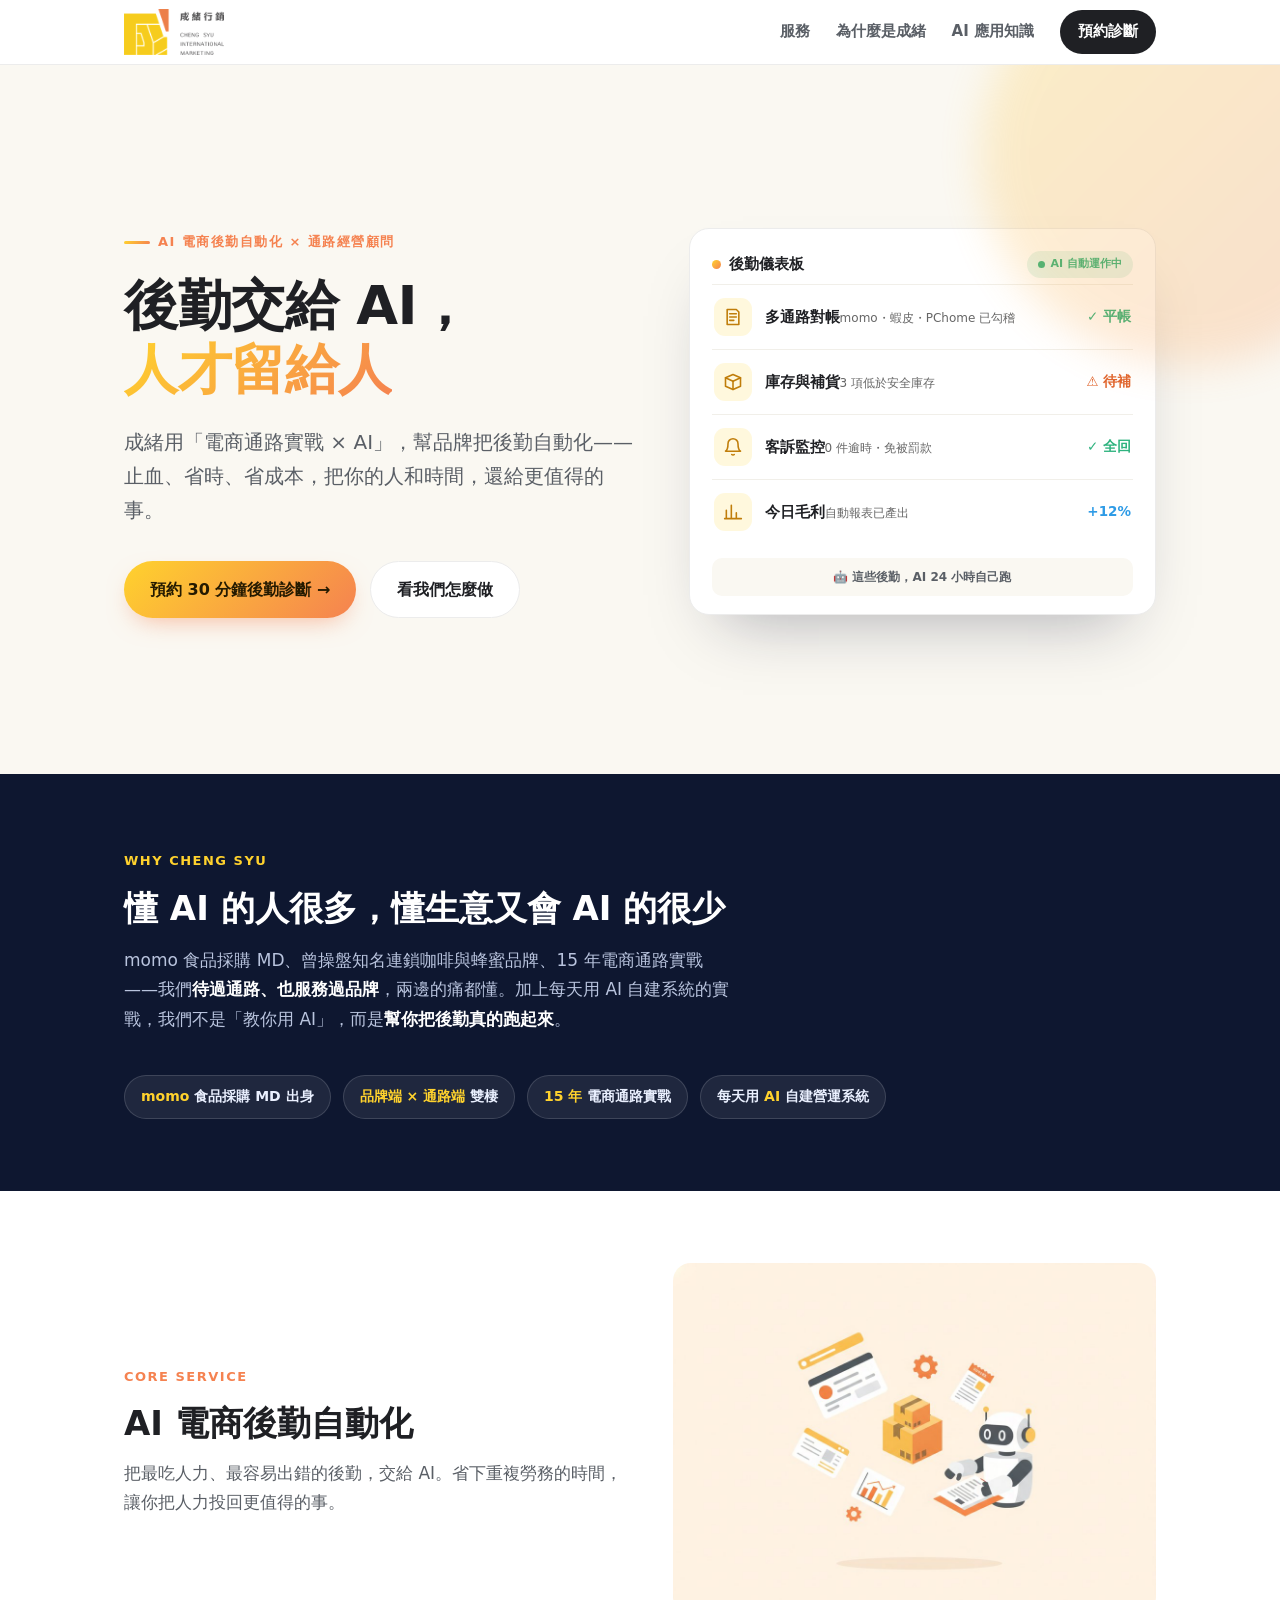
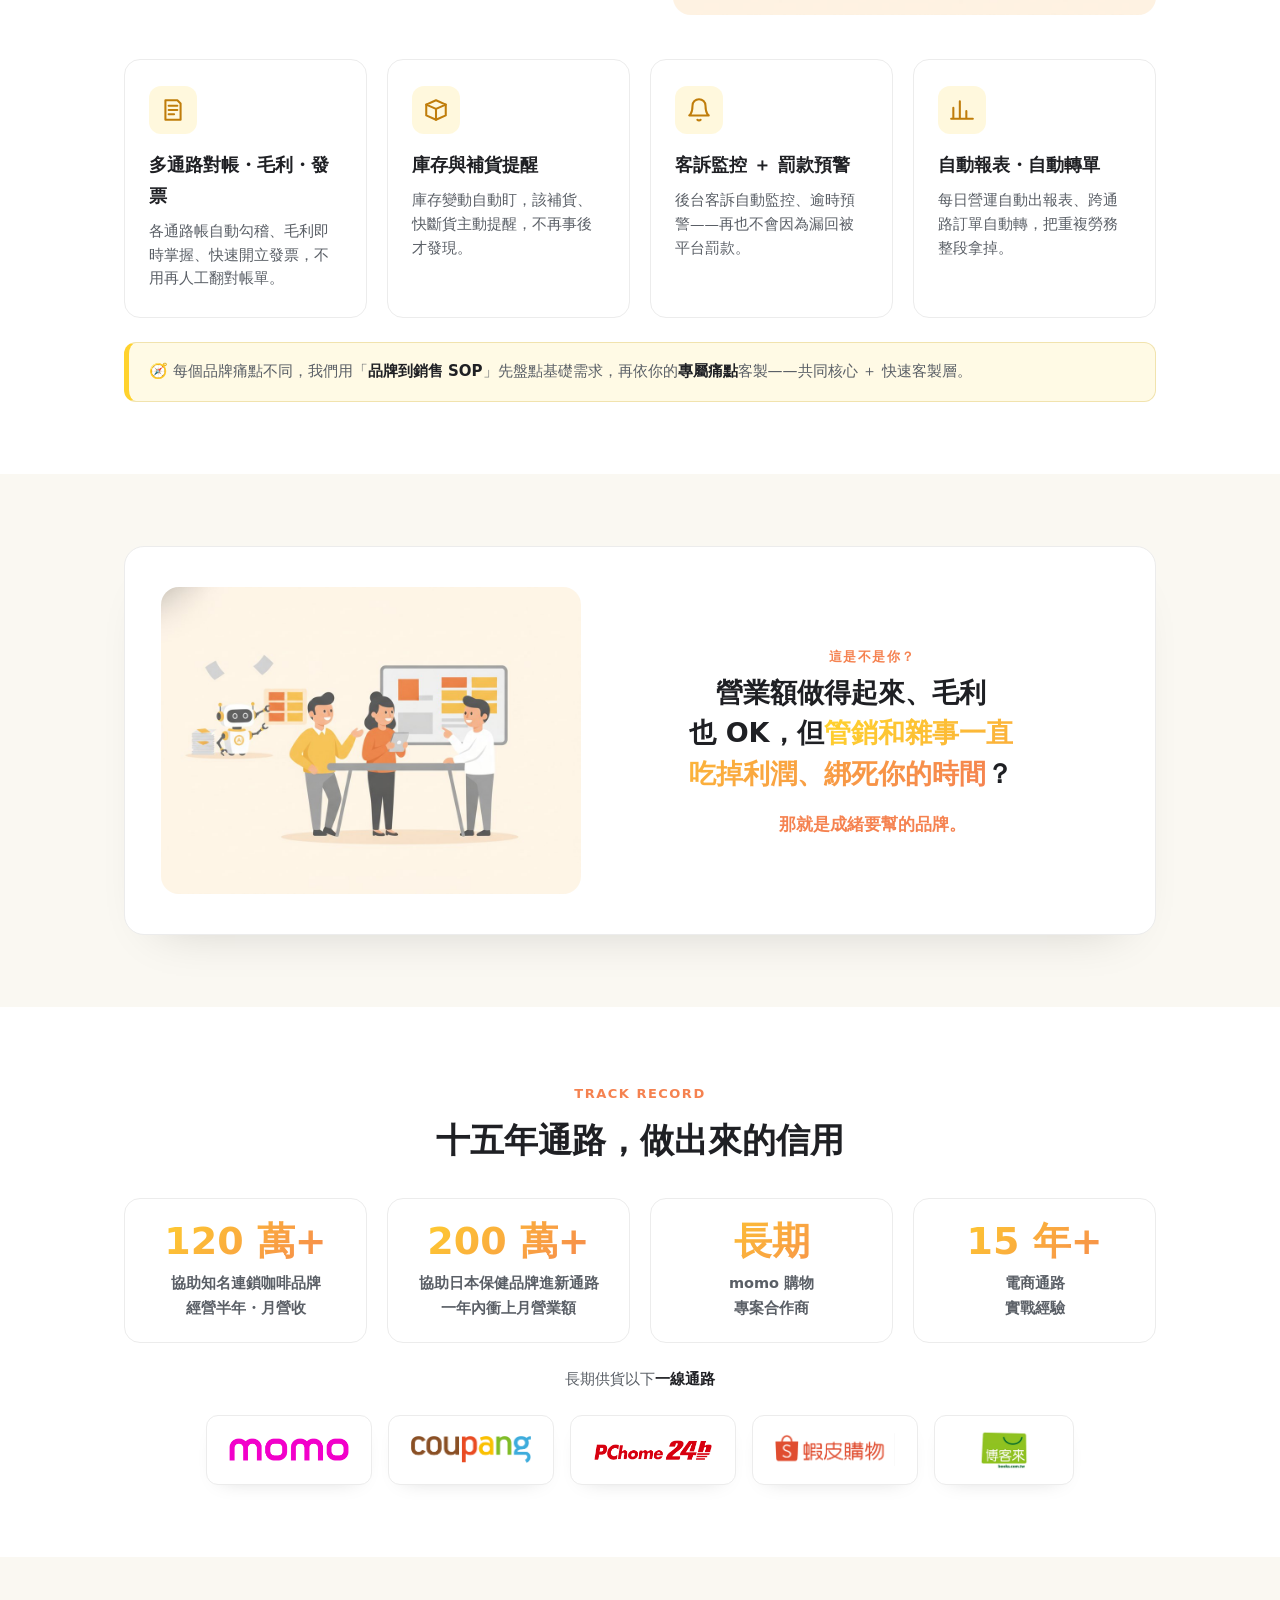
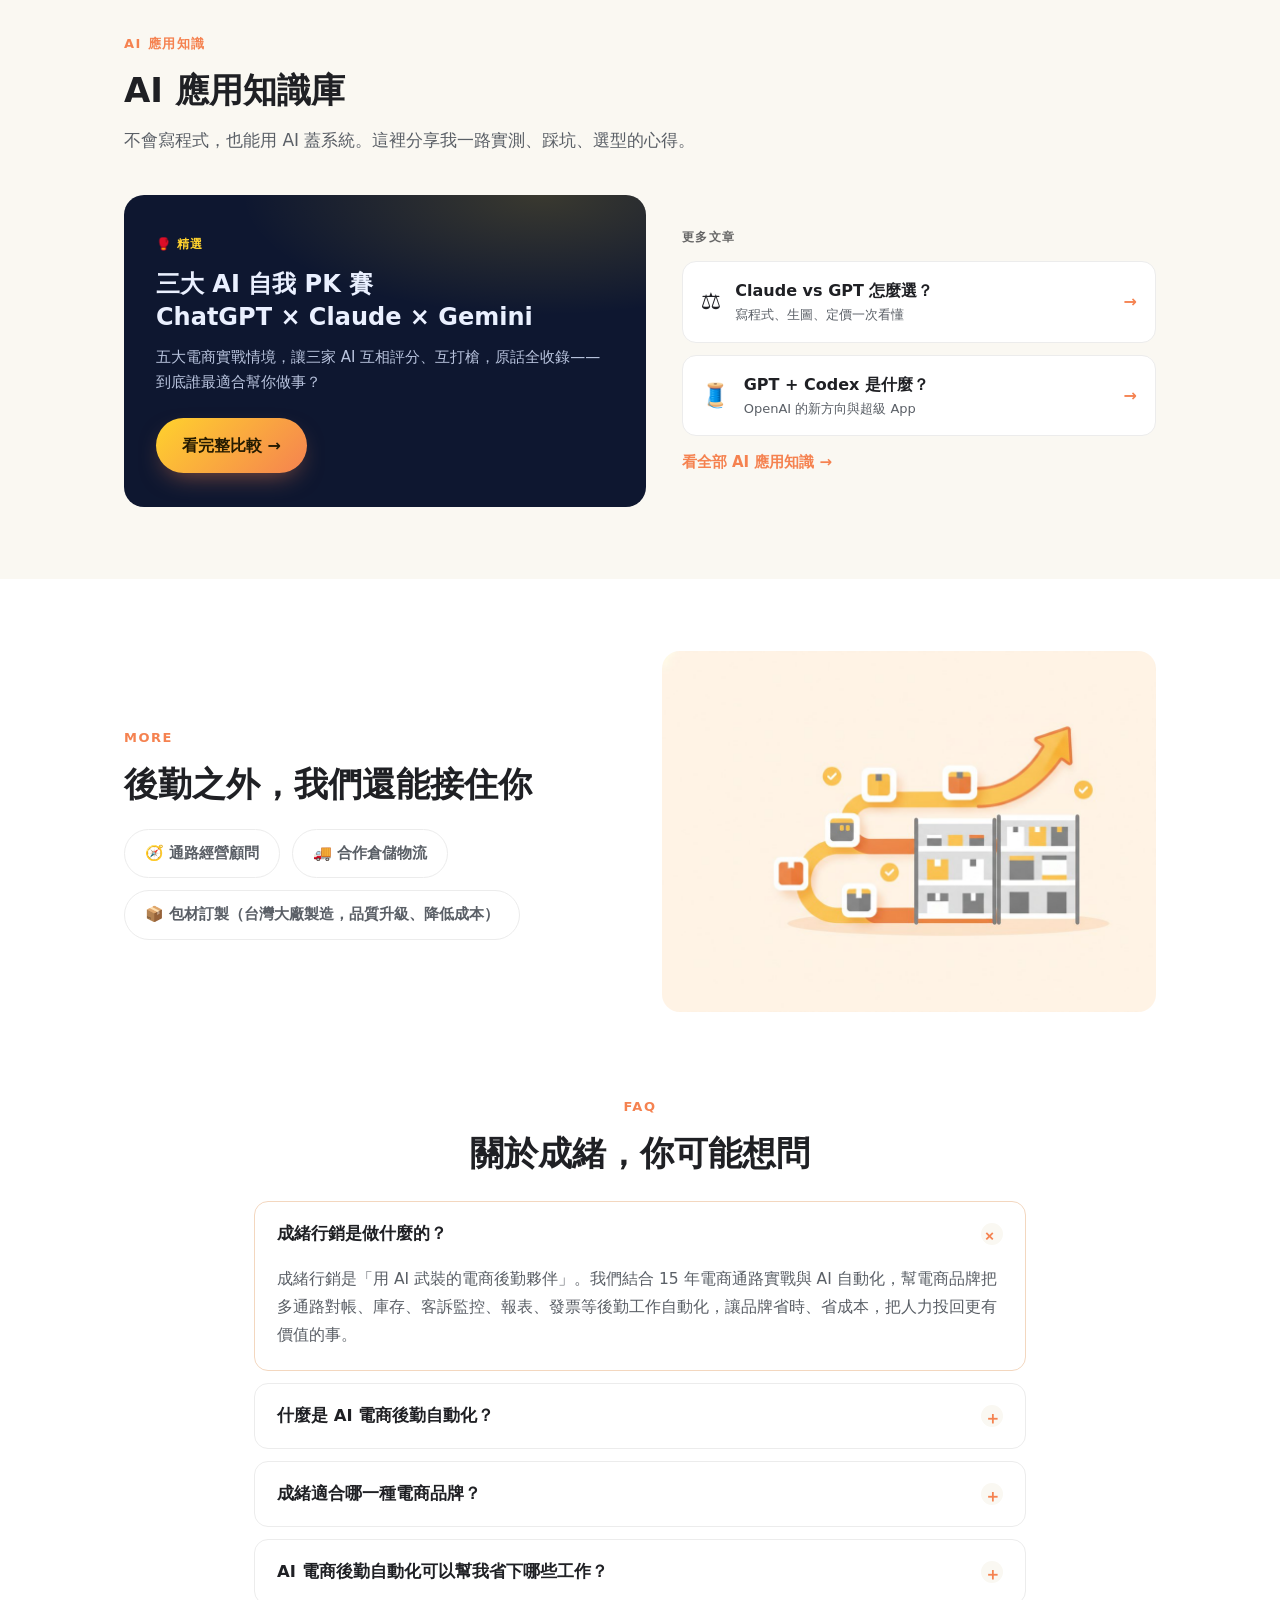
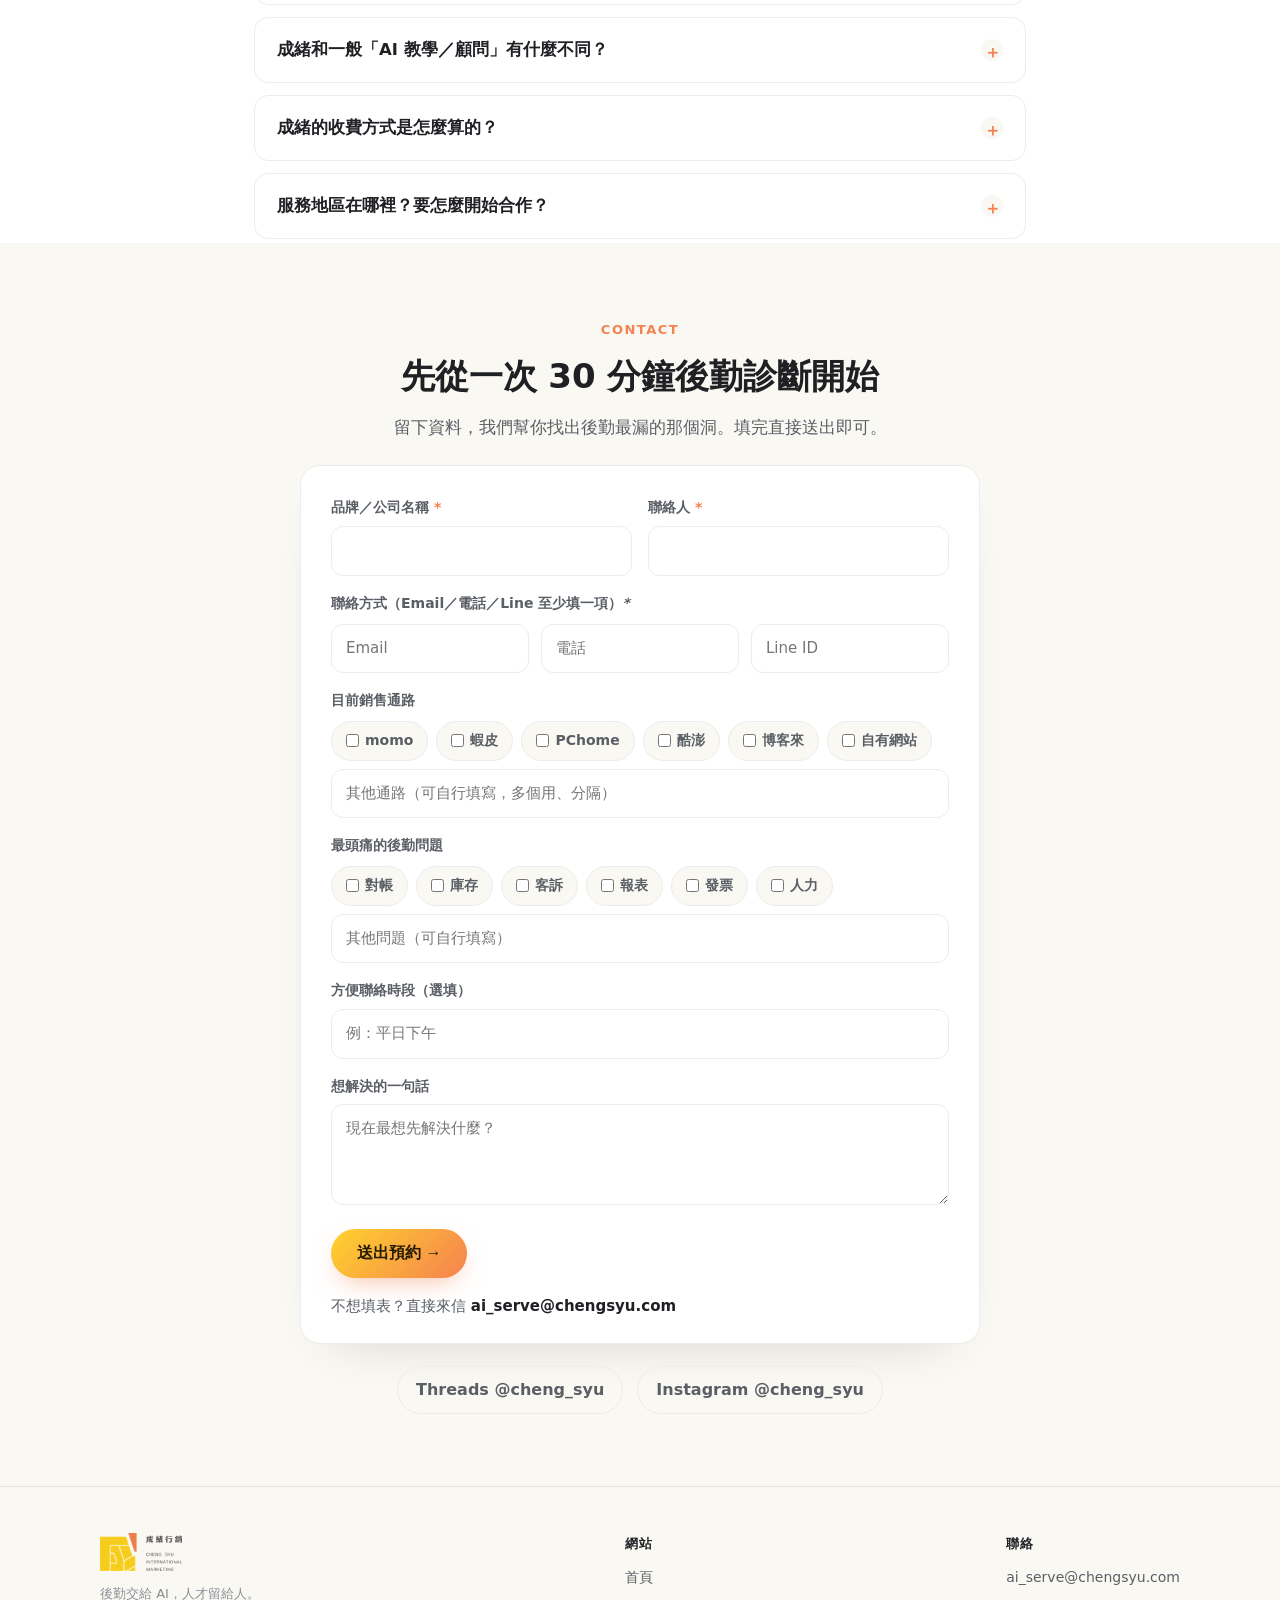
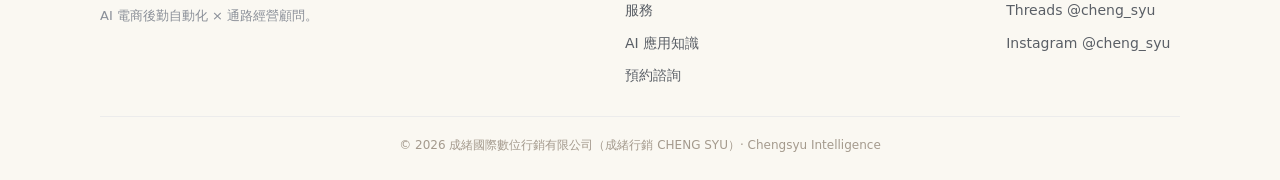
==== index.html @ d4edd00a "全站統一頁尾(logo+標語+導覽+聯絡+版權)、5頁一致；SEO 加「成緒國際」：頁尾全站可見成緒國際數位行銷有限公司+Organization legalName/alternateName+ke" ====
<!DOCTYPE html>
<html lang="zh-Hant">
<head>
  <meta charset="utf-8">
  <meta name="viewport" content="width=device-width, initial-scale=1">
  <title>成緒行銷｜AI 電商後勤自動化 × 通路經營顧問 — 後勤交給 AI，人才留給人</title>
  <meta name="description" content="成緒用「電商通路實戰 × AI」，幫電商品牌把多通路對帳、庫存、客訴監控、報表等後勤自動化——止血、省時、省成本。momo 食品採購 MD 出身、品牌端×通路端雙棲，15 年通路實戰。">
  <meta name="keywords" content="AI 電商後勤,電商自動化,多通路對帳,庫存管理,客訴監控,電商顧問,通路經營,通路代營運,ChatGPT,Claude,Gemini,成緒行銷,成緒國際">
  <meta name="author" content="成緒行銷 CHENG SYU">
  <meta name="robots" content="index,follow">
  <link rel="canonical" href="https://chengsyu.com/">
  <meta name="theme-color" content="#FFD22D">

  <!-- Open Graph / 分享卡 -->
  <meta property="og:type" content="website">
  <meta property="og:site_name" content="成緒行銷 CHENG SYU">
  <meta property="og:title" content="成緒行銷｜AI 電商後勤自動化 × 通路經營顧問">
  <meta property="og:description" content="後勤交給 AI，人才留給人。用電商通路實戰 × AI，幫品牌把後勤自動化——止血、省時、省成本。">
  <meta property="og:url" content="https://chengsyu.com/">
  <meta property="og:locale" content="zh_TW">
  <meta property="og:image" content="https://chengsyu.com/assets/img/auto.jpg">
  <meta property="og:image:alt" content="成緒行銷 — AI 電商後勤自動化">
  <meta name="twitter:card" content="summary_large_image">
  <meta name="twitter:title" content="成緒行銷｜AI 電商後勤自動化">
  <meta name="twitter:description" content="後勤交給 AI，人才留給人。用電商通路實戰 × AI，幫品牌把後勤自動化。">
  <meta name="twitter:image" content="https://chengsyu.com/assets/img/auto.jpg">

  <link rel="icon" type="image/png" href="/assets/favicon.png">

  <!-- JSON-LD 結構化資料（利於 Google 收錄與品牌卡） -->
  <script type="application/ld+json">
  {
    "@context": "https://schema.org",
    "@graph": [
      {
        "@type": "Organization",
        "@id": "https://chengsyu.com/#org",
        "name": "成緒行銷",
        "legalName": "成緒國際數位行銷有限公司",
        "alternateName": ["CHENG SYU", "成緒國際", "成緒國際數位行銷有限公司", "成緒國際智能系統"],
        "url": "https://chengsyu.com/",
        "logo": "https://chengsyu.com/assets/cs-logo.png",
        "image": "https://chengsyu.com/assets/img/auto.jpg",
        "email": "ai_serve@chengsyu.com",
        "slogan": "後勤交給 AI，人才留給人",
        "description": "以電商通路實戰結合 AI，幫電商品牌把對帳、庫存、客訴監控、報表等後勤自動化，並提供通路經營顧問服務。",
        "founder": { "@type": "Person", "name": "Hank", "jobTitle": "電商顧問" },
        "areaServed": { "@type": "Country", "name": "台灣" },
        "knowsAbout": [
          "AI 電商後勤自動化", "多通路對帳", "電商庫存管理", "電商客訴監控",
          "電商報表自動化", "跨通路自動轉單", "通路經營顧問", "電商發票開立",
          "ChatGPT", "Claude", "Gemini"
        ],
        "contactPoint": {
          "@type": "ContactPoint",
          "email": "ai_serve@chengsyu.com",
          "contactType": "customer service",
          "areaServed": "TW",
          "availableLanguage": ["zh-Hant"]
        },
        "sameAs": [
          "https://www.threads.com/@cheng_syu",
          "https://www.instagram.com/cheng_syu"
        ]
      },
      {
        "@type": "WebSite",
        "@id": "https://chengsyu.com/#site",
        "url": "https://chengsyu.com/",
        "name": "成緒行銷 CHENG SYU",
        "inLanguage": "zh-Hant",
        "publisher": { "@id": "https://chengsyu.com/#org" }
      },
      {
        "@type": "WebPage",
        "@id": "https://chengsyu.com/#webpage",
        "url": "https://chengsyu.com/",
        "name": "成緒行銷｜AI 電商後勤自動化 × 通路經營顧問",
        "isPartOf": { "@id": "https://chengsyu.com/#site" },
        "about": { "@id": "https://chengsyu.com/#org" },
        "inLanguage": "zh-Hant",
        "speakable": {
          "@type": "SpeakableSpecification",
          "cssSelector": ["h1", ".lead", "#faq"]
        }
      },
      {
        "@type": "Service",
        "@id": "https://chengsyu.com/#service",
        "serviceType": "AI 電商後勤自動化",
        "name": "AI 電商後勤自動化",
        "provider": { "@id": "https://chengsyu.com/#org" },
        "areaServed": { "@type": "Country", "name": "台灣" },
        "description": "多通路對帳、庫存與補貨提醒、客訴監控與罰款預警、自動報表與自動轉單。",
        "hasOfferCatalog": {
          "@type": "OfferCatalog",
          "name": "電商後勤自動化項目",
          "itemListElement": [
            { "@type": "Offer", "itemOffered": { "@type": "Service", "name": "多通路對帳・毛利・發票" } },
            { "@type": "Offer", "itemOffered": { "@type": "Service", "name": "庫存與補貨提醒" } },
            { "@type": "Offer", "itemOffered": { "@type": "Service", "name": "客訴監控與罰款預警" } },
            { "@type": "Offer", "itemOffered": { "@type": "Service", "name": "自動報表與自動轉單" } }
          ]
        }
      }
    ]
  }
  </script>

  <!-- FAQ 結構化資料（AEO：利於 Google AI 概覽／ChatGPT／Perplexity 直接引用問答） -->
  <script type="application/ld+json">
  {
    "@context": "https://schema.org",
    "@type": "FAQPage",
    "mainEntity": [
      {
        "@type": "Question",
        "name": "成緒行銷是做什麼的？",
        "acceptedAnswer": { "@type": "Answer", "text": "成緒行銷是用 AI 武裝的電商後勤夥伴。我們結合 15 年電商通路實戰與 AI 自動化，幫電商品牌把多通路對帳、庫存、客訴監控、報表、發票等後勤工作自動化，讓品牌省時、省成本，把人力投回更有價值的事。" }
      },
      {
        "@type": "Question",
        "name": "什麼是 AI 電商後勤自動化？",
        "acceptedAnswer": { "@type": "Answer", "text": "AI 電商後勤自動化，是把電商營運中最重複、最耗人力的後勤流程——例如各通路對帳、庫存補貨提醒、客訴逾時預警、每日報表、跨通路轉單——交給 AI 24 小時自動處理，讓品牌不必再手動翻對帳單或盯後台，也能降低人為疏漏。" }
      },
      {
        "@type": "Question",
        "name": "成緒適合哪一種電商品牌？",
        "acceptedAnswer": { "@type": "Answer", "text": "最適合營業額做得起來、毛利也 OK，但管銷和雜事一直吃掉利潤、綁死時間的品牌。如果你有穩定的多通路銷售，卻卡在後勤人力與重複作業，成緒就是為你設計的。" }
      },
      {
        "@type": "Question",
        "name": "AI 電商後勤自動化可以幫我省下哪些工作？",
        "acceptedAnswer": { "@type": "Answer", "text": "常見可自動化的後勤包括：多通路對帳與毛利計算、發票開立、庫存與補貨提醒、平台客訴監控與罰款預警、每日營運報表、跨通路訂單自動轉單。我們會先用「品牌到銷售 SOP」盤點你的基礎需求，再依你的專屬痛點客製。" }
      },
      {
        "@type": "Question",
        "name": "成緒和一般「AI 教學／顧問」有什麼不同？",
        "acceptedAnswer": { "@type": "Answer", "text": "我們不是教你怎麼用 AI，而是幫你把後勤真的跑起來。成緒待過通路、也服務過品牌，兩端的痛都懂，並且每天用 AI 自建營運系統——是實戰派，不是講師派。" }
      },
      {
        "@type": "Question",
        "name": "成緒的收費方式是怎麼算的？",
        "acceptedAnswer": { "@type": "Answer", "text": "成緒以幫你省下的價值來定價、收固定服務費，而非傳統的高額營業額抽成。實際方案會依你的通路數量、後勤複雜度與客製範圍，在一次 30 分鐘後勤診斷後提供。" }
      },
      {
        "@type": "Question",
        "name": "服務地區在哪裡？要怎麼開始合作？",
        "acceptedAnswer": { "@type": "Answer", "text": "成緒服務台灣的電商品牌。最簡單的開始方式，是預約一次 30 分鐘後勤診斷——我們幫你找出後勤最漏的那個洞，你再決定要不要合作。" }
      }
    ]
  }
  </script>

  <style>
    :root{
      --y:#FFD22D; --o:#F58250; --gray:#666666; --ink:#1f2024; --ink2:#5a5f66;
      --bg:#ffffff; --soft:#faf8f2; --line:#ececec; --line2:#f1efe9;
      --grad:linear-gradient(135deg,#FFD22D 0%,#F58250 100%);
      --r:16px; --maxw:1080px;
    }
    *{box-sizing:border-box;margin:0;padding:0}
    html{scroll-behavior:smooth;-webkit-text-size-adjust:100%}
    body{
      font-family:"Noto Sans TC","PingFang TC","Microsoft JhengHei",-apple-system,"Segoe UI",system-ui,sans-serif;
      color:var(--ink);background:var(--bg);line-height:1.7;font-size:16px;
      -webkit-font-smoothing:antialiased;
    }
    a{color:inherit;text-decoration:none}
    .wrap{max-width:var(--maxw);margin:0 auto;padding:0 24px}
    img{max-width:100%;height:auto;display:block}

    /* 頂欄 */
    header.top{position:sticky;top:0;z-index:30;background:rgba(255,255,255,.9);
      backdrop-filter:blur(10px);border-bottom:1px solid var(--line)}
    .nav{display:flex;align-items:center;justify-content:space-between;height:64px}
    .brand{display:flex;align-items:center}
    .brand .brandlogo{height:46px;width:auto;display:block}
    .menu{display:flex;gap:26px;align-items:center;font-size:15px;font-weight:600}
    .menu a{color:var(--ink2);transition:color .15s}
    .menu a:hover{color:var(--ink)}
    .menu .cta{background:var(--ink);color:#fff;padding:9px 18px;border-radius:999px;font-weight:700}
    .menu .cta:hover{color:#fff;opacity:.88}

    /* Hero */
    .hero{position:relative;overflow:hidden;background:var(--soft)}
    .hero::after{content:"";position:absolute;top:-120px;right:-120px;width:420px;height:420px;
      border-radius:50%;background:var(--grad);filter:blur(20px);opacity:.22;pointer-events:none}
    .hero .wrap{position:relative;padding:88px 24px 84px}
    .eyebrow{display:inline-flex;align-items:center;gap:8px;font-size:13px;font-weight:800;
      letter-spacing:1.5px;color:var(--o);text-transform:uppercase;margin-bottom:20px}
    .eyebrow::before{content:"";width:26px;height:3px;border-radius:3px;background:var(--grad)}
    h1{font-size:clamp(32px,5vw,54px);font-weight:900;line-height:1.2;letter-spacing:-.5px;
      text-wrap:balance;max-width:15ch}
    h1 .hl{background:var(--grad);-webkit-background-clip:text;background-clip:text;color:transparent}
    .lead{margin-top:22px;font-size:clamp(16px,2.2vw,20px);color:var(--ink2);max-width:54ch;line-height:1.7}
    .cta-row{display:flex;flex-wrap:wrap;gap:14px;margin-top:34px}
    .btn{display:inline-flex;align-items:center;gap:8px;font-weight:800;font-size:16px;
      padding:14px 26px;border-radius:999px;transition:transform .15s,box-shadow .15s}
    .btn-p{background:var(--grad);color:#241a00;box-shadow:0 10px 26px -10px rgba(245,130,80,.6)}
    .btn-p:hover{transform:translateY(-2px)}
    .btn-s{background:#fff;color:var(--ink);border:1.5px solid var(--line)}
    .btn-s:hover{border-color:var(--o);color:var(--o)}

    /* Hero 版面：文字 + 儀表板示意 */
    .hero-grid{display:grid;grid-template-columns:1.05fr .95fr;gap:48px;align-items:center}
    .hero-copy{min-width:0}
    .dash{background:#fff;border:1px solid var(--line);border-radius:20px;padding:22px 22px 18px;
      box-shadow:0 34px 64px -32px rgba(20,24,52,.34);position:relative}
    .dash .dh{display:flex;align-items:center;justify-content:space-between;margin-bottom:6px}
    .dash .dh .t{font-weight:900;font-size:15px;display:flex;align-items:center;gap:8px}
    .dash .dh .dot{width:9px;height:9px;border-radius:50%;background:var(--grad)}
    .dash .live{font-size:11px;font-weight:800;color:#2fb37f;background:rgba(47,179,127,.12);
      padding:4px 11px;border-radius:999px;display:inline-flex;align-items:center;gap:6px}
    .dash .live::before{content:"";width:7px;height:7px;border-radius:50%;background:#2fb37f}
    .drow{display:flex;align-items:center;gap:13px;padding:13px 2px;border-top:1px solid var(--line2)}
    .drow .rico{width:38px;height:38px;border-radius:11px;display:grid;place-items:center;flex:none;
      background:rgba(255,210,45,.16);color:#c07d0a}
    .drow .rico svg{width:20px;height:20px;fill:none;stroke:currentColor;stroke-width:1.9;
      stroke-linecap:round;stroke-linejoin:round}
    .drow .txt .lbl{font-size:14.5px;font-weight:800;line-height:1.25}
    .drow .txt .sub{font-size:12px;color:var(--gray);margin-top:1px}
    .drow .val{margin-left:auto;font-weight:900;font-size:13.5px;white-space:nowrap}
    .drow .val.ok{color:#2fb37f}.drow .val.warn{color:#e0662f}.drow .val.up{color:#2e9be6}
    .dash .foot-ai{margin-top:14px;font-size:12px;font-weight:700;color:var(--ink2);text-align:center;
      background:var(--soft);border-radius:10px;padding:9px}

    /* 通路 logo 牆 */
    .logos{display:flex;flex-wrap:wrap;gap:16px;justify-content:center;align-items:center;margin-top:8px}
    .logos .lg{background:#fff;border:1px solid var(--line);border-radius:12px;height:70px;min-width:140px;
      padding:0 22px;display:flex;align-items:center;justify-content:center;box-shadow:0 8px 22px -16px rgba(0,0,0,.25)}
    .logos .lg img{max-height:38px;max-width:120px;width:auto;object-fit:contain;display:block}
    .logos .lg.text{font-weight:900;font-size:19px;letter-spacing:.3px;line-height:1}
    .logos .lg.text small{font-size:11px;font-weight:700;color:var(--gray);margin-left:2px;letter-spacing:0}
    .lg-momo{color:#e4007f}

    /* SVG 線條圖示（服務卡） */
    .card .ic svg{width:26px;height:26px;stroke:#c07d0a;fill:none;stroke-width:1.9;
      stroke-linecap:round;stroke-linejoin:round}

    /* 區段 */
    section{padding:72px 0}
    .sec-head{max-width:60ch;margin-bottom:40px}
    .sec-head .kick{font-size:13px;font-weight:800;letter-spacing:1.5px;color:var(--o);text-transform:uppercase}
    h2{font-size:clamp(26px,3.5vw,34px);font-weight:900;line-height:1.3;margin-top:12px;text-wrap:balance}
    .sec-head p{margin-top:14px;color:var(--ink2);font-size:17px}

    /* 差異化 */
    .why{background:#0e1730;color:#eaf0ff}
    .why .kick{color:var(--y)}
    .why h2{color:#fff}
    .why .lead2{margin-top:16px;color:#b9c4de;font-size:17px;max-width:60ch;line-height:1.75}
    .why .lead2 b{color:#fff}
    .creds{display:flex;flex-wrap:wrap;gap:12px;margin-top:26px}
    .creds span{font-size:14px;font-weight:700;color:#eaf0ff;background:rgba(255,255,255,.07);
      border:1px solid rgba(255,255,255,.14);border-radius:999px;padding:9px 16px}
    .creds span b{color:var(--y)}

    /* 服務卡 */
    .grid{display:grid;grid-template-columns:repeat(auto-fit,minmax(240px,1fr));gap:20px}
    .card{background:#fff;border:1px solid var(--line);border-radius:var(--r);padding:26px 24px;
      transition:transform .15s,box-shadow .15s,border-color .15s}
    .card:hover{transform:translateY(-4px);box-shadow:0 22px 44px -26px rgba(0,0,0,.22);border-color:var(--line2)}
    .card .ic{width:48px;height:48px;border-radius:12px;background:rgba(255,210,45,.16);
      display:grid;place-items:center;font-size:24px;margin-bottom:16px}
    .card h3{font-size:18px;font-weight:800;margin-bottom:8px}
    .card p{color:var(--ink2);font-size:14.5px;line-height:1.65}
    .sop{margin-top:24px;font-size:15px;color:var(--ink2);background:rgba(255,210,45,.12);
      border:1px solid #f1e3ae;border-left:5px solid var(--y);border-radius:12px;padding:16px 20px}
    .sop b{color:var(--ink)}

    /* 交錯底色 */
    .soft{background:var(--soft)}

    /* 目標客戶 callout */
    .target .box{background:#fff;border:1px solid var(--line);border-radius:20px;
      padding:40px 36px;text-align:center;box-shadow:0 24px 50px -34px rgba(0,0,0,.2)}
    .target .q{font-size:clamp(20px,3vw,27px);font-weight:900;line-height:1.5;text-wrap:balance;max-width:26ch;margin:0 auto}
    .target .q .hl{background:var(--grad);-webkit-background-clip:text;background-clip:text;color:transparent}
    .target .a{margin-top:18px;font-size:17px;font-weight:700;color:var(--o)}

    /* 實績 stats */
    .stats{display:grid;grid-template-columns:repeat(auto-fit,minmax(180px,1fr));gap:20px}
    .stat{text-align:center;padding:22px 16px;border:1px solid var(--line);border-radius:var(--r);background:#fff}
    .stat .n{font-size:clamp(26px,4vw,38px);font-weight:900;
      background:var(--grad);-webkit-background-clip:text;background-clip:text;color:transparent;line-height:1.1}
    .stat .t{margin-top:8px;font-size:14.5px;font-weight:700;color:var(--ink2)}
    .channels{margin-top:24px;text-align:center;font-size:15px;color:var(--ink2)}
    .channels b{color:var(--ink)}

    /* AI 應用知識精選 */
    .feat{display:grid;grid-template-columns:1.1fr 1fr;gap:36px;align-items:center}
    .feat-card{background:#0e1730;color:#eaf0ff;border-radius:20px;padding:34px 32px;position:relative;overflow:hidden}
    .feat-card::before{content:"";position:absolute;inset:0;background:
      radial-gradient(500px 200px at 80% 0,rgba(255,210,45,.18),transparent 60%)}
    .feat-card .tag{position:relative;font-size:12px;font-weight:800;letter-spacing:1px;color:var(--y)}
    .feat-card h3{position:relative;font-size:24px;font-weight:900;margin:12px 0 12px;line-height:1.35}
    .feat-card p{position:relative;color:#b9c4de;font-size:15px;margin-bottom:22px}
    .feat-card .btn-p{position:relative}
    .feat ul{list-style:none;display:flex;flex-direction:column;gap:14px}
    .feat ul li{display:flex;gap:12px;font-size:16px;color:var(--ink2)}
    .feat ul li b{color:var(--ink)}
    .feat ul li::before{content:"✓";color:var(--o);font-weight:900;flex:none}
    .feat-more{display:flex;flex-direction:column;gap:12px}
    .fm-label{font-size:12px;font-weight:800;letter-spacing:1.5px;color:var(--gray);text-transform:uppercase;margin-bottom:2px}
    .fm-item{display:flex;align-items:center;gap:14px;background:#fff;border:1px solid var(--line);border-radius:14px;padding:15px 18px;transition:transform .15s,box-shadow .15s,border-color .15s}
    .fm-item:hover{transform:translateY(-2px);box-shadow:0 14px 30px -18px rgba(0,0,0,.25);border-color:#f6d9c6}
    .fm-ic{font-size:23px;flex:none;line-height:1}
    .fm-tx{display:flex;flex-direction:column;min-width:0}
    .fm-tx b{font-size:16px;font-weight:800;color:var(--ink)}
    .fm-tx small{font-size:13px;color:var(--ink2)}
    .fm-arrow{margin-left:auto;color:var(--o);font-weight:900;flex:none;transition:transform .15s}
    .fm-item:hover .fm-arrow{transform:translateX(3px)}
    .fm-all{display:inline-flex;align-items:center;gap:6px;font-weight:800;color:var(--o);margin-top:2px;font-size:15px}
    .fm-all:hover{gap:11px}

    /* 延伸服務 */
    .ext{display:flex;flex-wrap:wrap;gap:12px;justify-content:center}
    .ext span{font-size:15px;font-weight:700;color:var(--ink2);background:#fff;
      border:1px solid var(--line);border-radius:999px;padding:11px 20px}

    /* 區塊插畫 */
    .ill{width:100%;border-radius:18px;display:block}
    .svc-top{display:grid;grid-template-columns:1.02fr .98fr;gap:46px;align-items:center;margin-bottom:44px}
    .svc-top .sec-head{margin-bottom:0}
    .target-grid{display:grid;grid-template-columns:.92fr 1.08fr;gap:44px;align-items:center;text-align:left}
    .target-grid .q{margin:0;max-width:24ch}
    .target-grid .a{margin-top:16px}
    .ext-grid{display:grid;grid-template-columns:1fr 1fr;gap:44px;align-items:center}
    .ext-grid .sec-head{margin:0 0 22px;text-align:left}
    .ext-grid .sec-head h2{text-align:left}
    .ext-grid .ext{justify-content:flex-start}

    /* 聯絡 */
    .contact{text-align:center}
    .contact .btn-row{justify-content:center;margin-top:28px}
    .mailtxt{margin-top:16px;font-size:15px;color:var(--ink2)}
    .mailtxt b{color:var(--ink)}

    /* 諮詢表單 */
    .inq{max-width:680px;margin:0 auto;text-align:left;background:#fff;border:1px solid var(--line);
      border-radius:20px;padding:30px 30px 24px;box-shadow:0 24px 50px -34px rgba(0,0,0,.2)}
    .inq .frow{display:grid;grid-template-columns:1fr 1fr;gap:16px}
    .inq .fld{display:block;margin-bottom:16px}
    .inq .fld span{display:block;font-size:14px;font-weight:700;color:var(--ink2);margin-bottom:6px}
    .inq .fld i{color:var(--o);font-style:normal}
    .inq input,.inq select,.inq textarea{width:100%;font:inherit;font-size:15px;color:var(--ink);
      background:#fff;border:1.5px solid var(--line);border-radius:12px;padding:11px 14px;transition:border-color .15s}
    .inq input:focus,.inq select:focus,.inq textarea:focus{outline:none;border-color:var(--o)}
    .inq textarea{resize:vertical;min-height:66px}
    .fgrp{margin-bottom:16px}
    .fgrp .glabel{display:block;font-size:14px;font-weight:700;color:var(--ink2);margin-bottom:8px}
    .chips-in{display:flex;flex-wrap:wrap;gap:8px}
    .chips-in label{display:inline-flex;align-items:center;gap:6px;font-size:14px;font-weight:600;color:var(--ink2);
      background:var(--soft);border:1px solid var(--line);border-radius:999px;padding:7px 14px;cursor:pointer;transition:.15s}
    .chips-in label:hover{border-color:var(--o)}
    .chips-in label:has(input:checked){background:rgba(245,130,80,.12);border-color:var(--o);color:var(--ink)}
    .chips-in input{width:auto;accent-color:var(--o);margin:0}
    .frow3{display:grid;grid-template-columns:1fr 1fr 1fr;gap:12px}
    .other-in{margin-top:8px}
    .hp{position:absolute!important;left:-9999px!important;width:1px!important;height:1px!important;opacity:0}
    .fsubmit{display:flex;align-items:center;gap:16px;margin-top:6px;flex-wrap:wrap}
    .fsubmit .btn{cursor:pointer;border:none}
    .fmsg{font-size:14px;font-weight:700;color:var(--ink2)}
    .fmsg.err{color:var(--o)}
    .inq .okbox{text-align:center;padding:26px 10px;font-size:19px;font-weight:800;color:var(--ink)}
    .inq .okbox span{display:block;margin-top:8px;font-size:14px;font-weight:600;color:var(--ink2)}
    @media(max-width:600px){.inq{padding:22px 18px}.inq .frow,.frow3{grid-template-columns:1fr}}
    .social{display:flex;gap:14px;justify-content:center;margin-top:22px;flex-wrap:wrap}
    .social a{font-weight:700;color:var(--ink2);padding:9px 18px;border:1px solid var(--line);border-radius:999px}
    .social a:hover{border-color:var(--o);color:var(--o)}

    footer{border-top:1px solid var(--line);padding:34px 0;color:var(--gray);font-size:14px}
    .foot{display:flex;justify-content:space-between;align-items:center;flex-wrap:wrap;gap:12px}

    @media(max-width:860px){
      .hero-grid{grid-template-columns:1fr;gap:36px}
      .hero-visual{max-width:440px}
    }
    @media(max-width:820px){
      .svc-top,.target-grid,.ext-grid{grid-template-columns:1fr;gap:28px}
      .ext-grid > div{order:2}
    }
    @media(max-width:760px){
      .menu .m-hide{display:none}
      .feat{grid-template-columns:1fr}
      section{padding:56px 0}
      .hero .wrap{padding:64px 24px 60px}
    }
  </style>
</head>
<body>
  <header class="top">
    <div class="wrap nav">
      <a class="brand" href="/" aria-label="成緒行銷 CHENG SYU International Marketing">
        <img class="brandlogo" src="/assets/cs-logo.png" alt="成緒行銷 CHENG SYU International Marketing" width="238" height="110">
      </a>
      <nav class="menu" aria-label="主選單">
        <a class="m-hide" href="#services">服務</a>
        <a class="m-hide" href="#why">為什麼是成緒</a>
        <a href="/ai/">AI 應用知識</a>
        <a class="cta" href="#contact">預約診斷</a>
      </nav>
    </div>
  </header>

  <main>
    <!-- HERO -->
    <section class="hero" aria-labelledby="h1">
      <div class="wrap hero-grid">
        <div class="hero-copy">
          <span class="eyebrow">AI 電商後勤自動化 × 通路經營顧問</span>
          <h1 id="h1">後勤交給 AI，<br><span class="hl">人才留給人</span></h1>
          <p class="lead">成緒用「電商通路實戰 × AI」，幫品牌把後勤自動化——止血、省時、省成本，把你的人和時間，還給更值得的事。</p>
          <div class="cta-row">
            <a class="btn btn-p" href="#contact">預約 30 分鐘後勤診斷 →</a>
            <a class="btn btn-s" href="#services">看我們怎麼做</a>
          </div>
        </div>
        <div class="hero-visual" aria-hidden="true">
          <div class="dash">
            <div class="dh">
              <span class="t"><span class="dot"></span>後勤儀表板</span>
              <span class="live">AI 自動運作中</span>
            </div>
            <div class="drow">
              <span class="rico"><svg viewBox="0 0 24 24"><path d="M5 3h11l3 3v15H5z"/><path d="M8 8h8M8 12h8M8 16h5"/></svg></span>
              <span class="txt"><span class="lbl">多通路對帳</span><span class="sub">momo・蝦皮・PChome 已勾稽</span></span>
              <span class="val ok">✓ 平帳</span>
            </div>
            <div class="drow">
              <span class="rico"><svg viewBox="0 0 24 24"><path d="M3 7l9-4 9 4-9 4z"/><path d="M3 7v10l9 4 9-4V7"/><path d="M12 11v10"/></svg></span>
              <span class="txt"><span class="lbl">庫存與補貨</span><span class="sub">3 項低於安全庫存</span></span>
              <span class="val warn">⚠ 待補</span>
            </div>
            <div class="drow">
              <span class="rico"><svg viewBox="0 0 24 24"><path d="M18 8a6 6 0 1 0-12 0c0 7-3 9-3 9h18s-3-2-3-9"/><path d="M10.5 21a2 2 0 0 0 3 0"/></svg></span>
              <span class="txt"><span class="lbl">客訴監控</span><span class="sub">0 件逾時・免被罰款</span></span>
              <span class="val ok">✓ 全回</span>
            </div>
            <div class="drow">
              <span class="rico"><svg viewBox="0 0 24 24"><path d="M4 20V10M10 20V4M16 20v-7M22 20H2"/></svg></span>
              <span class="txt"><span class="lbl">今日毛利</span><span class="sub">自動報表已產出</span></span>
              <span class="val up">+12%</span>
            </div>
            <div class="foot-ai">🤖 這些後勤，AI 24 小時自己跑</div>
          </div>
        </div>
      </div>
    </section>

    <!-- 為什麼是成緒（差異化） -->
    <section class="why" id="why" aria-labelledby="h2w">
      <div class="wrap">
        <div class="sec-head">
          <span class="kick">WHY CHENG SYU</span>
          <h2 id="h2w">懂 AI 的人很多，懂生意又會 AI 的很少</h2>
          <p class="lead2">momo 食品採購 MD、曾操盤知名連鎖咖啡與蜂蜜品牌、15 年電商通路實戰——我們<b>待過通路、也服務過品牌</b>，兩邊的痛都懂。加上每天用 AI 自建系統的實戰，我們不是「教你用 AI」，而是<b>幫你把後勤真的跑起來</b>。</p>
        </div>
        <div class="creds">
          <span><b>momo</b> 食品採購 MD 出身</span>
          <span><b>品牌端 × 通路端</b> 雙棲</span>
          <span><b>15 年</b> 電商通路實戰</span>
          <span>每天用 <b>AI</b> 自建營運系統</span>
        </div>
      </div>
    </section>

    <!-- 核心服務 -->
    <section id="services" aria-labelledby="h2s">
      <div class="wrap">
        <div class="svc-top">
          <div class="sec-head">
            <span class="kick">CORE SERVICE</span>
            <h2 id="h2s">AI 電商後勤自動化</h2>
            <p>把最吃人力、最容易出錯的後勤，交給 AI。省下重複勞務的時間，讓你把人力投回更值得的事。</p>
          </div>
          <img class="ill" src="/assets/img/auto.jpg" alt="AI 自動處理電商後勤：對帳、庫存、報表、發票" loading="lazy" width="1000" height="730">
        </div>
        <div class="grid">
          <article class="card">
            <div class="ic"><svg viewBox="0 0 24 24"><path d="M5 3h11l3 3v15H5z"/><path d="M8 8h8M8 12h8M8 16h5"/></svg></div>
            <h3>多通路對帳・毛利・發票</h3>
            <p>各通路帳自動勾稽、毛利即時掌握、快速開立發票，不用再人工翻對帳單。</p>
          </article>
          <article class="card">
            <div class="ic"><svg viewBox="0 0 24 24"><path d="M3 7l9-4 9 4-9 4z"/><path d="M3 7v10l9 4 9-4V7"/><path d="M12 11v10"/></svg></div>
            <h3>庫存與補貨提醒</h3>
            <p>庫存變動自動盯，該補貨、快斷貨主動提醒，不再事後才發現。</p>
          </article>
          <article class="card">
            <div class="ic"><svg viewBox="0 0 24 24"><path d="M18 8a6 6 0 1 0-12 0c0 7-3 9-3 9h18s-3-2-3-9"/><path d="M10.5 21a2 2 0 0 0 3 0"/></svg></div>
            <h3>客訴監控 ＋ 罰款預警</h3>
            <p>後台客訴自動監控、逾時預警——再也不會因為漏回被平台罰款。</p>
          </article>
          <article class="card">
            <div class="ic"><svg viewBox="0 0 24 24"><path d="M4 20V10M10 20V4M16 20v-7M22 20H2"/></svg></div>
            <h3>自動報表・自動轉單</h3>
            <p>每日營運自動出報表、跨通路訂單自動轉，把重複勞務整段拿掉。</p>
          </article>
        </div>
        <div class="sop">🧭 每個品牌痛點不同，我們用「<b>品牌到銷售 SOP</b>」先盤點基礎需求，再依你的<b>專屬痛點</b>客製——共同核心 ＋ 快速客製層。</div>
      </div>
    </section>

    <!-- 目標客戶 -->
    <section class="soft target" aria-labelledby="h2t">
      <div class="wrap">
        <div class="box target-grid">
          <img class="ill" src="/assets/img/talent.jpg" alt="省下的時間，投入育才留才、開拓市場" loading="lazy" width="1000" height="730">
          <div class="target-txt">
            <div class="sec-head" style="margin:0 0 4px">
              <span class="kick">這是不是你？</span>
            </div>
            <p class="q">營業額做得起來、毛利也 OK，但<span class="hl">管銷和雜事一直吃掉利潤、綁死你的時間</span>？</p>
            <p class="a">那就是成緒要幫的品牌。</p>
          </div>
        </div>
      </div>
    </section>

    <!-- 實績 -->
    <section aria-labelledby="h2r">
      <div class="wrap">
        <div class="sec-head" style="margin:0 auto 36px;text-align:center;max-width:none">
          <span class="kick">TRACK RECORD</span>
          <h2 id="h2r" style="text-align:center">十五年通路，做出來的信用</h2>
        </div>
        <div class="stats">
          <div class="stat"><div class="n">120 萬+</div><div class="t">協助知名連鎖咖啡品牌<br>經營半年・月營收</div></div>
          <div class="stat"><div class="n">200 萬+</div><div class="t">協助日本保健品牌進新通路<br>一年內衝上月營業額</div></div>
          <div class="stat"><div class="n">長期</div><div class="t">momo 購物<br>專案合作商</div></div>
          <div class="stat"><div class="n">15 年+</div><div class="t">電商通路<br>實戰經驗</div></div>
        </div>
        <p class="channels" style="margin-bottom:22px">長期供貨以下<b>一線通路</b></p>
        <div class="logos">
          <span class="lg"><img src="/assets/logos/momo.png?v=2" alt="momo 購物網" loading="lazy"></span>
          <span class="lg"><img src="/assets/logos/coupang.png?v=2" alt="酷澎 Coupang" loading="lazy"></span>
          <span class="lg"><img src="/assets/logos/pchome.png?v=2" alt="PChome 24h 購物" loading="lazy"></span>
          <span class="lg"><img src="/assets/logos/shopee.png?v=2" alt="蝦皮購物 Shopee" loading="lazy"></span>
          <span class="lg"><img src="/assets/logos/books.png?v=2" alt="博客來 books.com.tw" loading="lazy"></span>
        </div>
      </div>
    </section>

    <!-- AI 應用知識精選 -->
    <section class="soft" id="ai" aria-labelledby="h2a">
      <div class="wrap">
        <div class="sec-head">
          <span class="kick">AI 應用知識</span>
          <h2 id="h2a">AI 應用知識庫</h2>
          <p>不會寫程式，也能用 AI 蓋系統。這裡分享我一路實測、踩坑、選型的心得。</p>
        </div>
        <div class="feat">
          <div class="feat-card">
            <span class="tag">🥊 精選</span>
            <h3>三大 AI 自我 PK 賽<br>ChatGPT × Claude × Gemini</h3>
            <p>五大電商實戰情境，讓三家 AI 互相評分、互打槍，原話全收錄——到底誰最適合幫你做事？</p>
            <a class="btn btn-p" href="/ai/pk/">看完整比較 →</a>
          </div>
          <div class="feat-more">
            <div class="fm-label">更多文章</div>
            <a class="fm-item" href="/ai/claude-vs-gpt/">
              <span class="fm-ic">⚖️</span>
              <span class="fm-tx"><b>Claude vs GPT 怎麼選？</b><small>寫程式、生圖、定價一次看懂</small></span>
              <span class="fm-arrow">→</span>
            </a>
            <a class="fm-item" href="/ai/gpt-codex/">
              <span class="fm-ic">🧵</span>
              <span class="fm-tx"><b>GPT + Codex 是什麼？</b><small>OpenAI 的新方向與超級 App</small></span>
              <span class="fm-arrow">→</span>
            </a>
            <a class="fm-all" href="/ai/">看全部 AI 應用知識 →</a>
          </div>
        </div>
      </div>
    </section>

    <!-- 延伸服務 -->
    <section aria-labelledby="h2e">
      <div class="wrap ext-grid">
        <div>
          <div class="sec-head">
            <span class="kick">MORE</span>
            <h2 id="h2e">後勤之外，我們還能接住你</h2>
          </div>
          <div class="ext">
            <span>🧭 通路經營顧問</span>
            <span>🚚 合作倉儲物流</span>
            <span>📦 包材訂製（台灣大廠製造，品質升級、降低成本）</span>
          </div>
        </div>
        <img class="ill" src="/assets/img/channel.jpg" alt="多通路訂單順暢流動、穩定成長" loading="lazy" width="1000" height="730">
      </div>
    </section>

    <!-- 常見問題（AEO） -->
    <style>
      .faqsec{padding:8px 0 4px}
      .faqwrap{max-width:820px;margin:0 auto}
      .faqlist{margin-top:26px;display:flex;flex-direction:column;gap:12px}
      .faqitem{border:1px solid var(--line);border-radius:14px;background:#fff;overflow:hidden;transition:border-color .15s}
      .faqitem[open]{border-color:#f3d7bf}
      .faqitem summary{list-style:none;cursor:pointer;padding:18px 22px;font-weight:800;font-size:16.5px;
        display:flex;align-items:center;justify-content:space-between;gap:14px;color:var(--ink)}
      .faqitem summary::-webkit-details-marker{display:none}
      .faqitem summary .qmk{flex:none;width:22px;height:22px;border-radius:50%;background:var(--soft);
        display:grid;place-items:center;color:var(--o);font-weight:900;transition:transform .2s}
      .faqitem[open] summary .qmk{transform:rotate(45deg)}
      .faqitem .ans{padding:0 22px 20px;color:var(--ink2);font-size:15.5px;line-height:1.8}
    </style>
    <section class="faqsec" id="faq" aria-labelledby="h2f">
      <div class="wrap faqwrap">
        <div class="sec-head" style="text-align:center;margin:0 auto">
          <span class="kick">FAQ</span>
          <h2 id="h2f" style="text-align:center">關於成緒，你可能想問</h2>
        </div>
        <div class="faqlist">
          <details class="faqitem" open>
            <summary>成緒行銷是做什麼的？<span class="qmk">＋</span></summary>
            <div class="ans">成緒行銷是「用 AI 武裝的電商後勤夥伴」。我們結合 15 年電商通路實戰與 AI 自動化，幫電商品牌把多通路對帳、庫存、客訴監控、報表、發票等後勤工作自動化，讓品牌省時、省成本，把人力投回更有價值的事。</div>
          </details>
          <details class="faqitem">
            <summary>什麼是 AI 電商後勤自動化？<span class="qmk">＋</span></summary>
            <div class="ans">AI 電商後勤自動化，是把電商營運中最重複、最耗人力的後勤流程——例如各通路對帳、庫存補貨提醒、客訴逾時預警、每日報表、跨通路轉單——交給 AI 24 小時自動處理，讓品牌不必再手動翻對帳單或盯後台，也能降低人為疏漏。</div>
          </details>
          <details class="faqitem">
            <summary>成緒適合哪一種電商品牌？<span class="qmk">＋</span></summary>
            <div class="ans">最適合「營業額做得起來、毛利也 OK，但管銷和雜事一直吃掉利潤、綁死時間」的品牌。如果你有穩定的多通路銷售，卻卡在後勤人力與重複作業，成緒就是為你設計的。</div>
          </details>
          <details class="faqitem">
            <summary>AI 電商後勤自動化可以幫我省下哪些工作？<span class="qmk">＋</span></summary>
            <div class="ans">常見可自動化的後勤包括：多通路對帳與毛利計算、發票開立、庫存與補貨提醒、平台客訴監控與罰款預警、每日營運報表、跨通路訂單自動轉單。我們會先用「品牌到銷售 SOP」盤點你的基礎需求，再依你的專屬痛點客製。</div>
          </details>
          <details class="faqitem">
            <summary>成緒和一般「AI 教學／顧問」有什麼不同？<span class="qmk">＋</span></summary>
            <div class="ans">我們不是教你怎麼用 AI，而是幫你把後勤真的跑起來。成緒待過通路、也服務過品牌，兩端的痛都懂，並且每天用 AI 自建營運系統——是實戰派，不是講師派。</div>
          </details>
          <details class="faqitem">
            <summary>成緒的收費方式是怎麼算的？<span class="qmk">＋</span></summary>
            <div class="ans">成緒以「幫你省下的價值」來定價、收固定服務費，而非傳統的高額營業額抽成。實際方案會依你的通路數量、後勤複雜度與客製範圍，在一次 30 分鐘後勤診斷後提供。</div>
          </details>
          <details class="faqitem">
            <summary>服務地區在哪裡？要怎麼開始合作？<span class="qmk">＋</span></summary>
            <div class="ans">成緒服務台灣的電商品牌。最簡單的開始方式，是預約一次 30 分鐘後勤診斷——我們幫你找出後勤最漏的那個洞，你再決定要不要合作。</div>
          </details>
        </div>
      </div>
    </section>

    <!-- 聯絡 -->
    <section id="contact" class="soft contact" aria-labelledby="h2c">
      <div class="wrap">
        <div class="sec-head" style="margin:0 auto 24px">
          <span class="kick">CONTACT</span>
          <h2 id="h2c" style="text-align:center">先從一次 30 分鐘後勤診斷開始</h2>
          <p style="text-align:center">留下資料，我們幫你找出後勤最漏的那個洞。填完直接送出即可。</p>
        </div>
        <form id="inqForm" class="inq" novalidate>
          <div class="frow">
            <label class="fld"><span>品牌／公司名稱 <i>*</i></span><input name="brand" required maxlength="100"></label>
            <label class="fld"><span>聯絡人 <i>*</i></span><input name="name" required maxlength="60"></label>
          </div>
          <div class="fgrp">
            <span class="glabel">聯絡方式（Email／電話／Line 至少填一項）<i>*</i></span>
            <div class="frow3">
              <input name="email" type="email" maxlength="120" placeholder="Email">
              <input name="phone" maxlength="40" placeholder="電話">
              <input name="line" maxlength="60" placeholder="Line ID">
            </div>
          </div>
          <div class="fgrp">
            <span class="glabel">目前銷售通路</span>
            <div class="chips-in">
              <label><input type="checkbox" name="channels" value="momo">momo</label>
              <label><input type="checkbox" name="channels" value="蝦皮">蝦皮</label>
              <label><input type="checkbox" name="channels" value="PChome">PChome</label>
              <label><input type="checkbox" name="channels" value="酷澎">酷澎</label>
              <label><input type="checkbox" name="channels" value="博客來">博客來</label>
              <label><input type="checkbox" name="channels" value="自有網站">自有網站</label>
            </div>
            <input class="other-in" name="channels_other" maxlength="80" placeholder="其他通路（可自行填寫，多個用、分隔）">
          </div>
          <div class="fgrp">
            <span class="glabel">最頭痛的後勤問題</span>
            <div class="chips-in">
              <label><input type="checkbox" name="pains" value="多通路對帳">對帳</label>
              <label><input type="checkbox" name="pains" value="庫存補貨">庫存</label>
              <label><input type="checkbox" name="pains" value="客訴監控">客訴</label>
              <label><input type="checkbox" name="pains" value="報表">報表</label>
              <label><input type="checkbox" name="pains" value="發票">發票</label>
              <label><input type="checkbox" name="pains" value="人力吃緊">人力</label>
            </div>
            <input class="other-in" name="pains_other" maxlength="80" placeholder="其他問題（可自行填寫）">
          </div>
          <label class="fld"><span>方便聯絡時段（選填）</span><input name="best_time" maxlength="60" placeholder="例：平日下午"></label>
          <label class="fld"><span>想解決的一句話</span><textarea name="message" rows="3" maxlength="500" placeholder="現在最想先解決什麼？"></textarea></label>
          <input type="text" name="website" class="hp" tabindex="-1" autocomplete="off" aria-hidden="true">
          <div class="fsubmit">
            <button type="submit" class="btn btn-p" id="inqBtn">送出預約 →</button>
            <span class="fmsg" id="inqMsg"></span>
          </div>
          <p class="mailtxt">不想填表？直接來信 <b>ai_serve@chengsyu.com</b></p>
        </form>
        <div class="social">
          <a href="https://www.threads.com/@cheng_syu" rel="me noopener" target="_blank">Threads @cheng_syu</a>
          <a href="https://www.instagram.com/cheng_syu" rel="me noopener" target="_blank">Instagram @cheng_syu</a>
        </div>
      </div>
    </section>
  </main>

  <style>
.csf{background:#faf8f2;border-top:1px solid #e8e4d9;padding:46px 20px 24px;font-family:"Noto Sans TC","PingFang TC","Microsoft JhengHei",-apple-system,system-ui,sans-serif;color:#5a5f66;line-height:1.7;font-size:14px}
.csf a{color:#5a5f66;text-decoration:none}
.csf a:hover{color:#f58250}
.csf-in{max-width:1080px;margin:0 auto;display:flex;flex-wrap:wrap;gap:26px 56px;justify-content:space-between}
.csf-brand{max-width:340px}
.csf-logo{height:38px;width:auto;display:block;margin-bottom:12px}
.csf-tag{font-size:13px;color:#8a8f98;line-height:1.7}
.csf-col{display:flex;flex-direction:column;gap:9px}
.csf-col .h{font-weight:800;color:#1f2024;font-size:12.5px;letter-spacing:1px;margin-bottom:3px}
.csf-copy{max-width:1080px;margin:28px auto 0;padding-top:18px;border-top:1px solid #ececec;font-size:12px;color:#a49a8d;text-align:center}
@media(max-width:640px){.csf-in{gap:20px 30px}.csf-brand{max-width:none;flex:1 1 100%}}
</style>
<div class="csf" role="contentinfo">
  <div class="csf-in">
    <div class="csf-brand">
      <img class="csf-logo" src="/assets/cs-logo.png" alt="成緒行銷 CHENG SYU">
      <div class="csf-tag">後勤交給 AI，人才留給人。<br>AI 電商後勤自動化 × 通路經營顧問。</div>
    </div>
    <div class="csf-col">
      <span class="h">網站</span>
      <a href="/">首頁</a>
      <a href="/#services">服務</a>
      <a href="/ai/">AI 應用知識</a>
      <a href="/#contact">預約諮詢</a>
    </div>
    <div class="csf-col">
      <span class="h">聯絡</span>
      <a href="mailto:ai_serve@chengsyu.com">ai_serve@chengsyu.com</a>
      <a href="https://www.threads.com/@cheng_syu" target="_blank" rel="me noopener">Threads @cheng_syu</a>
      <a href="https://www.instagram.com/cheng_syu" target="_blank" rel="me noopener">Instagram @cheng_syu</a>
    </div>
  </div>
  <div class="csf-copy">© 2026 成緒國際數位行銷有限公司（成緒行銷 CHENG SYU）· Chengsyu Intelligence</div>
</div>

  <script>
  (function () {
    var f = document.getElementById('inqForm');
    if (!f) return;
    f.addEventListener('submit', async function (e) {
      e.preventDefault();
      var btn = document.getElementById('inqBtn'), msg = document.getElementById('inqMsg');
      var data = {};
      new FormData(f).forEach(function (v, k) {
        v = ('' + v).trim(); if (!v) return;
        data[k] = (data[k] !== undefined) ? (data[k] + '、' + v) : v;
      });
      // 聯絡方式：三欄組成 contact（至少填一項）
      var parts = [];
      if (data.email) parts.push('Email：' + data.email);
      if (data.phone) parts.push('電話：' + data.phone);
      if (data.line) parts.push('Line：' + data.line);
      data.contact = parts.join('｜');
      delete data.email; delete data.phone; delete data.line;
      // 「其他」通路／問題併入
      if (data.channels_other) { data.channels = (data.channels ? data.channels + '、' : '') + data.channels_other; delete data.channels_other; }
      if (data.pains_other) { data.pains = (data.pains ? data.pains + '、' : '') + data.pains_other; delete data.pains_other; }
      if (!data.brand || !data.name || !data.contact) {
        msg.textContent = '請填品牌、聯絡人，並至少填一種聯絡方式（Email／電話／Line）'; msg.className = 'fmsg err'; return;
      }
      var old = btn.textContent;
      btn.disabled = true; btn.textContent = '送出中…'; msg.textContent = ''; msg.className = 'fmsg';
      try {
        var r = await fetch('https://hub.chengsyu.com/api/inquiry', {
          method: 'POST', headers: { 'Content-Type': 'application/json' }, body: JSON.stringify(data)
        });
        var j = await r.json().catch(function () { return {}; });
        if (r.ok && j.ok) {
          f.innerHTML = '<div class="okbox">✅ 已收到你的預約！<span>我們會盡快與你聯繫。急件可直接來信 ai_serve@chengsyu.com</span></div>';
        } else {
          msg.textContent = (j && j.error) || '送出失敗，請稍後再試'; msg.className = 'fmsg err';
          btn.disabled = false; btn.textContent = old;
        }
      } catch (err) {
        msg.textContent = '連線失敗，請稍後或來信 ai_serve@chengsyu.com'; msg.className = 'fmsg err';
        btn.disabled = false; btn.textContent = old;
      }
    });
  })();
  </script>
</body>
</html>
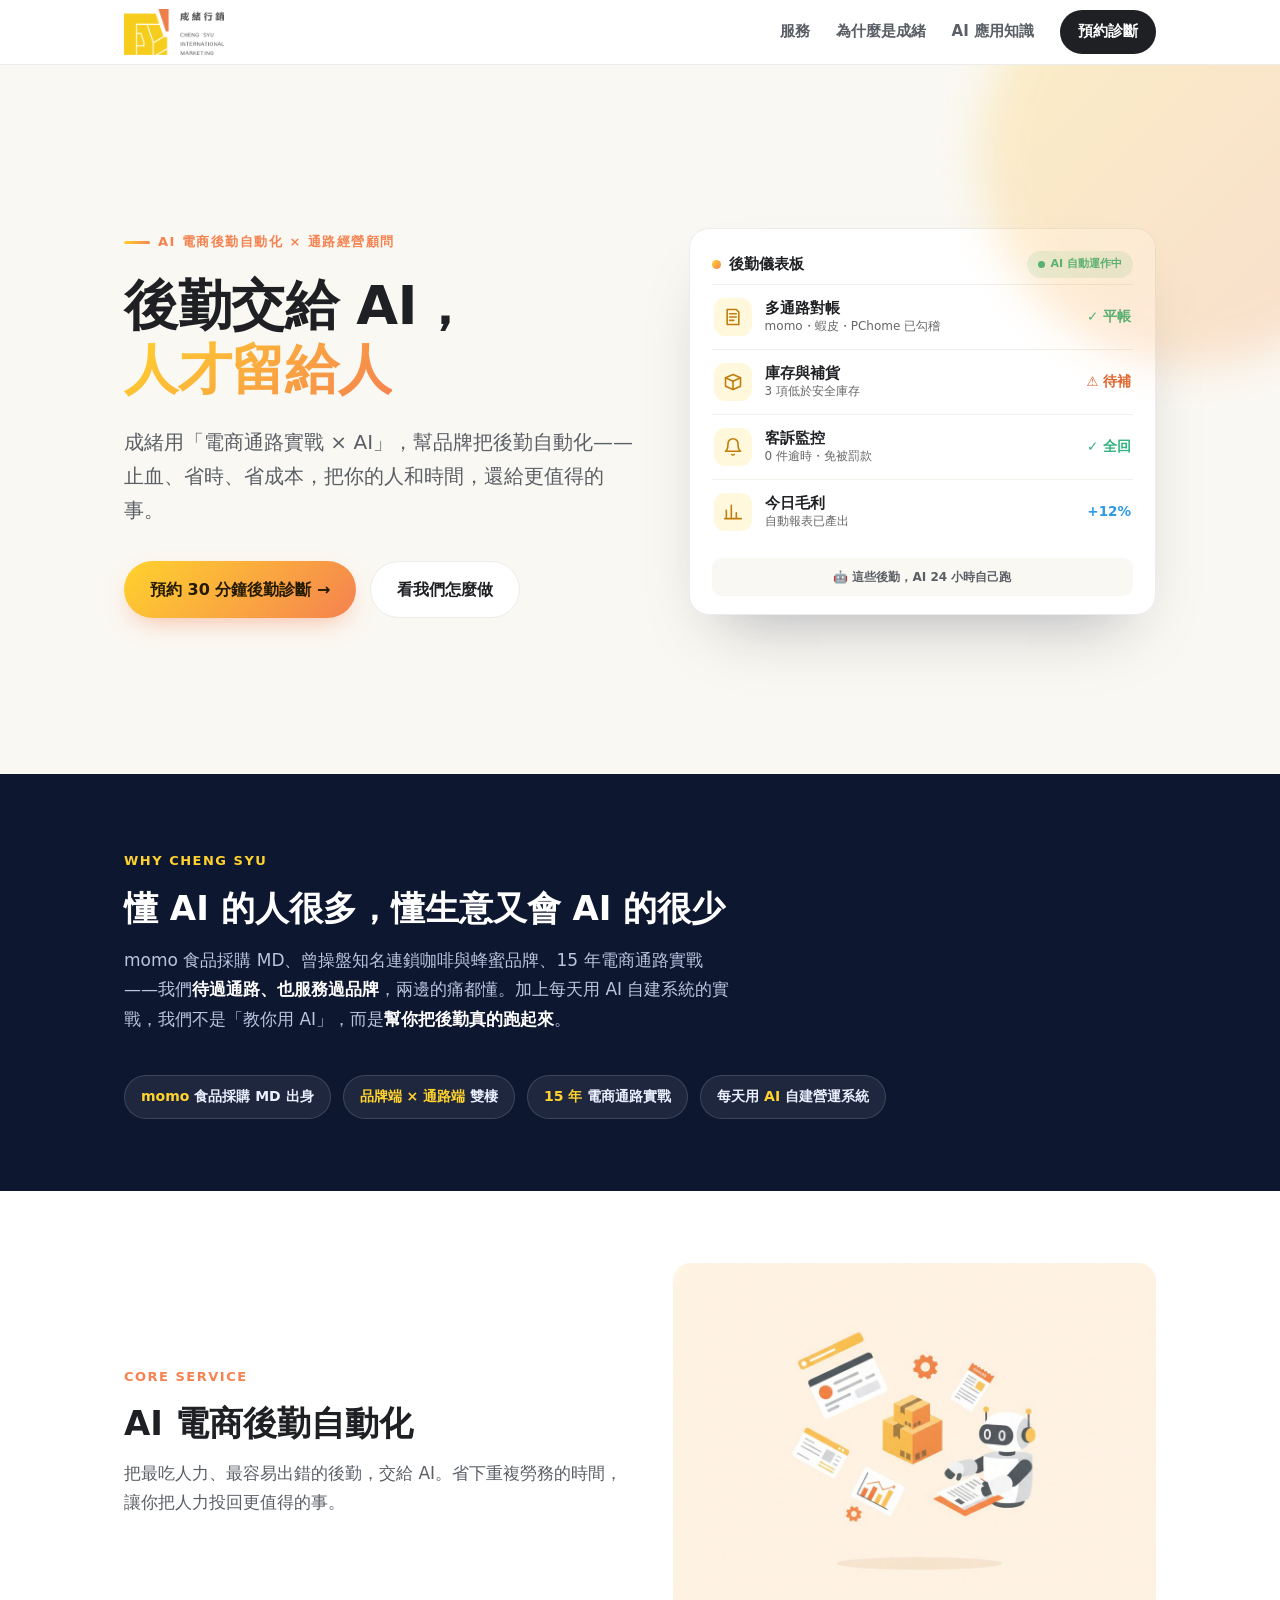
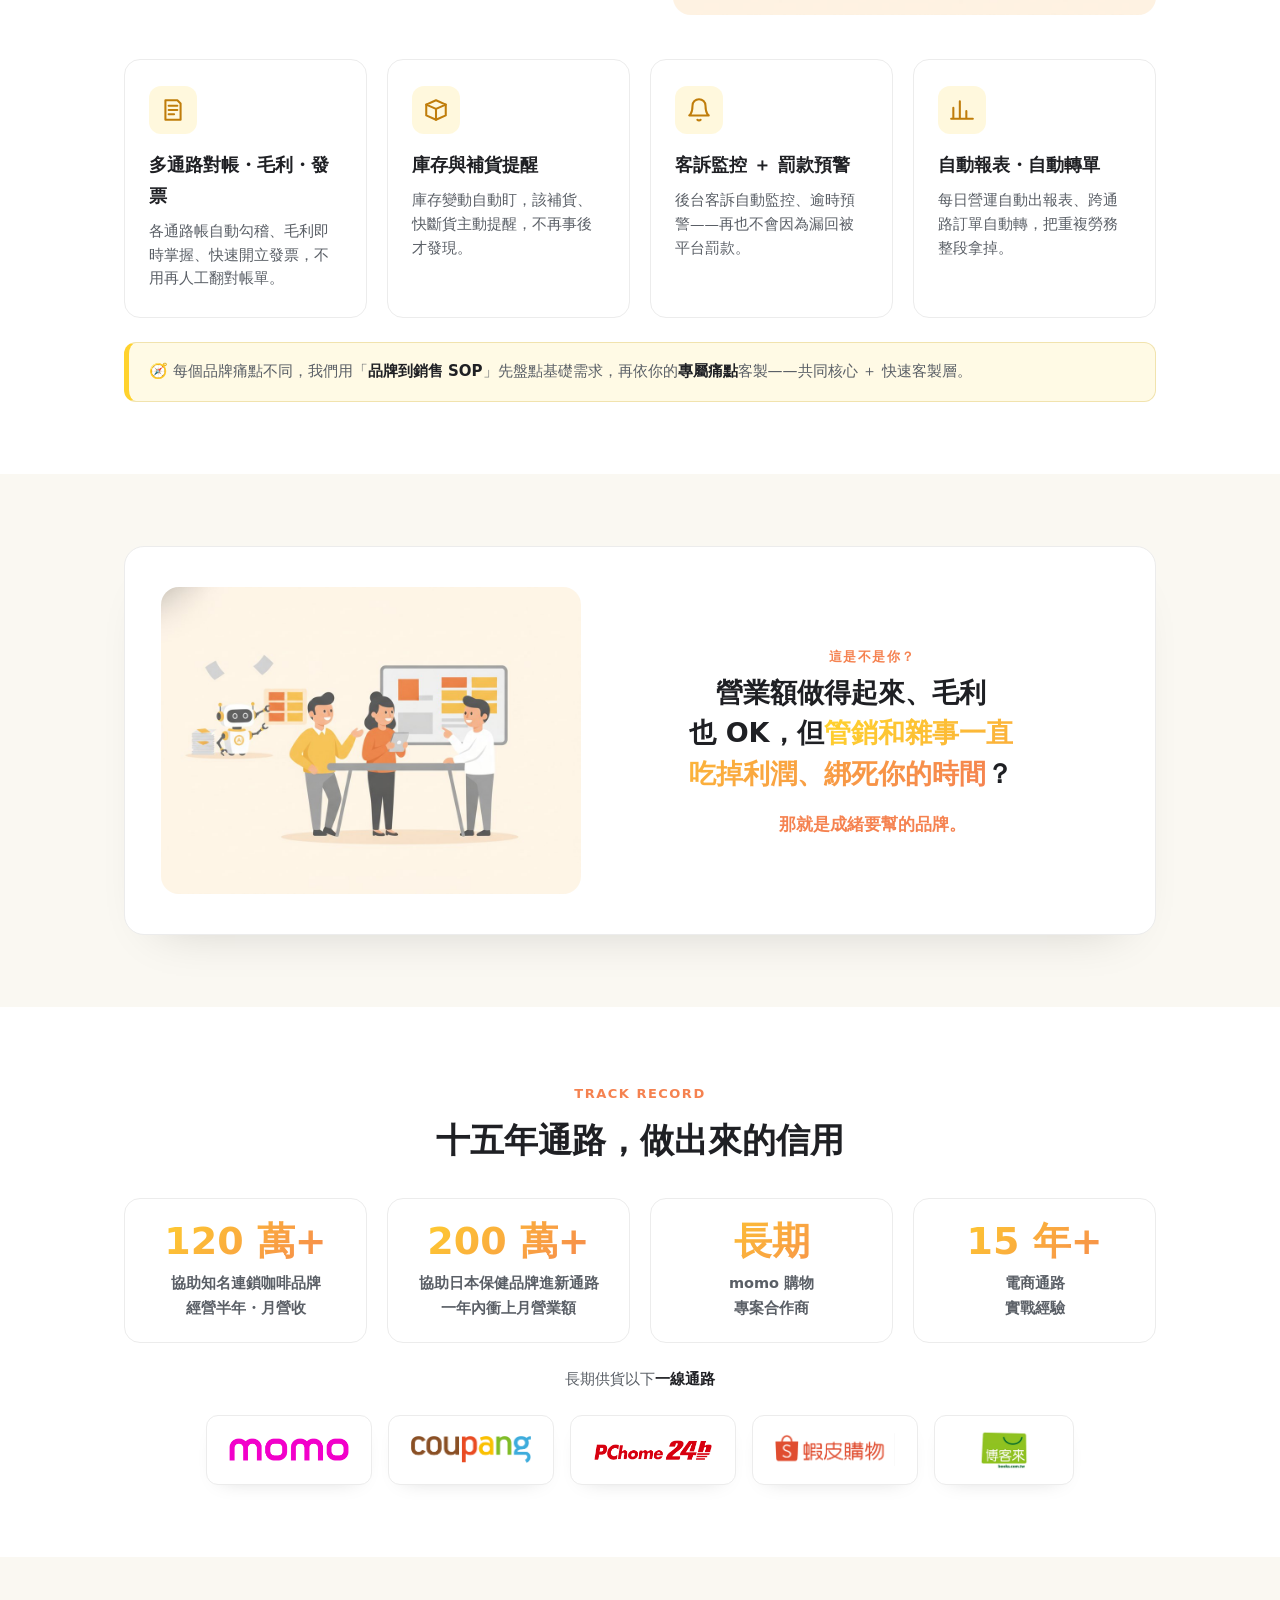
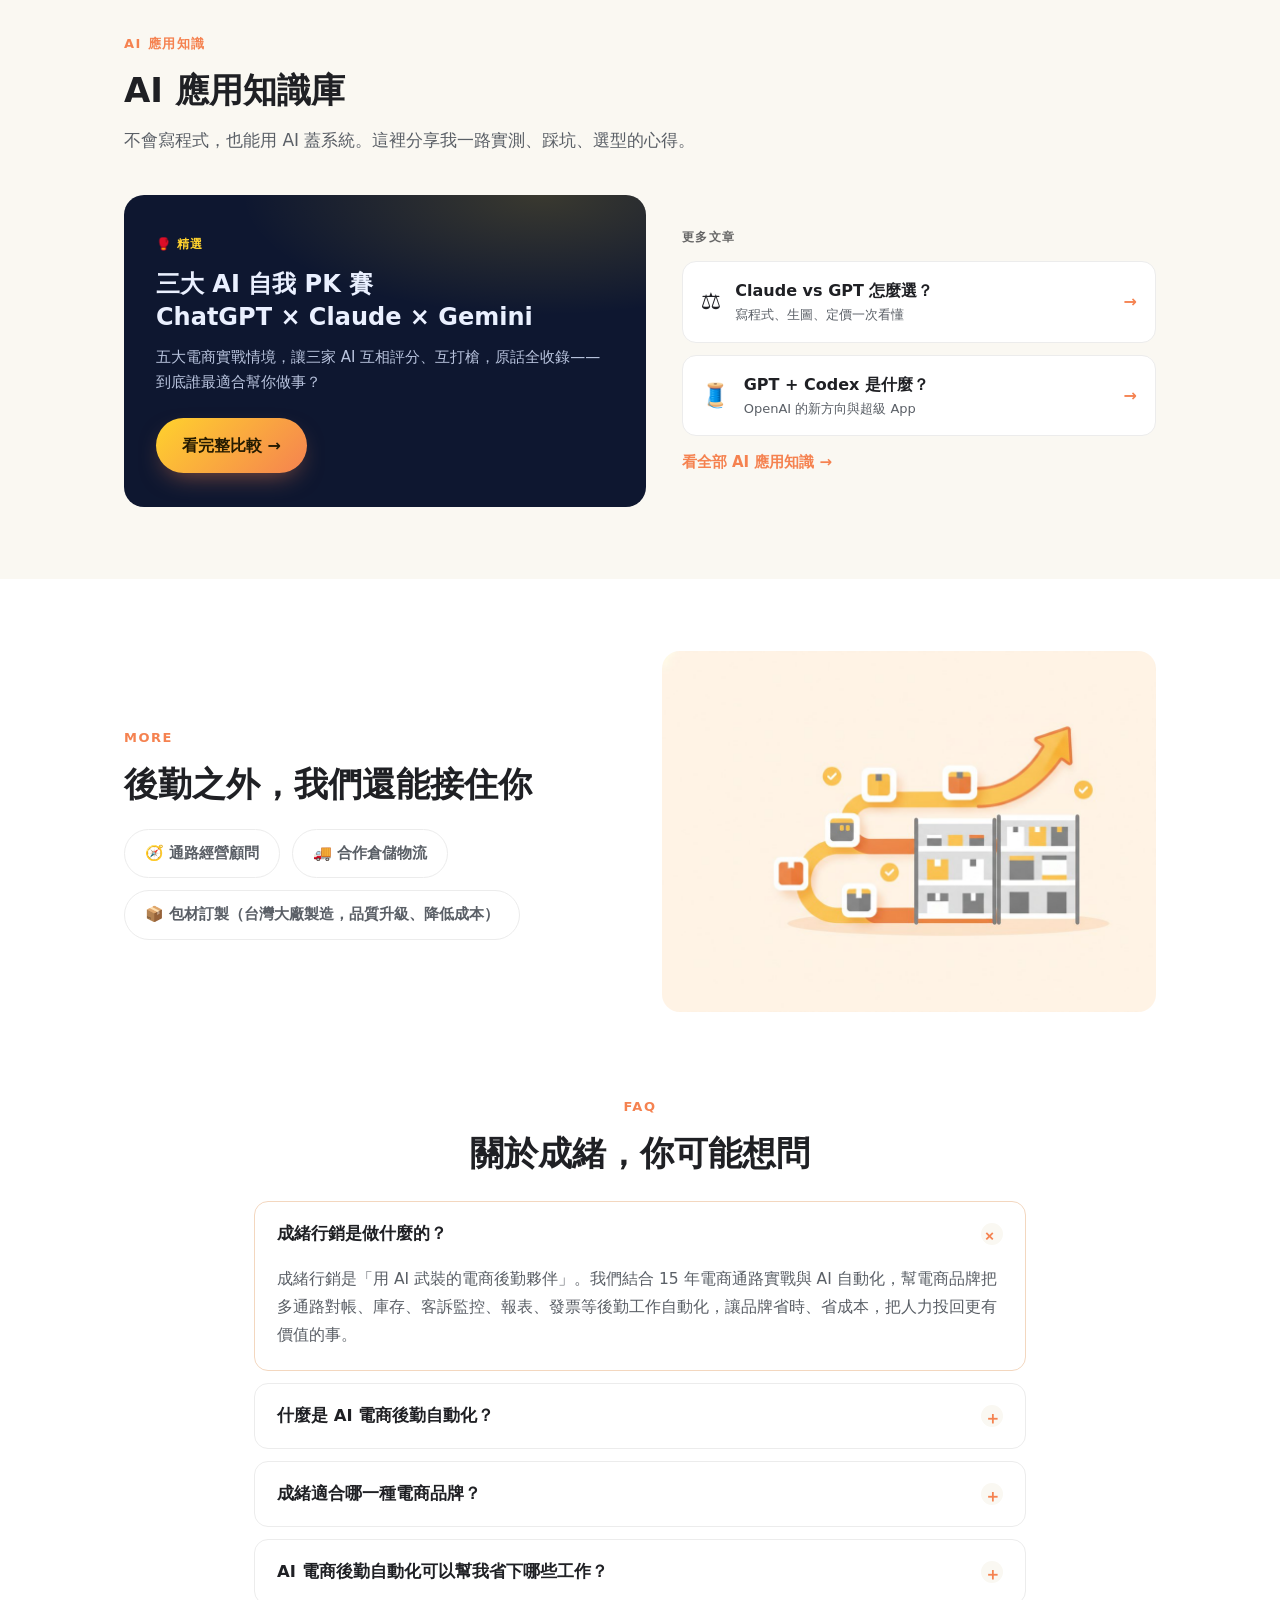
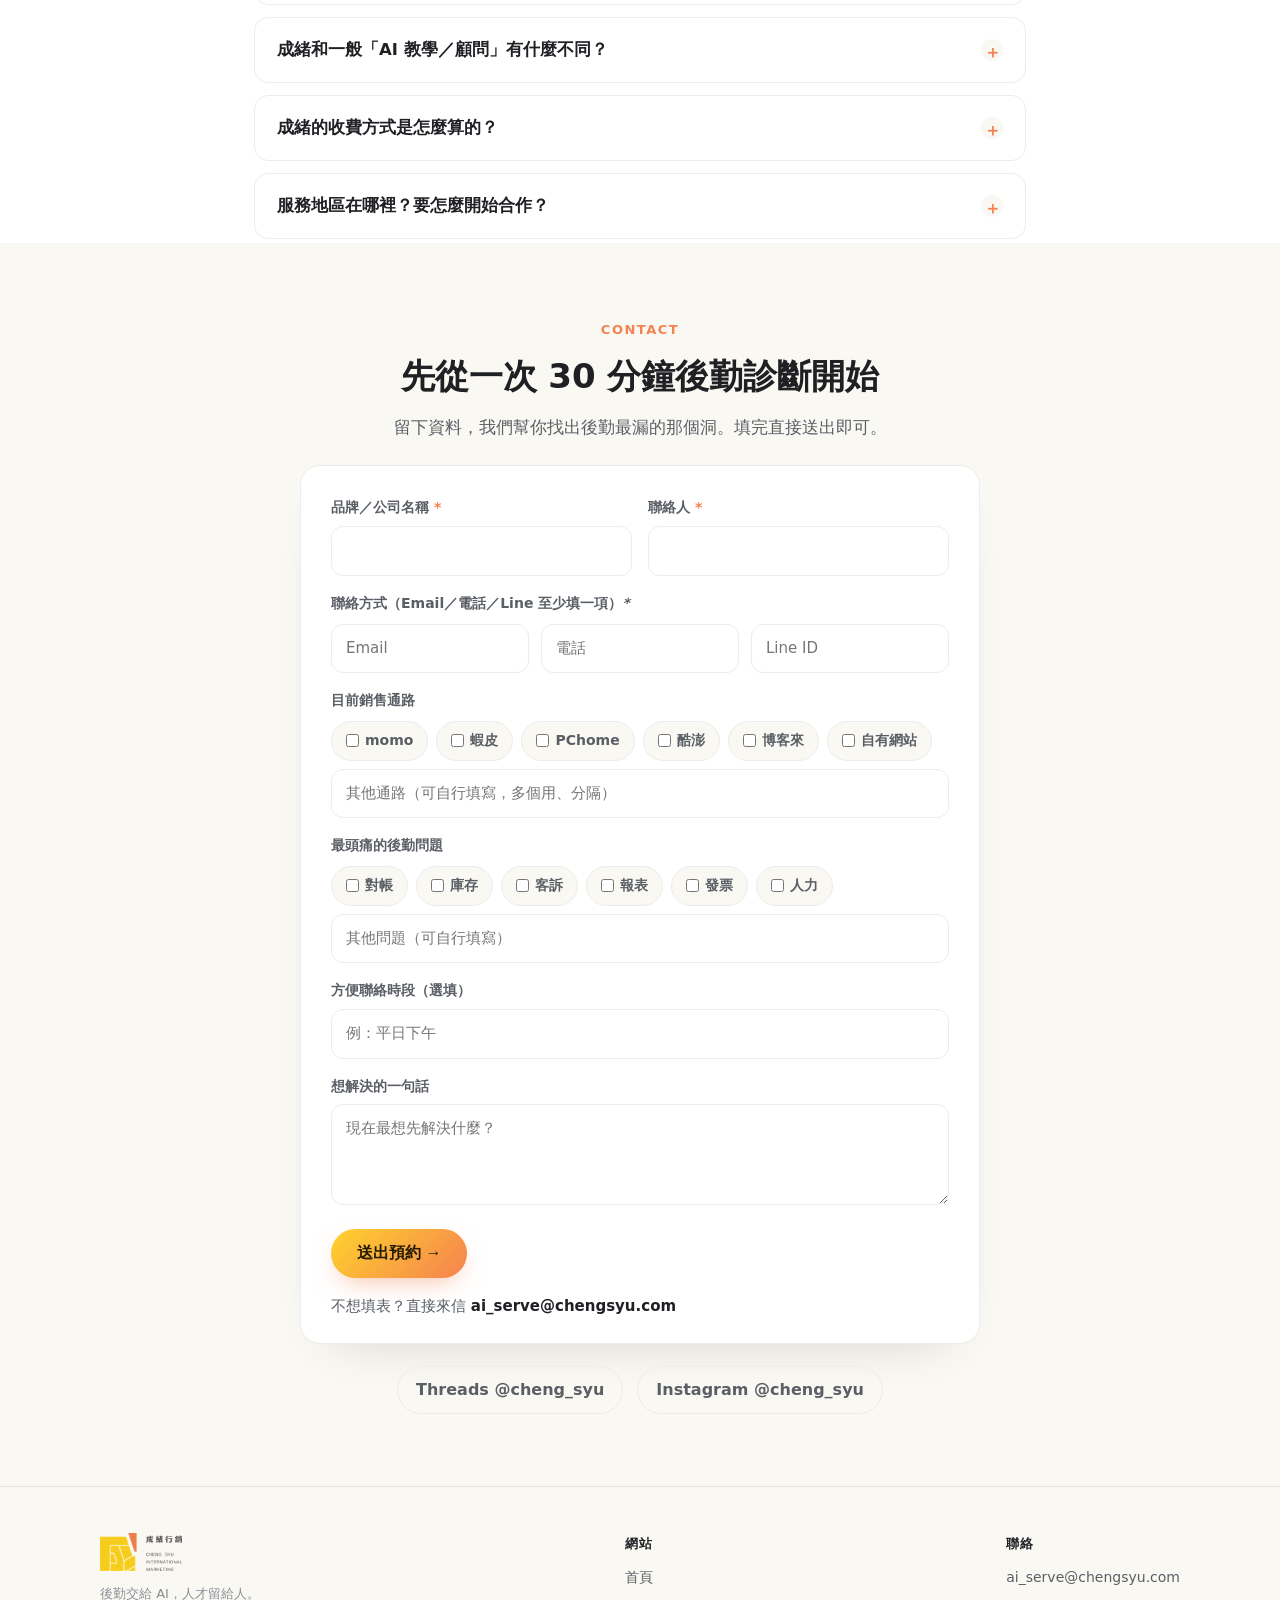
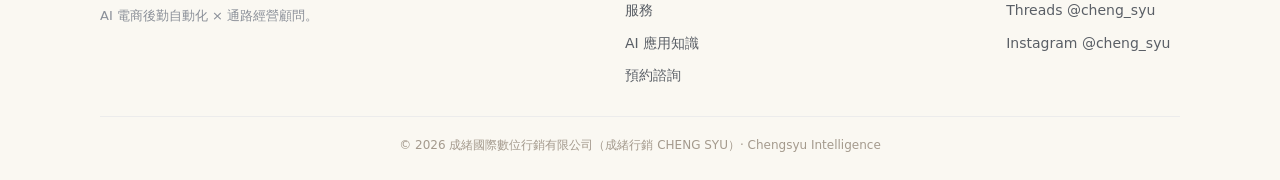
==== commit cd434afb: "手機優化R1：修 Hero 儀表板每列標題/說明重疊(.drow .txt 改直向排列;PC+手機皆改善,PC已驗證不受影響) Co-Authored-By: Claude Opus 4.8 <nor" ====
--- a/index.html
+++ b/index.html
@@ -218,8 +218,9 @@
       background:rgba(255,210,45,.16);color:#c07d0a}
     .drow .rico svg{width:20px;height:20px;fill:none;stroke:currentColor;stroke-width:1.9;
       stroke-linecap:round;stroke-linejoin:round}
+    .drow .txt{display:flex;flex-direction:column;min-width:0}
     .drow .txt .lbl{font-size:14.5px;font-weight:800;line-height:1.25}
-    .drow .txt .sub{font-size:12px;color:var(--gray);margin-top:1px}
+    .drow .txt .sub{font-size:12px;color:var(--gray);margin-top:2px;line-height:1.3}
     .drow .val{margin-left:auto;font-weight:900;font-size:13.5px;white-space:nowrap}
     .drow .val.ok{color:#2fb37f}.drow .val.warn{color:#e0662f}.drow .val.up{color:#2e9be6}
     .dash .foot-ai{margin-top:14px;font-size:12px;font-weight:700;color:var(--ink2);text-align:center;
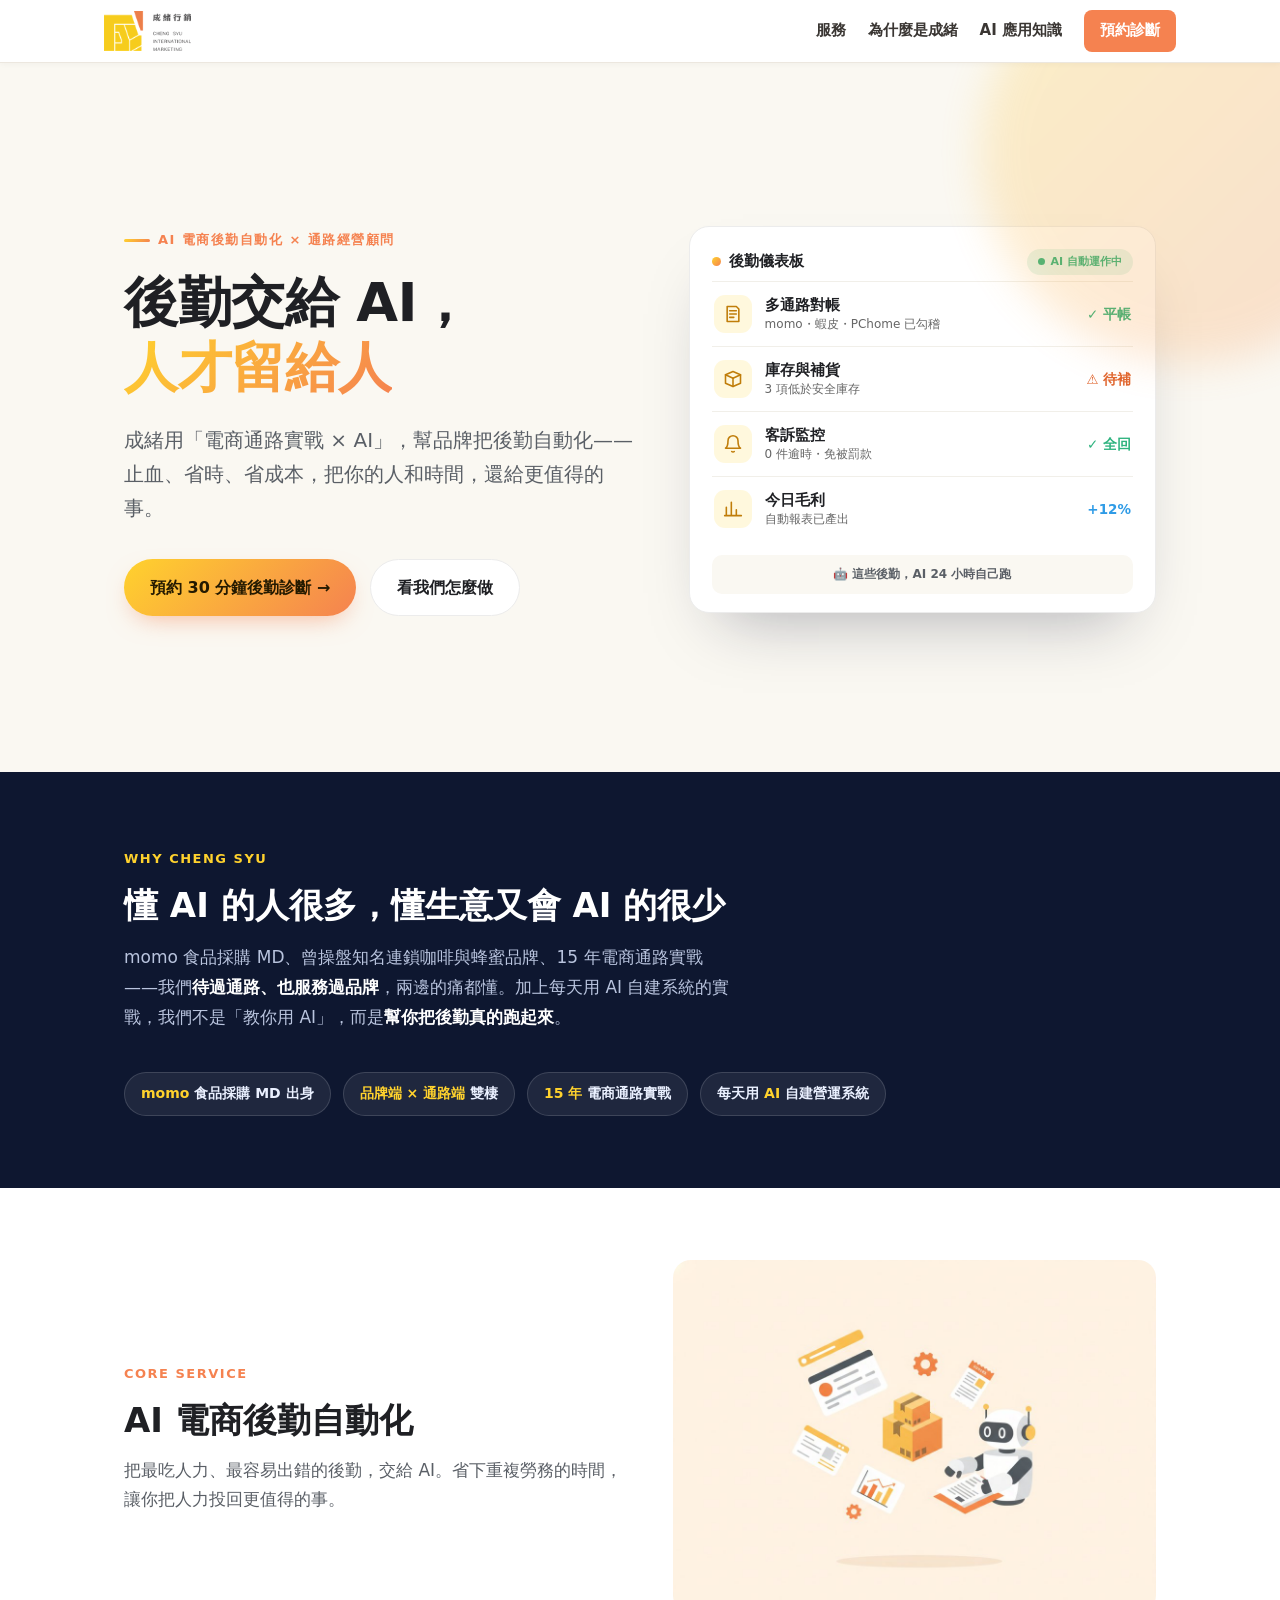
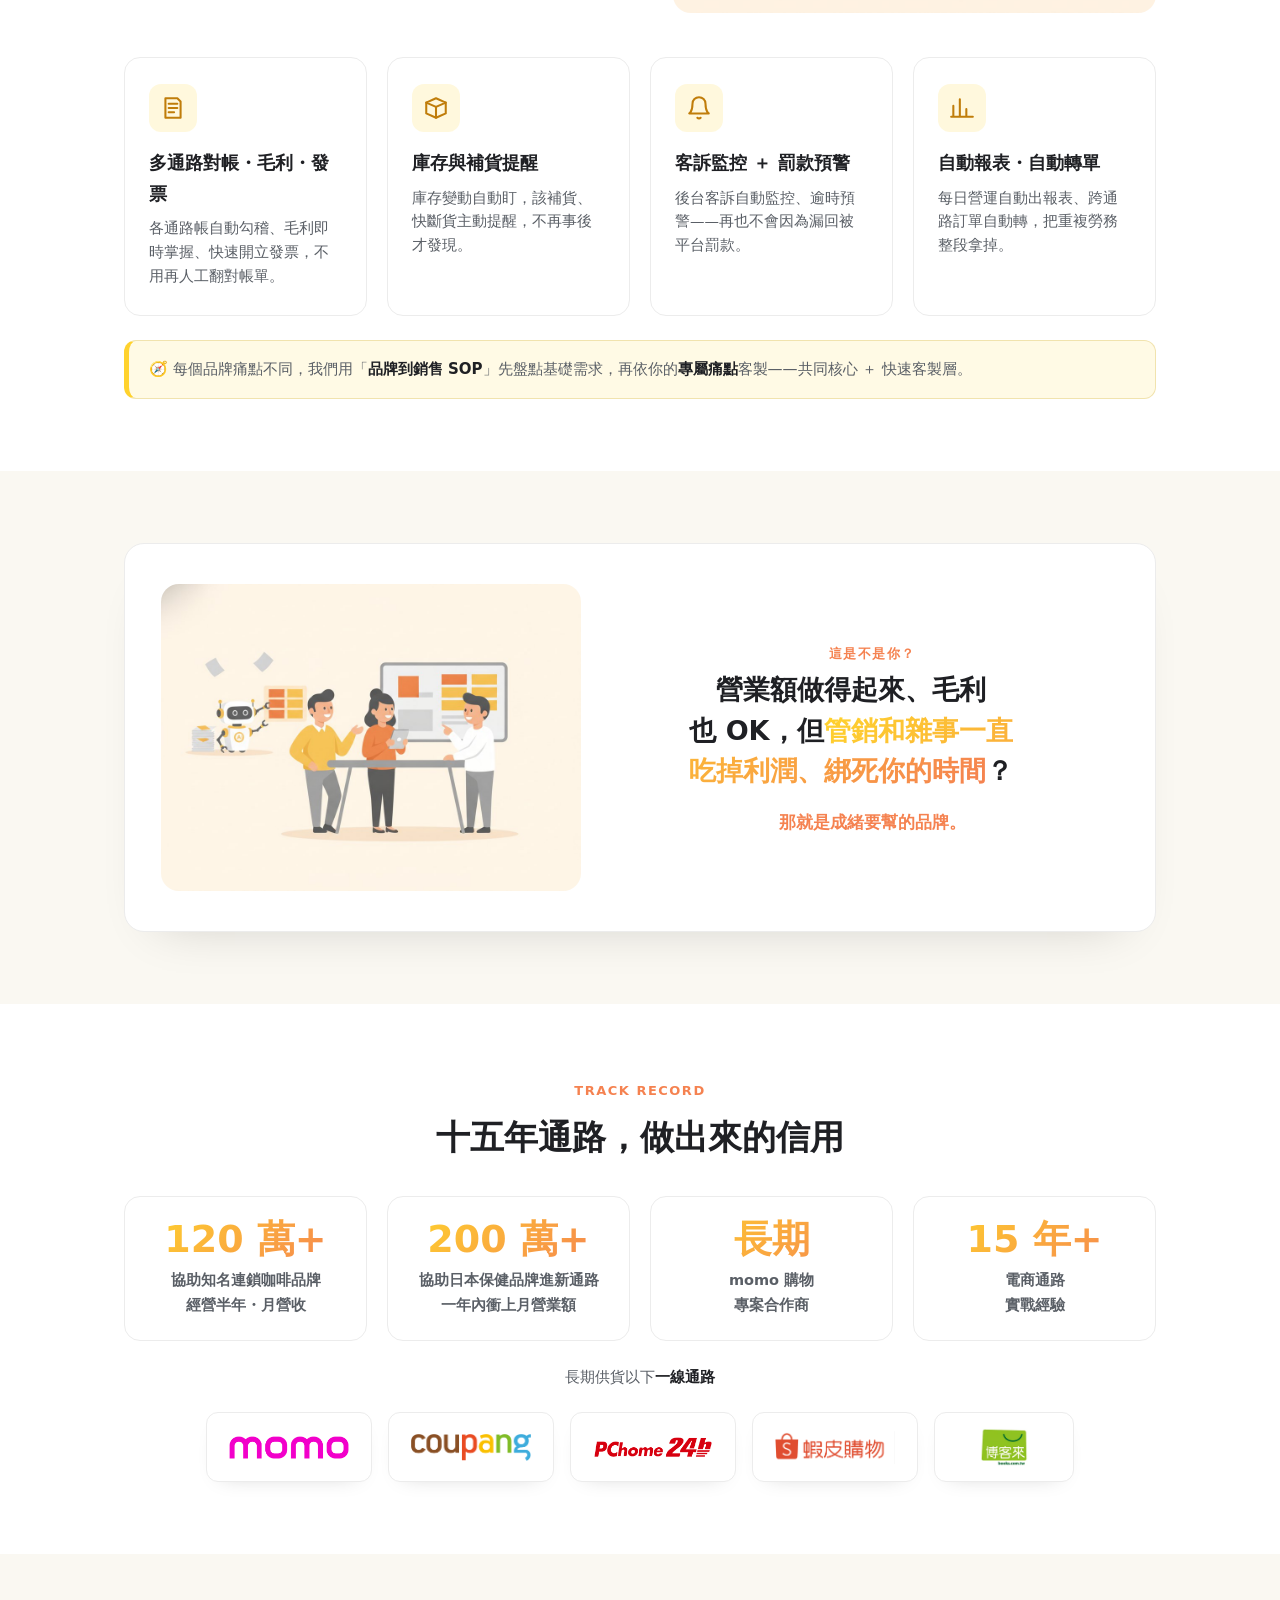
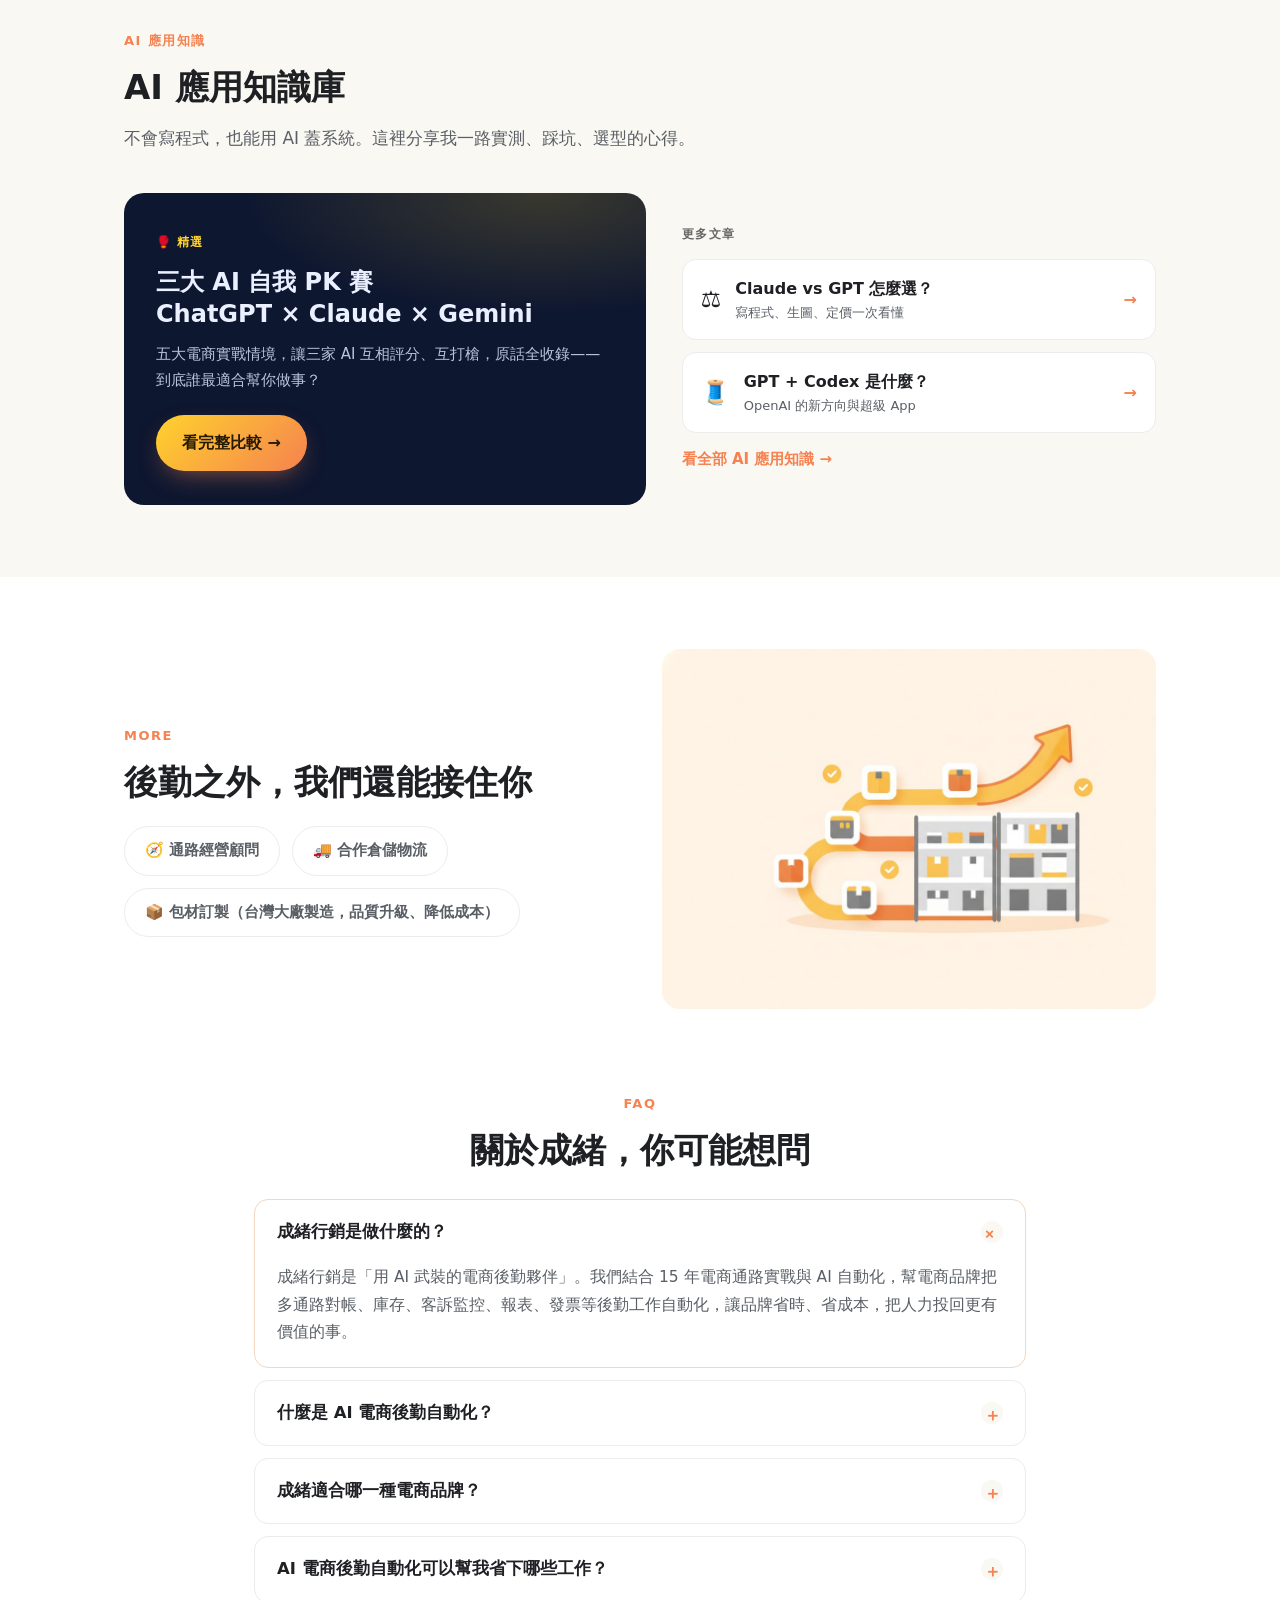
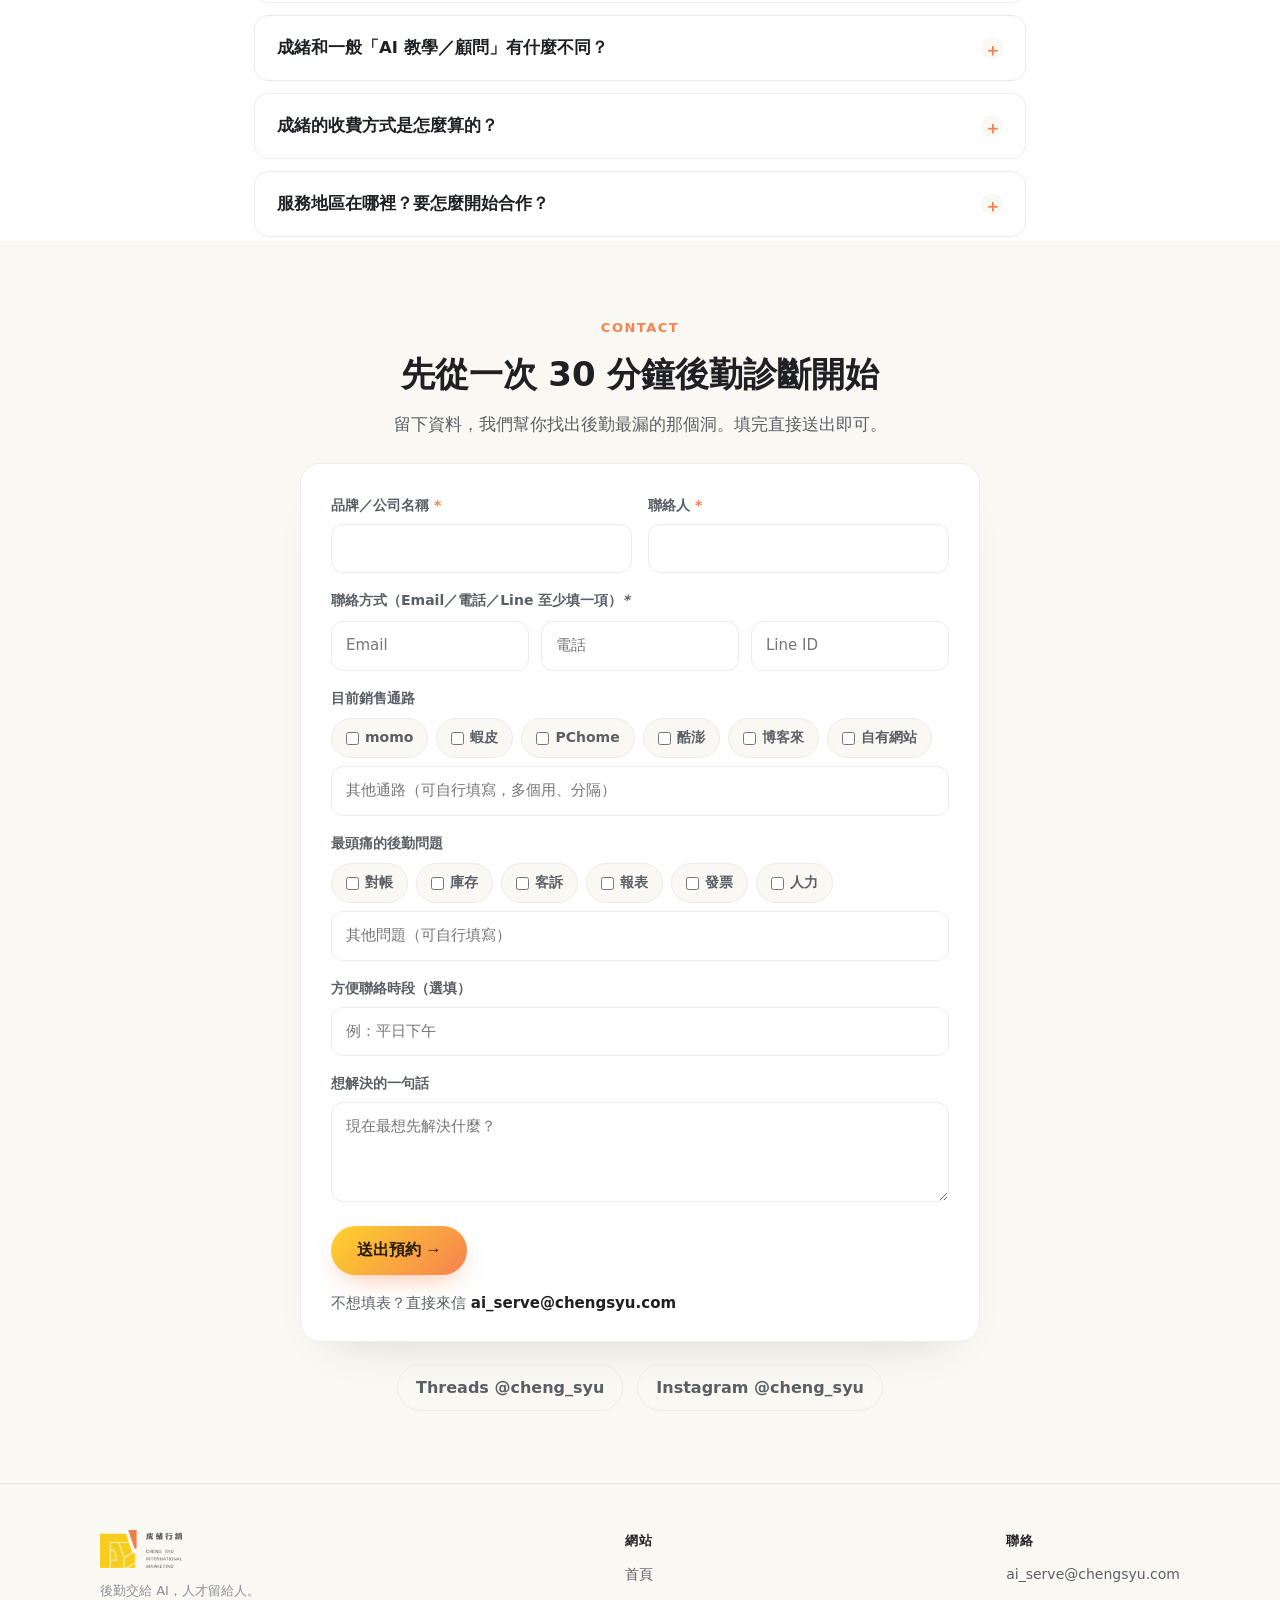
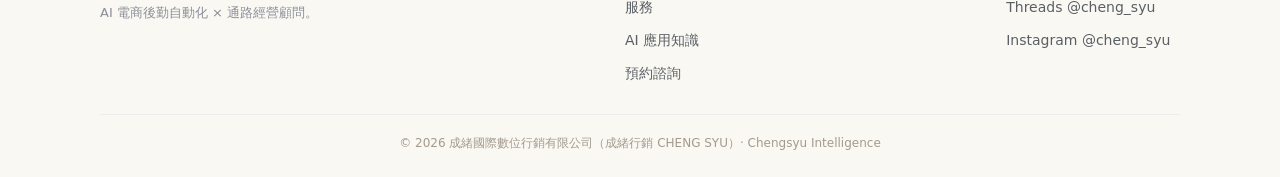
==== commit 035459f7: "全站統一 header 母片(site.js)＋正方形 favicon 修正 - 新增 assets/site.js：注入統一 sticky header、隱藏各頁不一致的舊 header(heade" ====
--- a/index.html
+++ b/index.html
@@ -792,5 +792,6 @@
     });
   })();
   </script>
+  <script src="/assets/site.js"></script>
 </body>
 </html>
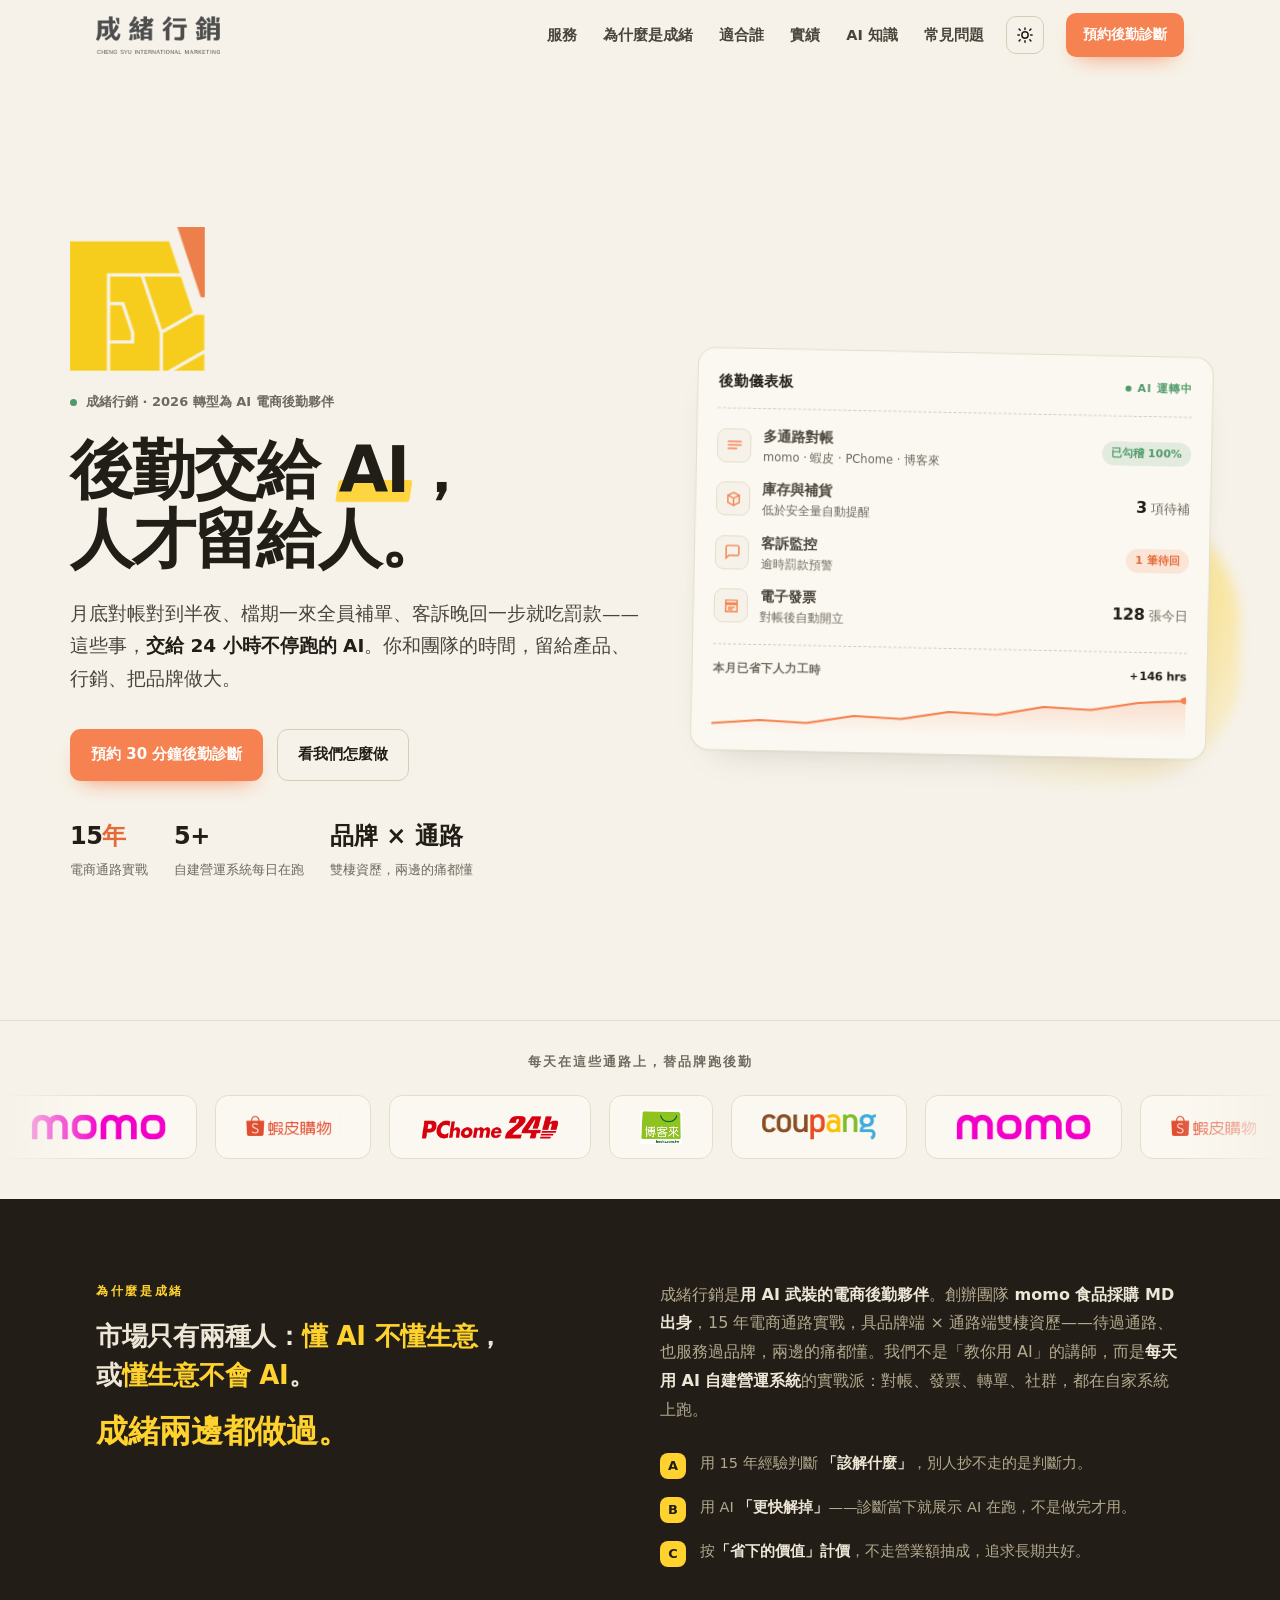
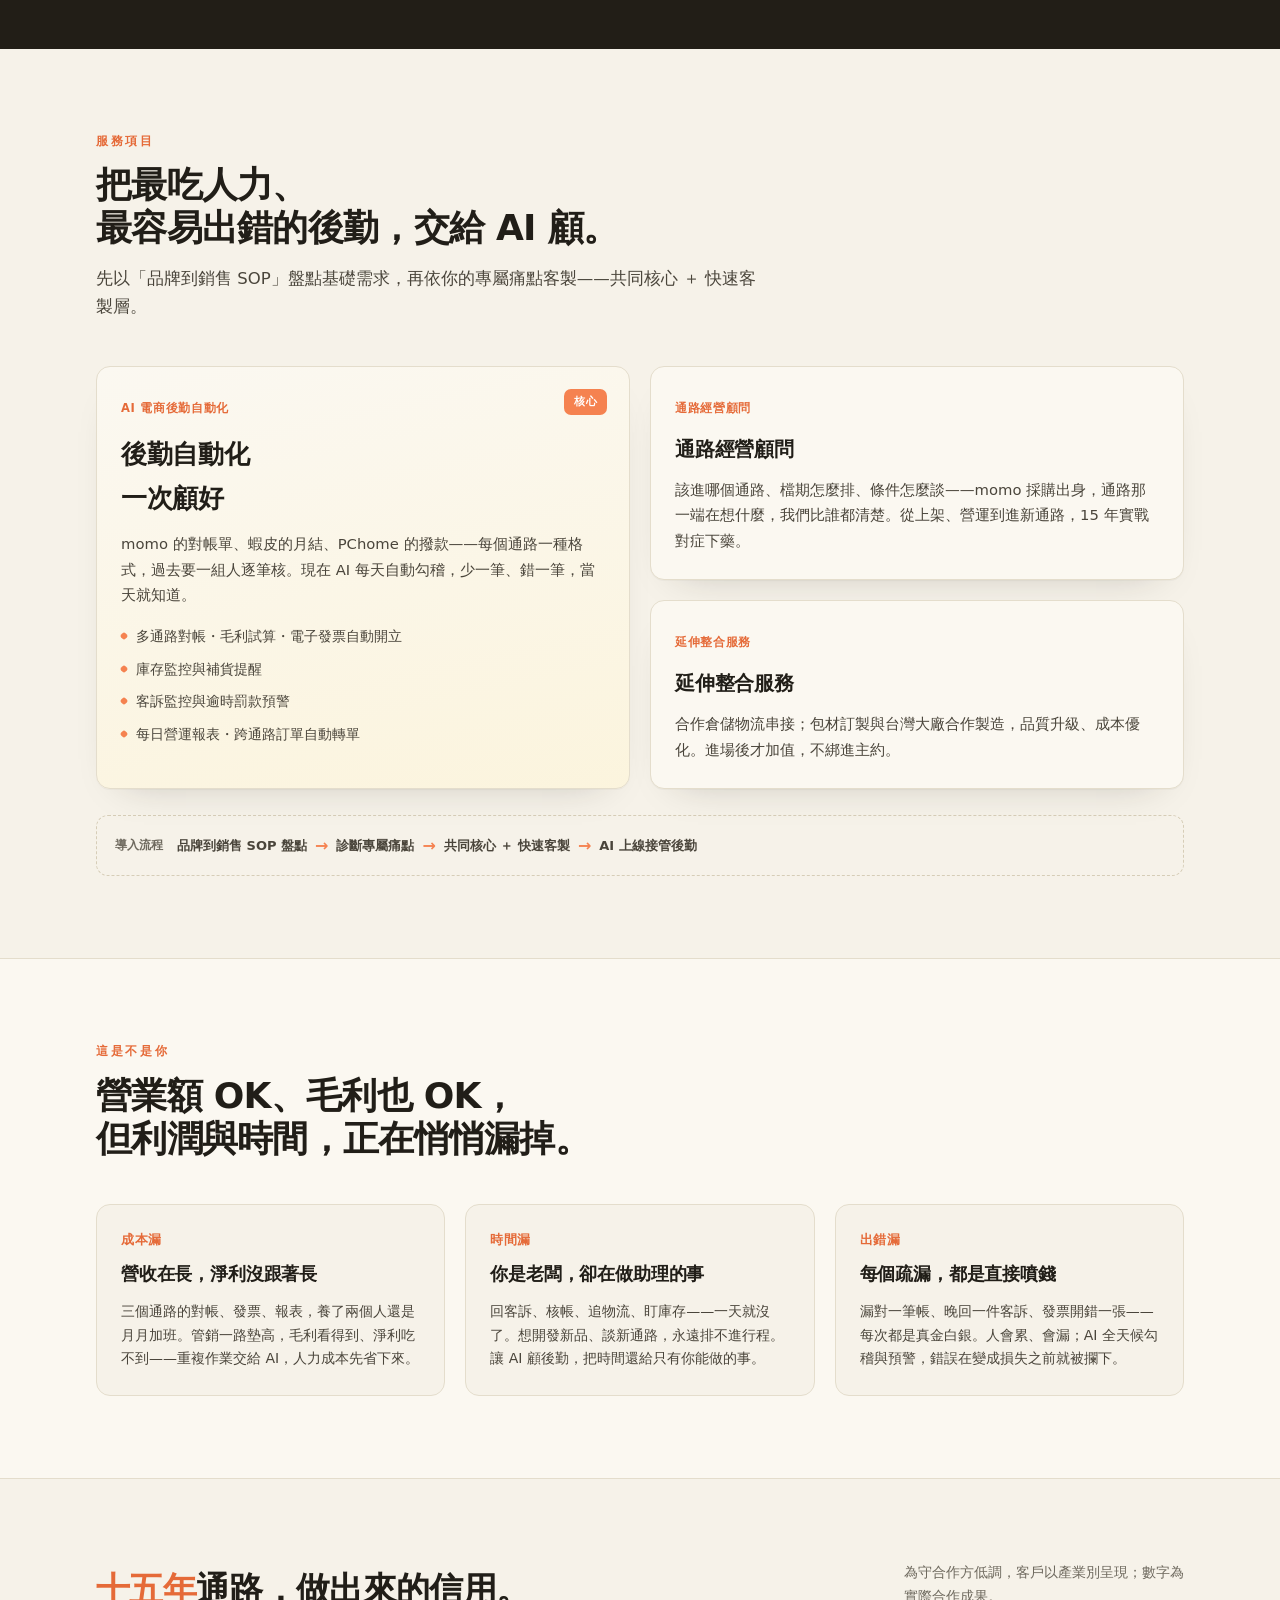
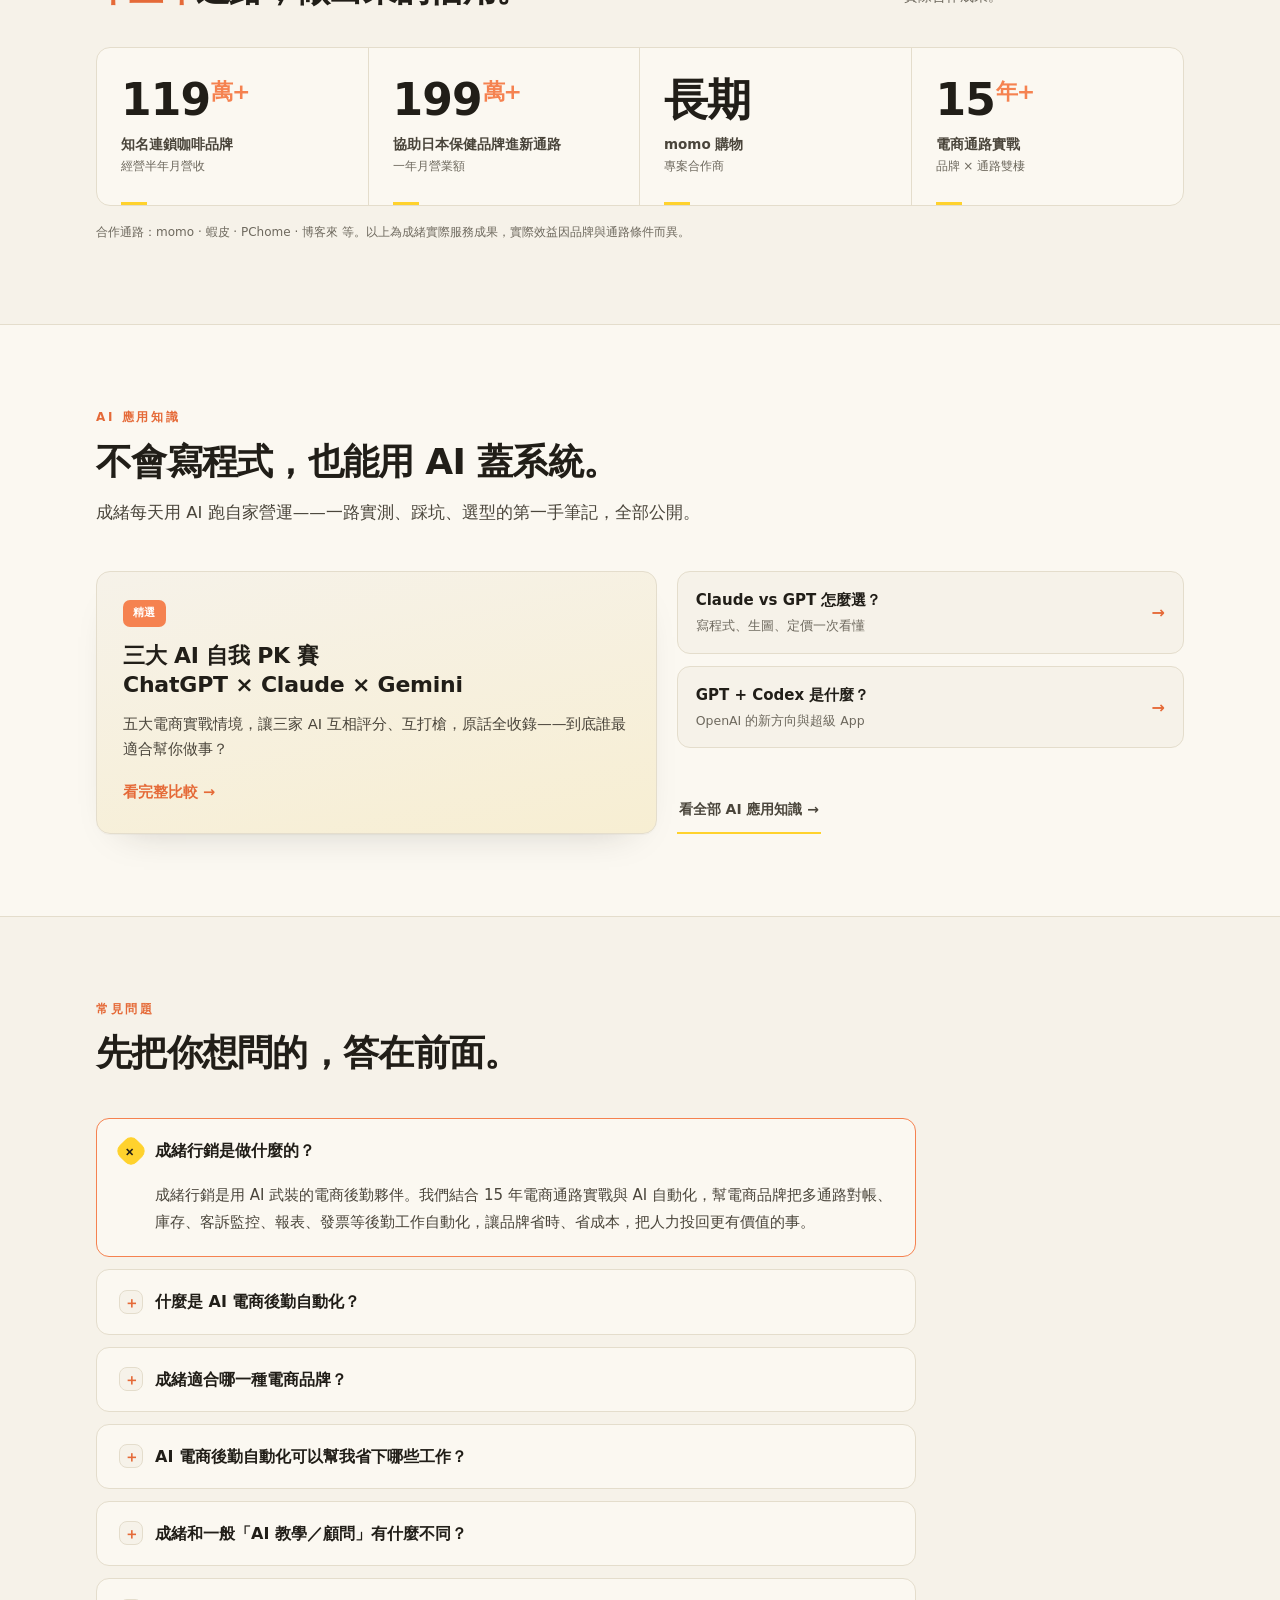
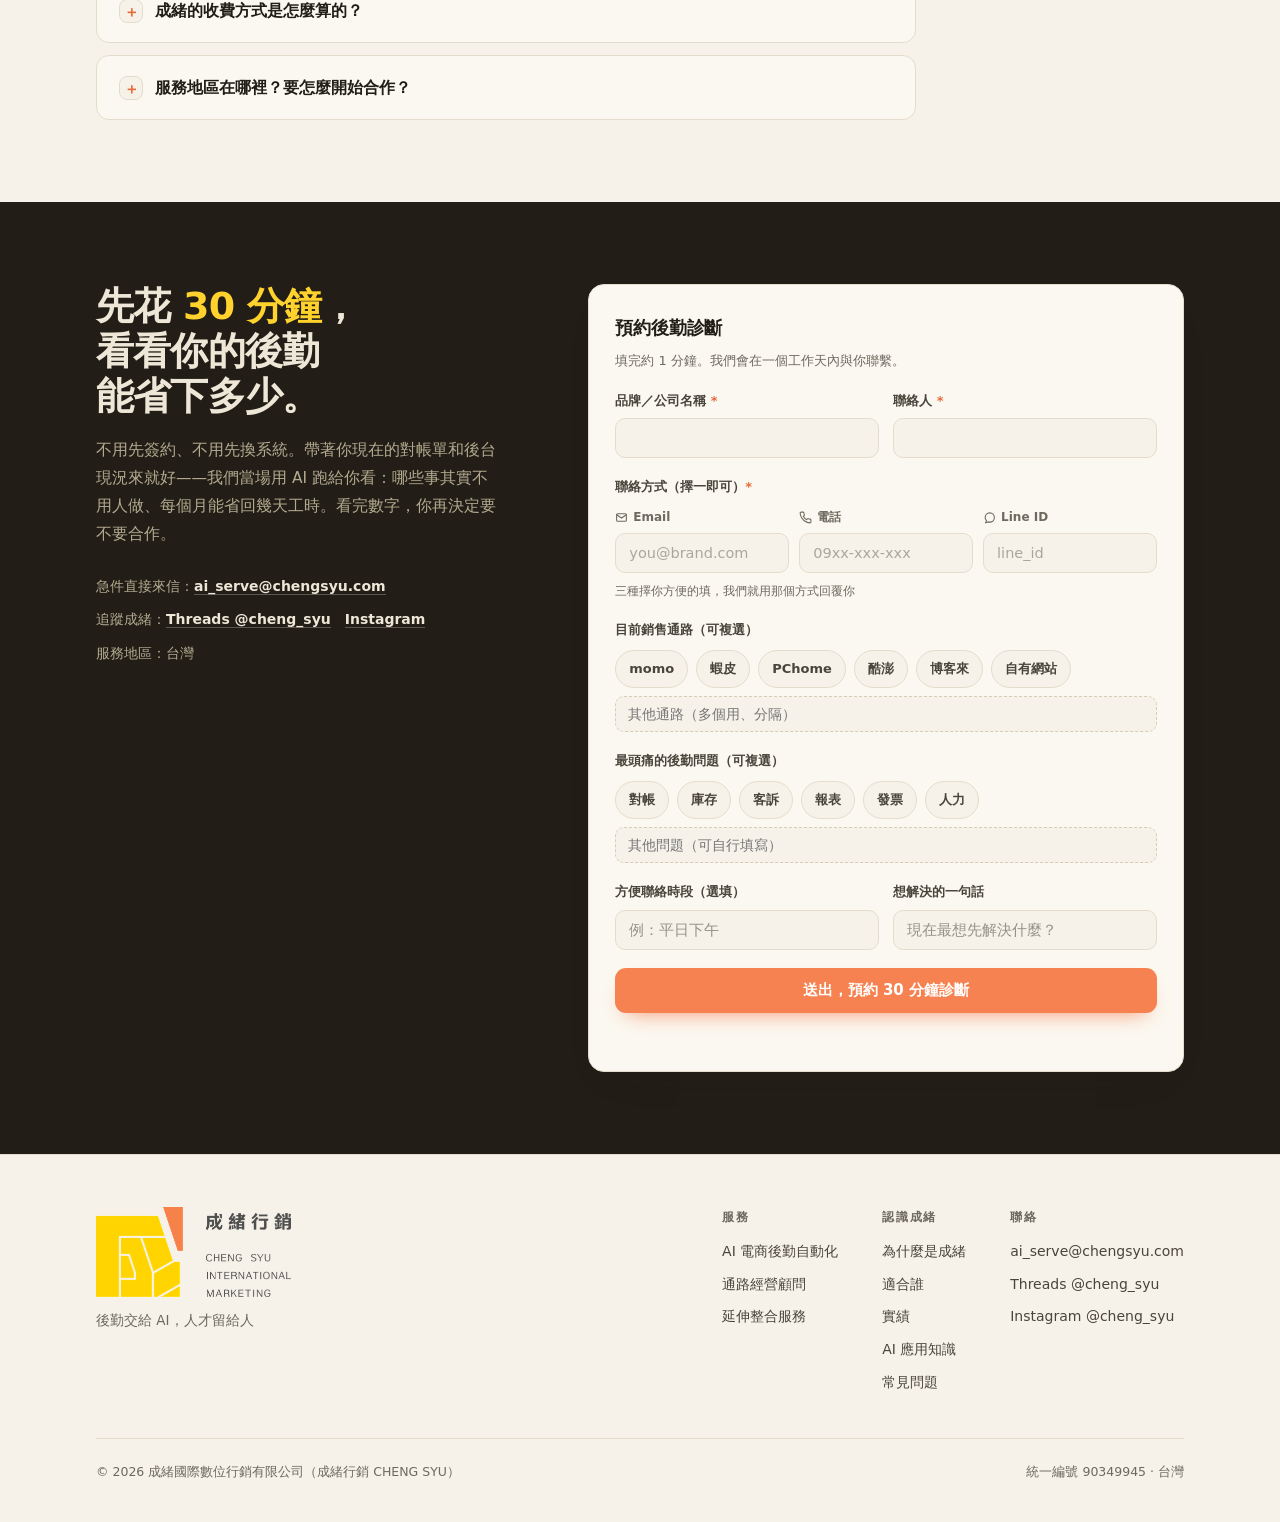
==== commit c5f1ade3: "全站大改版 v2：新設計語言（暖紙底×CIS黃橙×深淺雙主題）＋動畫＋SEO/AEO/GEO 強化 - 首頁：非對稱 hero＋後勤儀表板動畫＋通路logo跑馬燈＋場景化文案＋FAQ＋諮詢表單優化 -" ====
--- a/index.html
+++ b/index.html
@@ -1,797 +1,1091 @@
 <!DOCTYPE html>
 <html lang="zh-Hant">
 <head>
-  <meta charset="utf-8">
-  <meta name="viewport" content="width=device-width, initial-scale=1">
-  <title>成緒行銷｜AI 電商後勤自動化 × 通路經營顧問 — 後勤交給 AI，人才留給人</title>
-  <meta name="description" content="成緒用「電商通路實戰 × AI」，幫電商品牌把多通路對帳、庫存、客訴監控、報表等後勤自動化——止血、省時、省成本。momo 食品採購 MD 出身、品牌端×通路端雙棲，15 年通路實戰。">
-  <meta name="keywords" content="AI 電商後勤,電商自動化,多通路對帳,庫存管理,客訴監控,電商顧問,通路經營,通路代營運,ChatGPT,Claude,Gemini,成緒行銷,成緒國際">
-  <meta name="author" content="成緒行銷 CHENG SYU">
-  <meta name="robots" content="index,follow">
-  <link rel="canonical" href="https://chengsyu.com/">
-  <meta name="theme-color" content="#FFD22D">
-
-  <!-- Open Graph / 分享卡 -->
-  <meta property="og:type" content="website">
-  <meta property="og:site_name" content="成緒行銷 CHENG SYU">
-  <meta property="og:title" content="成緒行銷｜AI 電商後勤自動化 × 通路經營顧問">
-  <meta property="og:description" content="後勤交給 AI，人才留給人。用電商通路實戰 × AI，幫品牌把後勤自動化——止血、省時、省成本。">
-  <meta property="og:url" content="https://chengsyu.com/">
-  <meta property="og:locale" content="zh_TW">
-  <meta property="og:image" content="https://chengsyu.com/assets/img/auto.jpg">
-  <meta property="og:image:alt" content="成緒行銷 — AI 電商後勤自動化">
-  <meta name="twitter:card" content="summary_large_image">
-  <meta name="twitter:title" content="成緒行銷｜AI 電商後勤自動化">
-  <meta name="twitter:description" content="後勤交給 AI，人才留給人。用電商通路實戰 × AI，幫品牌把後勤自動化。">
-  <meta name="twitter:image" content="https://chengsyu.com/assets/img/auto.jpg">
-
-  <link rel="icon" type="image/png" href="/assets/favicon.png">
-
-  <!-- JSON-LD 結構化資料（利於 Google 收錄與品牌卡） -->
-  <script type="application/ld+json">
-  {
-    "@context": "https://schema.org",
-    "@graph": [
-      {
-        "@type": "Organization",
-        "@id": "https://chengsyu.com/#org",
-        "name": "成緒行銷",
-        "legalName": "成緒國際數位行銷有限公司",
-        "alternateName": ["CHENG SYU", "成緒國際", "成緒國際數位行銷有限公司", "成緒國際智能系統"],
-        "url": "https://chengsyu.com/",
-        "logo": "https://chengsyu.com/assets/cs-logo.png",
-        "image": "https://chengsyu.com/assets/img/auto.jpg",
-        "email": "ai_serve@chengsyu.com",
-        "slogan": "後勤交給 AI，人才留給人",
-        "description": "以電商通路實戰結合 AI，幫電商品牌把對帳、庫存、客訴監控、報表等後勤自動化，並提供通路經營顧問服務。",
-        "founder": { "@type": "Person", "name": "Hank", "jobTitle": "電商顧問" },
-        "areaServed": { "@type": "Country", "name": "台灣" },
-        "knowsAbout": [
-          "AI 電商後勤自動化", "多通路對帳", "電商庫存管理", "電商客訴監控",
-          "電商報表自動化", "跨通路自動轉單", "通路經營顧問", "電商發票開立",
-          "ChatGPT", "Claude", "Gemini"
-        ],
-        "contactPoint": {
-          "@type": "ContactPoint",
-          "email": "ai_serve@chengsyu.com",
-          "contactType": "customer service",
-          "areaServed": "TW",
-          "availableLanguage": ["zh-Hant"]
-        },
-        "sameAs": [
-          "https://www.threads.com/@cheng_syu",
-          "https://www.instagram.com/cheng_syu"
-        ]
-      },
-      {
-        "@type": "WebSite",
-        "@id": "https://chengsyu.com/#site",
-        "url": "https://chengsyu.com/",
-        "name": "成緒行銷 CHENG SYU",
-        "inLanguage": "zh-Hant",
-        "publisher": { "@id": "https://chengsyu.com/#org" }
-      },
-      {
-        "@type": "WebPage",
-        "@id": "https://chengsyu.com/#webpage",
-        "url": "https://chengsyu.com/",
-        "name": "成緒行銷｜AI 電商後勤自動化 × 通路經營顧問",
-        "isPartOf": { "@id": "https://chengsyu.com/#site" },
-        "about": { "@id": "https://chengsyu.com/#org" },
-        "inLanguage": "zh-Hant",
-        "speakable": {
-          "@type": "SpeakableSpecification",
-          "cssSelector": ["h1", ".lead", "#faq"]
-        }
-      },
-      {
-        "@type": "Service",
-        "@id": "https://chengsyu.com/#service",
-        "serviceType": "AI 電商後勤自動化",
-        "name": "AI 電商後勤自動化",
-        "provider": { "@id": "https://chengsyu.com/#org" },
-        "areaServed": { "@type": "Country", "name": "台灣" },
-        "description": "多通路對帳、庫存與補貨提醒、客訴監控與罰款預警、自動報表與自動轉單。",
-        "hasOfferCatalog": {
-          "@type": "OfferCatalog",
-          "name": "電商後勤自動化項目",
-          "itemListElement": [
-            { "@type": "Offer", "itemOffered": { "@type": "Service", "name": "多通路對帳・毛利・發票" } },
-            { "@type": "Offer", "itemOffered": { "@type": "Service", "name": "庫存與補貨提醒" } },
-            { "@type": "Offer", "itemOffered": { "@type": "Service", "name": "客訴監控與罰款預警" } },
-            { "@type": "Offer", "itemOffered": { "@type": "Service", "name": "自動報表與自動轉單" } }
-          ]
-        }
-      }
+<meta charset="utf-8">
+<meta name="viewport" content="width=device-width, initial-scale=1">
+<link rel="icon" type="image/png" href="/assets/favicon.png">
+<link rel="icon" sizes="192x192" href="/assets/favicon-192.png">
+<link rel="apple-touch-icon" href="/assets/apple-touch-icon.png">
+<title>成緒行銷｜AI 電商後勤自動化 × 通路經營顧問 — 後勤交給 AI，人才留給人</title>
+<meta name="description" content="成緒行銷是用 AI 武裝的電商後勤夥伴：把多通路對帳、庫存、客訴監控、報表、發票、轉單交給 AI 24 小時自動處理。momo 食品採購 MD 出身、品牌端×通路端雙棲、15 年電商通路實戰。">
+<meta name="keywords" content="AI 電商後勤,AI 電商後勤自動化,電商自動化,多通路對帳,庫存管理,客訴監控,電商營運報表,電子發票,跨通路轉單,電商顧問,通路經營顧問,電商代營運,成緒行銷,成緒國際,成緒國際數位行銷有限公司">
+<meta name="author" content="成緒行銷 CHENG SYU">
+<meta name="robots" content="index,follow,max-image-preview:large">
+<link rel="canonical" href="https://chengsyu.com/">
+<meta name="theme-color" content="#F6F2E9">
+
+<!-- Open Graph / 分享卡 -->
+<meta property="og:type" content="website">
+<meta property="og:site_name" content="成緒行銷 CHENG SYU">
+<meta property="og:title" content="成緒行銷｜AI 電商後勤自動化 × 通路經營顧問">
+<meta property="og:description" content="後勤交給 AI，人才留給人。對帳、庫存、客訴、報表、發票、轉單，交給 24 小時不停跑的 AI。">
+<meta property="og:url" content="https://chengsyu.com/">
+<meta property="og:image" content="https://chengsyu.com/assets/img/auto.jpg">
+<meta property="og:locale" content="zh_TW">
+<meta name="twitter:card" content="summary_large_image">
+<meta name="twitter:title" content="成緒行銷｜AI 電商後勤自動化">
+<meta name="twitter:description" content="後勤交給 AI，人才留給人。用電商通路實戰 × AI，幫品牌把後勤自動化。">
+<meta name="twitter:image" content="https://chengsyu.com/assets/img/auto.jpg">
+
+<!-- SEO：Organization（實體一致性＝AEO/GEO 核心；含法人全名、雙品牌名、創辦人、專業領域） -->
+<script type="application/ld+json">
+{
+  "@context": "https://schema.org",
+  "@type": "Organization",
+  "@id": "https://chengsyu.com/#org",
+  "name": "成緒行銷 CHENG SYU",
+  "legalName": "成緒國際數位行銷有限公司",
+  "alternateName": ["成緒行銷", "成緒國際", "成緒國際數位行銷有限公司", "CHENG SYU INTERNATIONAL MARKETING"],
+  "url": "https://chengsyu.com/",
+  "logo": "https://chengsyu.com/assets/cs-logo.png",
+  "image": "https://chengsyu.com/assets/img/auto.jpg",
+  "slogan": "後勤交給 AI，人才留給人",
+  "description": "成緒行銷是用 AI 武裝的電商後勤夥伴，結合 15 年電商通路實戰與 AI 自動化，幫電商品牌把多通路對帳、庫存、客訴監控、報表、發票等後勤自動化。",
+  "taxID": "90349945",
+  "founder": {
+    "@type": "Person",
+    "name": "闕祐穎 Hank",
+    "jobTitle": "營運總監",
+    "description": "momo 食品採購 MD 出身，15 年電商通路實戰，品牌端與通路端雙棲。"
+  },
+  "knowsAbout": ["AI 電商後勤自動化","多通路對帳","電商庫存管理","客訴監控與罰款預警","電商營運報表","電子發票自動開立","跨通路訂單轉單","電商通路經營顧問","電商代營運","momo 通路經營","蝦皮通路經營"],
+  "contactPoint": { "@type": "ContactPoint", "contactType": "customer service", "email": "ai_serve@chengsyu.com", "areaServed": "TW", "availableLanguage": ["zh-Hant"] },
+  "areaServed": { "@type": "Country", "name": "台灣" },
+  "sameAs": ["https://threads.com/@cheng_syu", "https://instagram.com/cheng_syu"]
+}
+</script>
+<script type="application/ld+json">
+{
+  "@context": "https://schema.org",
+  "@type": "WebSite",
+  "@id": "https://chengsyu.com/#website",
+  "url": "https://chengsyu.com/",
+  "name": "成緒行銷 CHENG SYU",
+  "publisher": { "@id": "https://chengsyu.com/#org" },
+  "inLanguage": "zh-Hant"
+}
+</script>
+<!-- Service＋服務目錄（AEO：讓 AI 引擎能逐項列出服務） -->
+<script type="application/ld+json">
+{
+  "@context": "https://schema.org",
+  "@type": "Service",
+  "@id": "https://chengsyu.com/#service",
+  "name": "AI 電商後勤自動化",
+  "serviceType": "AI 電商後勤自動化與通路經營顧問",
+  "provider": { "@id": "https://chengsyu.com/#org" },
+  "areaServed": { "@type": "Country", "name": "台灣" },
+  "description": "把電商營運中最重複、最耗人力的後勤流程交給 AI 24 小時自動處理：多通路對帳、毛利、電子發票、庫存補貨提醒、客訴監控與罰款預警、每日營運報表、跨通路訂單轉單。",
+  "hasOfferCatalog": {
+    "@type": "OfferCatalog",
+    "name": "成緒服務項目",
+    "itemListElement": [
+      { "@type": "Offer", "itemOffered": { "@type": "Service", "name": "AI 電商後勤自動化", "description": "多通路對帳・毛利・電子發票開立、庫存監控與補貨提醒、客訴監控與逾時罰款預警、每日營運報表、跨通路訂單自動轉單。" } },
+      { "@type": "Offer", "itemOffered": { "@type": "Service", "name": "通路經營顧問", "description": "momo、蝦皮、PChome、博客來等多通路上架、營運與成長策略；品牌進新通路規劃與操盤。" } },
+      { "@type": "Offer", "itemOffered": { "@type": "Service", "name": "延伸整合服務", "description": "合作倉儲物流串接；包材訂製（與台灣大廠合作製造）。" } }
     ]
   }
-  </script>
-
-  <!-- FAQ 結構化資料（AEO：利於 Google AI 概覽／ChatGPT／Perplexity 直接引用問答） -->
-  <script type="application/ld+json">
-  {
-    "@context": "https://schema.org",
-    "@type": "FAQPage",
-    "mainEntity": [
-      {
-        "@type": "Question",
-        "name": "成緒行銷是做什麼的？",
-        "acceptedAnswer": { "@type": "Answer", "text": "成緒行銷是用 AI 武裝的電商後勤夥伴。我們結合 15 年電商通路實戰與 AI 自動化，幫電商品牌把多通路對帳、庫存、客訴監控、報表、發票等後勤工作自動化，讓品牌省時、省成本，把人力投回更有價值的事。" }
-      },
-      {
-        "@type": "Question",
-        "name": "什麼是 AI 電商後勤自動化？",
-        "acceptedAnswer": { "@type": "Answer", "text": "AI 電商後勤自動化，是把電商營運中最重複、最耗人力的後勤流程——例如各通路對帳、庫存補貨提醒、客訴逾時預警、每日報表、跨通路轉單——交給 AI 24 小時自動處理，讓品牌不必再手動翻對帳單或盯後台，也能降低人為疏漏。" }
-      },
-      {
-        "@type": "Question",
-        "name": "成緒適合哪一種電商品牌？",
-        "acceptedAnswer": { "@type": "Answer", "text": "最適合營業額做得起來、毛利也 OK，但管銷和雜事一直吃掉利潤、綁死時間的品牌。如果你有穩定的多通路銷售，卻卡在後勤人力與重複作業，成緒就是為你設計的。" }
-      },
-      {
-        "@type": "Question",
-        "name": "AI 電商後勤自動化可以幫我省下哪些工作？",
-        "acceptedAnswer": { "@type": "Answer", "text": "常見可自動化的後勤包括：多通路對帳與毛利計算、發票開立、庫存與補貨提醒、平台客訴監控與罰款預警、每日營運報表、跨通路訂單自動轉單。我們會先用「品牌到銷售 SOP」盤點你的基礎需求，再依你的專屬痛點客製。" }
-      },
-      {
-        "@type": "Question",
-        "name": "成緒和一般「AI 教學／顧問」有什麼不同？",
-        "acceptedAnswer": { "@type": "Answer", "text": "我們不是教你怎麼用 AI，而是幫你把後勤真的跑起來。成緒待過通路、也服務過品牌，兩端的痛都懂，並且每天用 AI 自建營運系統——是實戰派，不是講師派。" }
-      },
-      {
-        "@type": "Question",
-        "name": "成緒的收費方式是怎麼算的？",
-        "acceptedAnswer": { "@type": "Answer", "text": "成緒以幫你省下的價值來定價、收固定服務費，而非傳統的高額營業額抽成。實際方案會依你的通路數量、後勤複雜度與客製範圍，在一次 30 分鐘後勤診斷後提供。" }
-      },
-      {
-        "@type": "Question",
-        "name": "服務地區在哪裡？要怎麼開始合作？",
-        "acceptedAnswer": { "@type": "Answer", "text": "成緒服務台灣的電商品牌。最簡單的開始方式，是預約一次 30 分鐘後勤診斷——我們幫你找出後勤最漏的那個洞，你再決定要不要合作。" }
-      }
-    ]
-  }
-  </script>
-
-  <style>
+}
+</script>
+<!-- FAQ 結構化資料（AEO：Google AI 概覽／ChatGPT／Perplexity 直接引用問答） -->
+<script type="application/ld+json">
+{
+  "@context": "https://schema.org",
+  "@type": "FAQPage",
+  "mainEntity": [
+    { "@type": "Question", "name": "成緒行銷是做什麼的？", "acceptedAnswer": { "@type": "Answer", "text": "成緒行銷是用 AI 武裝的電商後勤夥伴。我們結合 15 年電商通路實戰與 AI 自動化，幫電商品牌把多通路對帳、庫存、客訴監控、報表、發票等後勤工作自動化，讓品牌省時、省成本，把人力投回更有價值的事。" } },
+    { "@type": "Question", "name": "什麼是 AI 電商後勤自動化？", "acceptedAnswer": { "@type": "Answer", "text": "AI 電商後勤自動化，是把電商營運中最重複、最耗人力的後勤流程——例如各通路對帳、庫存補貨提醒、客訴逾時預警、每日報表、跨通路轉單——交給 AI 24 小時自動處理，讓品牌不必再手動翻對帳單或盯後台，也能降低人為疏漏。" } },
+    { "@type": "Question", "name": "成緒適合哪一種電商品牌？", "acceptedAnswer": { "@type": "Answer", "text": "最適合營業額做得起來、毛利也 OK，但管銷和雜事一直吃掉利潤、綁死時間的品牌。如果你有穩定的多通路銷售，卻卡在後勤人力與重複作業，成緒就是為你設計的。" } },
+    { "@type": "Question", "name": "AI 電商後勤自動化可以幫我省下哪些工作？", "acceptedAnswer": { "@type": "Answer", "text": "常見可自動化的後勤包括：多通路對帳與毛利計算、發票開立、庫存與補貨提醒、平台客訴監控與罰款預警、每日營運報表、跨通路訂單自動轉單。我們會先用「品牌到銷售 SOP」盤點你的基礎需求，再依你的專屬痛點客製。" } },
+    { "@type": "Question", "name": "成緒和一般「AI 教學／顧問」有什麼不同？", "acceptedAnswer": { "@type": "Answer", "text": "我們不是教你怎麼用 AI，而是幫你把後勤真的跑起來。成緒待過通路、也服務過品牌，兩端的痛都懂，並且每天用 AI 自建營運系統——是實戰派，不是講師派。" } },
+    { "@type": "Question", "name": "成緒的收費方式是怎麼算的？", "acceptedAnswer": { "@type": "Answer", "text": "成緒以幫你省下的價值來定價、收固定服務費，而非傳統的高額營業額抽成。實際方案會依你的通路數量、後勤複雜度與客製範圍，在一次 30 分鐘後勤診斷後提供。" } },
+    { "@type": "Question", "name": "服務地區在哪裡？要怎麼開始合作？", "acceptedAnswer": { "@type": "Answer", "text": "成緒服務台灣的電商品牌。最簡單的開始方式，是預約一次 30 分鐘後勤診斷——我們幫你找出後勤最漏的那個洞，你再決定要不要合作。" } }
+  ]
+}
+</script>
+<!-- WebPage＋Speakable（語音／AI 摘要指定可朗讀重點） -->
+<script type="application/ld+json">
+{
+  "@context": "https://schema.org",
+  "@type": "WebPage",
+  "@id": "https://chengsyu.com/#webpage",
+  "url": "https://chengsyu.com/",
+  "name": "成緒行銷｜AI 電商後勤自動化 × 通路經營顧問",
+  "isPartOf": { "@id": "https://chengsyu.com/#website" },
+  "about": { "@id": "https://chengsyu.com/#org" },
+  "inLanguage": "zh-Hant",
+  "speakable": { "@type": "SpeakableSpecification", "cssSelector": ["h1", ".lead", "#faq"] }
+}
+</script>
+
+<style>
+  :root{
+    --ground:#F6F2E9;      /* 暖紙底（非純白） */
+    --panel:#FBF8F1;       /* 稍亮卡面 */
+    --ink:#211E18;         /* 暖炭墨（非純黑） */
+    --ink-2:#4A453B;
+    --muted:#6E695E;       /* 暖灰 */
+    --line:#E4DDCC;
+    --line-2:#D6CDB7;
+    --yellow:#FFD22D;      /* 能量黃 CIS */
+    --orange:#F58250;      /* 活力橙 CIS */
+    --orange-deep:#E56A38;
+    --espresso:#221E17;    /* 深咖啡暗帶 */
+    --on-dark:#EEE7D7;
+    --on-dark-mut:#B3A98F;
+    --good:#4E9A6B;
+    --err:#C0503A;
+    --chip:#FBF8F1;        /* logo 牆底片（兩主題固定亮色，保 logo 辨識） */
+    --chip-line:#E4DDCC;
+    --radius:14px;
+    --edge:1px solid var(--line);
+    --shadow-card:0 1px 0 rgba(33,30,24,.03), 0 18px 40px -28px rgba(33,30,24,.28);
+    --maxw:1140px;
+    --ease:cubic-bezier(.2,.7,.2,1);
+    --sans:"Noto Sans TC","PingFang TC","Microsoft JhengHei","Heiti TC",system-ui,-apple-system,sans-serif;
+  }
+  @media (prefers-color-scheme:dark){
     :root{
-      --y:#FFD22D; --o:#F58250; --gray:#666666; --ink:#1f2024; --ink2:#5a5f66;
-      --bg:#ffffff; --soft:#faf8f2; --line:#ececec; --line2:#f1efe9;
-      --grad:linear-gradient(135deg,#FFD22D 0%,#F58250 100%);
-      --r:16px; --maxw:1080px;
+      --ground:#171310; --panel:#201B15; --ink:#EDE6D6; --ink-2:#C7BFAC;
+      --muted:#9C927C; --line:#332C22; --line-2:#3E362A;
+      --espresso:#0F0C09; --on-dark:#EDE6D6; --on-dark-mut:#9C927C;
+      --shadow-card:0 1px 0 rgba(0,0,0,.2), 0 22px 44px -30px rgba(0,0,0,.7);
     }
-    *{box-sizing:border-box;margin:0;padding:0}
-    html{scroll-behavior:smooth;-webkit-text-size-adjust:100%}
-    body{
-      font-family:"Noto Sans TC","PingFang TC","Microsoft JhengHei",-apple-system,"Segoe UI",system-ui,sans-serif;
-      color:var(--ink);background:var(--bg);line-height:1.7;font-size:16px;
-      -webkit-font-smoothing:antialiased;
-    }
-    a{color:inherit;text-decoration:none}
-    .wrap{max-width:var(--maxw);margin:0 auto;padding:0 24px}
-    img{max-width:100%;height:auto;display:block}
-
-    /* 頂欄 */
-    header.top{position:sticky;top:0;z-index:30;background:rgba(255,255,255,.9);
-      backdrop-filter:blur(10px);border-bottom:1px solid var(--line)}
-    .nav{display:flex;align-items:center;justify-content:space-between;height:64px}
-    .brand{display:flex;align-items:center}
-    .brand .brandlogo{height:46px;width:auto;display:block}
-    .menu{display:flex;gap:26px;align-items:center;font-size:15px;font-weight:600}
-    .menu a{color:var(--ink2);transition:color .15s}
-    .menu a:hover{color:var(--ink)}
-    .menu .cta{background:var(--ink);color:#fff;padding:9px 18px;border-radius:999px;font-weight:700}
-    .menu .cta:hover{color:#fff;opacity:.88}
-
-    /* Hero */
-    .hero{position:relative;overflow:hidden;background:var(--soft)}
-    .hero::after{content:"";position:absolute;top:-120px;right:-120px;width:420px;height:420px;
-      border-radius:50%;background:var(--grad);filter:blur(20px);opacity:.22;pointer-events:none}
-    .hero .wrap{position:relative;padding:88px 24px 84px}
-    .eyebrow{display:inline-flex;align-items:center;gap:8px;font-size:13px;font-weight:800;
-      letter-spacing:1.5px;color:var(--o);text-transform:uppercase;margin-bottom:20px}
-    .eyebrow::before{content:"";width:26px;height:3px;border-radius:3px;background:var(--grad)}
-    h1{font-size:clamp(32px,5vw,54px);font-weight:900;line-height:1.2;letter-spacing:-.5px;
-      text-wrap:balance;max-width:15ch}
-    h1 .hl{background:var(--grad);-webkit-background-clip:text;background-clip:text;color:transparent}
-    .lead{margin-top:22px;font-size:clamp(16px,2.2vw,20px);color:var(--ink2);max-width:54ch;line-height:1.7}
-    .cta-row{display:flex;flex-wrap:wrap;gap:14px;margin-top:34px}
-    .btn{display:inline-flex;align-items:center;gap:8px;font-weight:800;font-size:16px;
-      padding:14px 26px;border-radius:999px;transition:transform .15s,box-shadow .15s}
-    .btn-p{background:var(--grad);color:#241a00;box-shadow:0 10px 26px -10px rgba(245,130,80,.6)}
-    .btn-p:hover{transform:translateY(-2px)}
-    .btn-s{background:#fff;color:var(--ink);border:1.5px solid var(--line)}
-    .btn-s:hover{border-color:var(--o);color:var(--o)}
-
-    /* Hero 版面：文字 + 儀表板示意 */
-    .hero-grid{display:grid;grid-template-columns:1.05fr .95fr;gap:48px;align-items:center}
-    .hero-copy{min-width:0}
-    .dash{background:#fff;border:1px solid var(--line);border-radius:20px;padding:22px 22px 18px;
-      box-shadow:0 34px 64px -32px rgba(20,24,52,.34);position:relative}
-    .dash .dh{display:flex;align-items:center;justify-content:space-between;margin-bottom:6px}
-    .dash .dh .t{font-weight:900;font-size:15px;display:flex;align-items:center;gap:8px}
-    .dash .dh .dot{width:9px;height:9px;border-radius:50%;background:var(--grad)}
-    .dash .live{font-size:11px;font-weight:800;color:#2fb37f;background:rgba(47,179,127,.12);
-      padding:4px 11px;border-radius:999px;display:inline-flex;align-items:center;gap:6px}
-    .dash .live::before{content:"";width:7px;height:7px;border-radius:50%;background:#2fb37f}
-    .drow{display:flex;align-items:center;gap:13px;padding:13px 2px;border-top:1px solid var(--line2)}
-    .drow .rico{width:38px;height:38px;border-radius:11px;display:grid;place-items:center;flex:none;
-      background:rgba(255,210,45,.16);color:#c07d0a}
-    .drow .rico svg{width:20px;height:20px;fill:none;stroke:currentColor;stroke-width:1.9;
-      stroke-linecap:round;stroke-linejoin:round}
-    .drow .txt{display:flex;flex-direction:column;min-width:0}
-    .drow .txt .lbl{font-size:14.5px;font-weight:800;line-height:1.25}
-    .drow .txt .sub{font-size:12px;color:var(--gray);margin-top:2px;line-height:1.3}
-    .drow .val{margin-left:auto;font-weight:900;font-size:13.5px;white-space:nowrap}
-    .drow .val.ok{color:#2fb37f}.drow .val.warn{color:#e0662f}.drow .val.up{color:#2e9be6}
-    .dash .foot-ai{margin-top:14px;font-size:12px;font-weight:700;color:var(--ink2);text-align:center;
-      background:var(--soft);border-radius:10px;padding:9px}
-
-    /* 通路 logo 牆 */
-    .logos{display:flex;flex-wrap:wrap;gap:16px;justify-content:center;align-items:center;margin-top:8px}
-    .logos .lg{background:#fff;border:1px solid var(--line);border-radius:12px;height:70px;min-width:140px;
-      padding:0 22px;display:flex;align-items:center;justify-content:center;box-shadow:0 8px 22px -16px rgba(0,0,0,.25)}
-    .logos .lg img{max-height:38px;max-width:120px;width:auto;object-fit:contain;display:block}
-    .logos .lg.text{font-weight:900;font-size:19px;letter-spacing:.3px;line-height:1}
-    .logos .lg.text small{font-size:11px;font-weight:700;color:var(--gray);margin-left:2px;letter-spacing:0}
-    .lg-momo{color:#e4007f}
-
-    /* SVG 線條圖示（服務卡） */
-    .card .ic svg{width:26px;height:26px;stroke:#c07d0a;fill:none;stroke-width:1.9;
-      stroke-linecap:round;stroke-linejoin:round}
-
-    /* 區段 */
-    section{padding:72px 0}
-    .sec-head{max-width:60ch;margin-bottom:40px}
-    .sec-head .kick{font-size:13px;font-weight:800;letter-spacing:1.5px;color:var(--o);text-transform:uppercase}
-    h2{font-size:clamp(26px,3.5vw,34px);font-weight:900;line-height:1.3;margin-top:12px;text-wrap:balance}
-    .sec-head p{margin-top:14px;color:var(--ink2);font-size:17px}
-
-    /* 差異化 */
-    .why{background:#0e1730;color:#eaf0ff}
-    .why .kick{color:var(--y)}
-    .why h2{color:#fff}
-    .why .lead2{margin-top:16px;color:#b9c4de;font-size:17px;max-width:60ch;line-height:1.75}
-    .why .lead2 b{color:#fff}
-    .creds{display:flex;flex-wrap:wrap;gap:12px;margin-top:26px}
-    .creds span{font-size:14px;font-weight:700;color:#eaf0ff;background:rgba(255,255,255,.07);
-      border:1px solid rgba(255,255,255,.14);border-radius:999px;padding:9px 16px}
-    .creds span b{color:var(--y)}
-
-    /* 服務卡 */
-    .grid{display:grid;grid-template-columns:repeat(auto-fit,minmax(240px,1fr));gap:20px}
-    .card{background:#fff;border:1px solid var(--line);border-radius:var(--r);padding:26px 24px;
-      transition:transform .15s,box-shadow .15s,border-color .15s}
-    .card:hover{transform:translateY(-4px);box-shadow:0 22px 44px -26px rgba(0,0,0,.22);border-color:var(--line2)}
-    .card .ic{width:48px;height:48px;border-radius:12px;background:rgba(255,210,45,.16);
-      display:grid;place-items:center;font-size:24px;margin-bottom:16px}
-    .card h3{font-size:18px;font-weight:800;margin-bottom:8px}
-    .card p{color:var(--ink2);font-size:14.5px;line-height:1.65}
-    .sop{margin-top:24px;font-size:15px;color:var(--ink2);background:rgba(255,210,45,.12);
-      border:1px solid #f1e3ae;border-left:5px solid var(--y);border-radius:12px;padding:16px 20px}
-    .sop b{color:var(--ink)}
-
-    /* 交錯底色 */
-    .soft{background:var(--soft)}
-
-    /* 目標客戶 callout */
-    .target .box{background:#fff;border:1px solid var(--line);border-radius:20px;
-      padding:40px 36px;text-align:center;box-shadow:0 24px 50px -34px rgba(0,0,0,.2)}
-    .target .q{font-size:clamp(20px,3vw,27px);font-weight:900;line-height:1.5;text-wrap:balance;max-width:26ch;margin:0 auto}
-    .target .q .hl{background:var(--grad);-webkit-background-clip:text;background-clip:text;color:transparent}
-    .target .a{margin-top:18px;font-size:17px;font-weight:700;color:var(--o)}
-
-    /* 實績 stats */
-    .stats{display:grid;grid-template-columns:repeat(auto-fit,minmax(180px,1fr));gap:20px}
-    .stat{text-align:center;padding:22px 16px;border:1px solid var(--line);border-radius:var(--r);background:#fff}
-    .stat .n{font-size:clamp(26px,4vw,38px);font-weight:900;
-      background:var(--grad);-webkit-background-clip:text;background-clip:text;color:transparent;line-height:1.1}
-    .stat .t{margin-top:8px;font-size:14.5px;font-weight:700;color:var(--ink2)}
-    .channels{margin-top:24px;text-align:center;font-size:15px;color:var(--ink2)}
-    .channels b{color:var(--ink)}
-
-    /* AI 應用知識精選 */
-    .feat{display:grid;grid-template-columns:1.1fr 1fr;gap:36px;align-items:center}
-    .feat-card{background:#0e1730;color:#eaf0ff;border-radius:20px;padding:34px 32px;position:relative;overflow:hidden}
-    .feat-card::before{content:"";position:absolute;inset:0;background:
-      radial-gradient(500px 200px at 80% 0,rgba(255,210,45,.18),transparent 60%)}
-    .feat-card .tag{position:relative;font-size:12px;font-weight:800;letter-spacing:1px;color:var(--y)}
-    .feat-card h3{position:relative;font-size:24px;font-weight:900;margin:12px 0 12px;line-height:1.35}
-    .feat-card p{position:relative;color:#b9c4de;font-size:15px;margin-bottom:22px}
-    .feat-card .btn-p{position:relative}
-    .feat ul{list-style:none;display:flex;flex-direction:column;gap:14px}
-    .feat ul li{display:flex;gap:12px;font-size:16px;color:var(--ink2)}
-    .feat ul li b{color:var(--ink)}
-    .feat ul li::before{content:"✓";color:var(--o);font-weight:900;flex:none}
-    .feat-more{display:flex;flex-direction:column;gap:12px}
-    .fm-label{font-size:12px;font-weight:800;letter-spacing:1.5px;color:var(--gray);text-transform:uppercase;margin-bottom:2px}
-    .fm-item{display:flex;align-items:center;gap:14px;background:#fff;border:1px solid var(--line);border-radius:14px;padding:15px 18px;transition:transform .15s,box-shadow .15s,border-color .15s}
-    .fm-item:hover{transform:translateY(-2px);box-shadow:0 14px 30px -18px rgba(0,0,0,.25);border-color:#f6d9c6}
-    .fm-ic{font-size:23px;flex:none;line-height:1}
-    .fm-tx{display:flex;flex-direction:column;min-width:0}
-    .fm-tx b{font-size:16px;font-weight:800;color:var(--ink)}
-    .fm-tx small{font-size:13px;color:var(--ink2)}
-    .fm-arrow{margin-left:auto;color:var(--o);font-weight:900;flex:none;transition:transform .15s}
-    .fm-item:hover .fm-arrow{transform:translateX(3px)}
-    .fm-all{display:inline-flex;align-items:center;gap:6px;font-weight:800;color:var(--o);margin-top:2px;font-size:15px}
-    .fm-all:hover{gap:11px}
-
-    /* 延伸服務 */
-    .ext{display:flex;flex-wrap:wrap;gap:12px;justify-content:center}
-    .ext span{font-size:15px;font-weight:700;color:var(--ink2);background:#fff;
-      border:1px solid var(--line);border-radius:999px;padding:11px 20px}
-
-    /* 區塊插畫 */
-    .ill{width:100%;border-radius:18px;display:block}
-    .svc-top{display:grid;grid-template-columns:1.02fr .98fr;gap:46px;align-items:center;margin-bottom:44px}
-    .svc-top .sec-head{margin-bottom:0}
-    .target-grid{display:grid;grid-template-columns:.92fr 1.08fr;gap:44px;align-items:center;text-align:left}
-    .target-grid .q{margin:0;max-width:24ch}
-    .target-grid .a{margin-top:16px}
-    .ext-grid{display:grid;grid-template-columns:1fr 1fr;gap:44px;align-items:center}
-    .ext-grid .sec-head{margin:0 0 22px;text-align:left}
-    .ext-grid .sec-head h2{text-align:left}
-    .ext-grid .ext{justify-content:flex-start}
-
-    /* 聯絡 */
-    .contact{text-align:center}
-    .contact .btn-row{justify-content:center;margin-top:28px}
-    .mailtxt{margin-top:16px;font-size:15px;color:var(--ink2)}
-    .mailtxt b{color:var(--ink)}
-
-    /* 諮詢表單 */
-    .inq{max-width:680px;margin:0 auto;text-align:left;background:#fff;border:1px solid var(--line);
-      border-radius:20px;padding:30px 30px 24px;box-shadow:0 24px 50px -34px rgba(0,0,0,.2)}
-    .inq .frow{display:grid;grid-template-columns:1fr 1fr;gap:16px}
-    .inq .fld{display:block;margin-bottom:16px}
-    .inq .fld span{display:block;font-size:14px;font-weight:700;color:var(--ink2);margin-bottom:6px}
-    .inq .fld i{color:var(--o);font-style:normal}
-    .inq input,.inq select,.inq textarea{width:100%;font:inherit;font-size:15px;color:var(--ink);
-      background:#fff;border:1.5px solid var(--line);border-radius:12px;padding:11px 14px;transition:border-color .15s}
-    .inq input:focus,.inq select:focus,.inq textarea:focus{outline:none;border-color:var(--o)}
-    .inq textarea{resize:vertical;min-height:66px}
-    .fgrp{margin-bottom:16px}
-    .fgrp .glabel{display:block;font-size:14px;font-weight:700;color:var(--ink2);margin-bottom:8px}
-    .chips-in{display:flex;flex-wrap:wrap;gap:8px}
-    .chips-in label{display:inline-flex;align-items:center;gap:6px;font-size:14px;font-weight:600;color:var(--ink2);
-      background:var(--soft);border:1px solid var(--line);border-radius:999px;padding:7px 14px;cursor:pointer;transition:.15s}
-    .chips-in label:hover{border-color:var(--o)}
-    .chips-in label:has(input:checked){background:rgba(245,130,80,.12);border-color:var(--o);color:var(--ink)}
-    .chips-in input{width:auto;accent-color:var(--o);margin:0}
-    .frow3{display:grid;grid-template-columns:1fr 1fr 1fr;gap:12px}
-    .other-in{margin-top:8px}
-    .hp{position:absolute!important;left:-9999px!important;width:1px!important;height:1px!important;opacity:0}
-    .fsubmit{display:flex;align-items:center;gap:16px;margin-top:6px;flex-wrap:wrap}
-    .fsubmit .btn{cursor:pointer;border:none}
-    .fmsg{font-size:14px;font-weight:700;color:var(--ink2)}
-    .fmsg.err{color:var(--o)}
-    .inq .okbox{text-align:center;padding:26px 10px;font-size:19px;font-weight:800;color:var(--ink)}
-    .inq .okbox span{display:block;margin-top:8px;font-size:14px;font-weight:600;color:var(--ink2)}
-    @media(max-width:600px){.inq{padding:22px 18px}.inq .frow,.frow3{grid-template-columns:1fr}}
-    .social{display:flex;gap:14px;justify-content:center;margin-top:22px;flex-wrap:wrap}
-    .social a{font-weight:700;color:var(--ink2);padding:9px 18px;border:1px solid var(--line);border-radius:999px}
-    .social a:hover{border-color:var(--o);color:var(--o)}
-
-    footer{border-top:1px solid var(--line);padding:34px 0;color:var(--gray);font-size:14px}
-    .foot{display:flex;justify-content:space-between;align-items:center;flex-wrap:wrap;gap:12px}
-
-    @media(max-width:860px){
-      .hero-grid{grid-template-columns:1fr;gap:36px}
-      .hero-visual{max-width:440px}
-    }
-    @media(max-width:820px){
-      .svc-top,.target-grid,.ext-grid{grid-template-columns:1fr;gap:28px}
-      .ext-grid > div{order:2}
-    }
-    @media(max-width:760px){
-      .menu .m-hide{display:none}
-      .feat{grid-template-columns:1fr}
-      section{padding:56px 0}
-      .hero .wrap{padding:64px 24px 60px}
-    }
-  </style>
+  }
+  :root[data-theme="dark"]{
+    --ground:#171310; --panel:#201B15; --ink:#EDE6D6; --ink-2:#C7BFAC;
+    --muted:#9C927C; --line:#332C22; --line-2:#3E362A;
+    --espresso:#0F0C09; --on-dark:#EDE6D6; --on-dark-mut:#9C927C;
+    --shadow-card:0 1px 0 rgba(0,0,0,.2), 0 22px 44px -30px rgba(0,0,0,.7);
+  }
+  :root[data-theme="light"]{
+    --ground:#F6F2E9; --panel:#FBF8F1; --ink:#211E18; --ink-2:#4A453B;
+    --muted:#6E695E; --line:#E4DDCC; --line-2:#D6CDB7;
+    --espresso:#221E17; --on-dark:#EEE7D7; --on-dark-mut:#B3A98F;
+    --shadow-card:0 1px 0 rgba(33,30,24,.03), 0 18px 40px -28px rgba(33,30,24,.28);
+  }
+
+  *{box-sizing:border-box}
+  html{-webkit-text-size-adjust:100%;scroll-behavior:smooth}
+  body{
+    margin:0;background:var(--ground);color:var(--ink);
+    font-family:var(--sans);line-height:1.7;
+    font-feature-settings:"palt" 1;
+    -webkit-font-smoothing:antialiased;text-rendering:optimizeLegibility;
+  }
+  .wrap{max-width:var(--maxw);margin:0 auto;padding:0 26px}
+  a{color:inherit;text-decoration:none}
+  h1,h2,h3{margin:0;text-wrap:balance;letter-spacing:-.01em;font-weight:800}
+  p{margin:0}
+  section[id]{scroll-margin-top:86px}
+  .eyebrow{font-size:12px;font-weight:700;letter-spacing:.22em;text-transform:uppercase;color:var(--orange-deep)}
+  .num{font-variant-numeric:tabular-nums;letter-spacing:-.02em}
+
+  /* ---------- 進場／捲動動畫系統 ---------- */
+  @keyframes fadeUp{from{opacity:0;transform:translateY(22px)}to{opacity:1;transform:none}}
+  @keyframes fadeSide{from{opacity:0;transform:translateX(28px) rotate(1.6deg)}to{opacity:1;transform:rotate(.6deg)}}
+  .js .in{animation:fadeUp .7s var(--ease) both}
+  .js .in-1{animation-delay:.06s}.js .in-2{animation-delay:.16s}.js .in-3{animation-delay:.26s}
+  .js .in-4{animation-delay:.36s}.js .in-5{animation-delay:.46s}
+  .js .in-dash{animation:fadeSide .9s var(--ease) .3s both}
+  .js .reveal{opacity:0;transform:translateY(26px);transition:opacity .7s var(--ease),transform .7s var(--ease)}
+  .js .reveal.is-in{opacity:1;transform:none}
+  .js .reveal.d1{transition-delay:.08s}.js .reveal.d2{transition-delay:.16s}.js .reveal.d3{transition-delay:.24s}
+
+  /* ---------- header ---------- */
+  header.top{
+    position:sticky;top:0;z-index:50;
+    background:color-mix(in srgb,var(--ground) 82%,transparent);
+    backdrop-filter:saturate(1.4) blur(10px);
+    border-bottom:1px solid transparent;transition:border-color .3s;
+  }
+  header.top.scrolled{border-bottom:1px solid var(--line)}
+  .bar{display:flex;align-items:center;gap:22px;height:70px}
+  .brand{display:flex;align-items:center;gap:11px;margin-right:auto}
+  .brand img{height:34px;width:auto;display:block}
+  /* 標準字 logo：深色主題轉單色白稿（monochrome 反相） */
+  .lg-txt{height:38px!important}
+  @media (prefers-color-scheme:dark){.lg-txt{filter:invert(.88)}}
+  :root[data-theme="dark"] .lg-txt{filter:invert(.88)}
+  :root[data-theme="light"] .lg-txt{filter:none}
+  /* 中文排版：段落避孤字、標題語意分段斷行（斷行收標點） */
+  p{text-wrap:pretty}
+  .seg{display:inline-block}
+  nav.main{display:flex;gap:26px;align-items:center}
+  nav.main a{font-size:14.5px;color:var(--ink-2);font-weight:600;position:relative;padding:4px 0;transition:color .2s}
+  nav.main a::after{content:"";position:absolute;left:0;right:100%;bottom:-2px;height:2px;background:var(--yellow);transition:right .28s var(--ease)}
+  nav.main a:hover{color:var(--ink)}
+  nav.main a:hover::after{right:0}
+  .btn{
+    display:inline-flex;align-items:center;gap:8px;justify-content:center;
+    font-weight:700;font-size:15px;font-family:inherit;cursor:pointer;
+    border-radius:11px;padding:12px 20px;border:1px solid transparent;
+    transition:transform .18s var(--ease),box-shadow .25s var(--ease),background .2s,border-color .2s;
+    will-change:transform;
+  }
+  .btn:active{transform:scale(.965)}
+  .btn:focus-visible{outline:2.5px solid var(--orange);outline-offset:2px}
+  .btn-primary{background:var(--orange);color:#fff;box-shadow:0 10px 22px -12px var(--orange)}
+  .btn-primary:hover{background:var(--orange-deep);box-shadow:0 14px 28px -12px var(--orange);transform:translateY(-1px)}
+  .btn-ghost{background:transparent;color:var(--ink);border-color:var(--line-2)}
+  .btn-ghost:hover{border-color:var(--ink);transform:translateY(-1px)}
+  .btn-sm{padding:9px 16px;font-size:14px;border-radius:10px}
+  .theme-tog{
+    width:38px;height:38px;border-radius:10px;border:1px solid var(--line-2);
+    background:transparent;color:var(--ink);cursor:pointer;display:grid;place-items:center;
+    transition:transform .18s var(--ease),border-color .2s;
+  }
+  .theme-tog:active{transform:scale(.9)}
+  .theme-tog:hover{border-color:var(--ink)}
+  @media(max-width:860px){nav.main,.hide-sm{display:none}}
+
+  /* ---------- hero ---------- */
+  .hero{position:relative;overflow:hidden}
+  .hero-grid{display:grid;grid-template-columns:1.05fr .95fr;gap:54px;align-items:center;padding:74px 0 58px}
+  .hero-mark{height:144px;width:auto;display:block;margin-bottom:16px}
+  .kicker{display:inline-flex;align-items:center;gap:9px;margin-bottom:22px}
+  .kicker .dot{width:7px;height:7px;border-radius:50%;background:var(--good);animation:pulse 2.4s infinite}
+  @keyframes pulse{0%{box-shadow:0 0 0 0 rgba(78,154,107,.5)}70%{box-shadow:0 0 0 7px rgba(78,154,107,0)}100%{box-shadow:0 0 0 0 rgba(78,154,107,0)}}
+  .kicker span{font-size:13px;font-weight:600;color:var(--muted)}
+  h1.head{font-size:clamp(38px,5.6vw,64px);line-height:1.08;font-weight:900;letter-spacing:-.03em}
+  h1.head .mark{position:relative;white-space:nowrap}
+  h1.head .mark::after{
+    content:"";position:absolute;left:-2px;right:-2px;bottom:.08em;height:.34em;z-index:-1;
+    background:var(--yellow);border-radius:3px;transform:skewX(-9deg) scaleX(1);opacity:.9;
+    transform-origin:left center;
+  }
+  .js h1.head .mark::after{animation:markIn .55s var(--ease) .75s both}
+  @keyframes markIn{from{transform:skewX(-9deg) scaleX(0)}to{transform:skewX(-9deg) scaleX(1)}}
+  .lead{margin-top:24px;font-size:clamp(16px,1.7vw,18.5px);color:var(--ink-2);max-width:34em;line-height:1.75}
+  .lead b{font-weight:700;color:var(--ink)}
+  .cta-row{display:flex;gap:14px;margin-top:34px;flex-wrap:wrap}
+  .trust{display:flex;gap:26px;margin-top:36px;flex-wrap:wrap}
+  .trust .t{display:flex;flex-direction:column;gap:2px}
+  .trust .t b{font-size:24px;font-weight:900;color:var(--ink)}
+  .trust .t small{font-size:12.5px;color:var(--muted);font-weight:500}
+  .trust .t .u{color:var(--orange-deep)}
+
+  /* dashboard mock */
+  .dash-wrap{position:relative}
+  .dash-blob{
+    position:absolute;inset:auto -30px -30px auto;width:62%;height:70%;
+    background:radial-gradient(120% 120% at 70% 30%,var(--yellow),transparent 68%);
+    filter:blur(6px);opacity:.5;border-radius:40%;z-index:0;
+  }
+  .dash{
+    position:relative;z-index:1;background:var(--panel);border:var(--edge);
+    border-radius:18px;box-shadow:var(--shadow-card);padding:20px 20px 18px;
+    transform:rotate(.6deg);transition:transform .4s var(--ease);
+  }
+  .dash:hover{transform:rotate(0deg) translateY(-3px)}
+  .dash-head{display:flex;align-items:center;gap:10px;padding-bottom:14px;border-bottom:1px dashed var(--line-2);margin-bottom:16px}
+  .dash-head .tt{font-weight:800;font-size:14.5px}
+  .dash-head .live{margin-left:auto;font-size:11px;font-weight:700;color:var(--good);letter-spacing:.08em;display:inline-flex;align-items:center;gap:6px}
+  .dash-head .live i{width:6px;height:6px;border-radius:50%;background:var(--good);animation:pulse 2.4s infinite}
+  .dash-rows{display:flex;flex-direction:column;gap:11px}
+  .js .drow{animation:fadeUp .5s var(--ease) both}
+  .js .drow:nth-child(1){animation-delay:.65s}.js .drow:nth-child(2){animation-delay:.78s}
+  .js .drow:nth-child(3){animation-delay:.91s}.js .drow:nth-child(4){animation-delay:1.04s}
+  .drow{display:flex;align-items:center;gap:12px}
+  .drow .ic{width:34px;height:34px;border-radius:9px;display:grid;place-items:center;flex:none;background:var(--ground);border:1px solid var(--line)}
+  .drow .ic svg{width:17px;height:17px}
+  .drow .lab{font-size:13.5px;font-weight:600;color:var(--ink-2)}
+  .drow .lab small{display:block;font-size:11.5px;font-weight:500;color:var(--muted)}
+  .drow .val{margin-left:auto;text-align:right;font-size:13px;color:var(--muted)}
+  .drow .val b{font-size:16px;font-weight:800;color:var(--ink)}
+  .pill{font-size:11px;font-weight:700;padding:3px 9px;border-radius:999px;display:inline-block}
+  .pill.ok{background:rgba(78,154,107,.14);color:var(--good)}
+  .pill.warn{background:rgba(245,130,80,.16);color:var(--orange-deep)}
+  .spark{margin-top:16px;padding-top:14px;border-top:1px dashed var(--line-2)}
+  .spark .cap{display:flex;justify-content:space-between;font-size:11.5px;color:var(--muted);margin-bottom:8px;font-weight:600}
+  .spark .cap b{color:var(--ink);font-weight:800}
+  .spark svg{width:100%;height:46px;display:block}
+  .js .spark-line{stroke-dasharray:340;stroke-dashoffset:340;animation:draw 1.6s var(--ease) 1.1s forwards}
+  @keyframes draw{to{stroke-dashoffset:0}}
+  .js .spark-dot{opacity:0;animation:fadeUp .4s var(--ease) 2.5s forwards}
+
+  /* ---------- 通路 logo 牆（跑馬燈） ---------- */
+  .channels{padding:30px 0 40px;border-top:var(--edge)}
+  .channels .cap{
+    text-align:center;font-size:12.5px;font-weight:700;letter-spacing:.16em;
+    color:var(--muted);text-transform:uppercase;margin-bottom:22px;
+  }
+  .marq{
+    overflow:hidden;position:relative;
+    -webkit-mask-image:linear-gradient(90deg,transparent,#000 8%,#000 92%,transparent);
+    mask-image:linear-gradient(90deg,transparent,#000 8%,#000 92%,transparent);
+  }
+  .marq-track{display:flex;gap:18px;width:max-content;animation:marq 30s linear infinite}
+  .marq:hover .marq-track{animation-play-state:paused}
+  @keyframes marq{from{transform:translateX(0)}to{transform:translateX(-50%)}}
+  .chip{
+    flex:none;display:flex;align-items:center;justify-content:center;
+    height:64px;padding:0 30px;border-radius:13px;
+    background:var(--chip);border:1px solid var(--chip-line);
+    transition:transform .25s var(--ease),box-shadow .3s var(--ease);
+  }
+  .chip:hover{transform:translateY(-3px);box-shadow:0 14px 26px -18px rgba(33,30,24,.4)}
+  .chip img{height:26px;width:auto;display:block}
+  .chip img.tall{height:34px}
+
+  /* ---------- section frame ---------- */
+  section{padding:82px 0}
+  .sec-head{max-width:44em;margin-bottom:44px}
+  .sec-head h2{font-size:clamp(26px,3.4vw,36px);line-height:1.2;margin-top:12px;letter-spacing:-.02em}
+  .sec-head p{margin-top:16px;color:var(--ink-2);font-size:16.5px}
+
+  /* why */
+  .why{background:var(--espresso);color:var(--on-dark)}
+  .why .eyebrow{color:var(--yellow)}
+  .why-grid{display:grid;grid-template-columns:1fr 1fr;gap:40px;align-items:start}
+  .why-lead{font-size:clamp(20px,2.4vw,26px);font-weight:800;line-height:1.5;letter-spacing:-.01em}
+  .why-lead .hl{color:var(--yellow)}
+  .why-punch{margin-top:16px;font-size:clamp(24px,2.9vw,32px);font-weight:900;color:var(--yellow);letter-spacing:-.01em;line-height:1.3}
+  .why-body{color:var(--on-dark-mut);font-size:16px;line-height:1.8}
+  .why-body b{color:var(--on-dark);font-weight:700}
+  .why-pts{margin-top:26px;display:flex;flex-direction:column;gap:16px}
+  .why-pt{display:flex;gap:14px;align-items:flex-start}
+  .why-pt .n{font-size:13px;font-weight:800;color:var(--espresso);background:var(--yellow);width:26px;height:26px;border-radius:8px;display:grid;place-items:center;flex:none;margin-top:2px}
+  .why-pt .txt{font-size:14.5px;color:var(--on-dark-mut)}
+  .why-pt .txt b{color:var(--on-dark)}
+
+  /* services */
+  .svc-grid{display:grid;grid-template-columns:repeat(2,1fr);gap:20px}
+  .card{
+    background:var(--panel);border:var(--edge);border-radius:var(--radius);
+    padding:26px 24px;box-shadow:var(--shadow-card);position:relative;
+    transition:transform .25s var(--ease),box-shadow .3s var(--ease),border-color .25s;
+  }
+  .card:hover{transform:translateY(-4px);border-color:var(--line-2);box-shadow:0 26px 50px -30px rgba(33,30,24,.4)}
+  .card.feature{grid-column:1/2;grid-row:1/3;background:linear-gradient(168deg,var(--panel),color-mix(in srgb,var(--yellow) 10%,var(--panel)))}
+  .card .tag{font-size:11.5px;font-weight:800;letter-spacing:.06em;color:var(--orange-deep);text-transform:uppercase}
+  .card h3{font-size:20px;margin-top:12px;font-weight:800}
+  .card.feature h3{font-size:26px}
+  .card p{margin-top:11px;color:var(--ink-2);font-size:14.8px;line-height:1.72}
+  .card ul{list-style:none;margin:18px 0 0;padding:0;display:flex;flex-direction:column;gap:9px}
+  .card li{font-size:13.8px;color:var(--ink-2);display:flex;gap:9px;align-items:flex-start}
+  .card li::before{content:"";width:6px;height:6px;border-radius:2px;background:var(--orange);margin-top:8px;flex:none;transform:rotate(45deg)}
+  .card .ribbon{position:absolute;top:22px;right:22px;font-size:11px;font-weight:800;color:#fff;background:var(--orange);padding:4px 10px;border-radius:7px;letter-spacing:.04em}
+  .sop{margin-top:26px;border:1px dashed var(--line-2);border-radius:12px;padding:16px 18px;display:flex;gap:8px;align-items:center;flex-wrap:wrap;background:var(--ground)}
+  .sop .s{font-size:13px;font-weight:700;color:var(--ink-2)}
+  .sop .arrow{color:var(--orange);font-weight:800}
+  .sop .lab{font-size:12px;color:var(--muted);margin-right:6px;font-weight:600}
+
+  /* who */
+  .who{background:var(--panel);border-top:var(--edge);border-bottom:var(--edge)}
+  .who-grid{display:grid;grid-template-columns:repeat(3,1fr);gap:20px;margin-top:8px}
+  .who-c{padding:24px;border-radius:var(--radius);border:var(--edge);background:var(--ground);transition:transform .25s var(--ease),border-color .25s}
+  .who-c:hover{transform:translateY(-3px);border-color:var(--orange)}
+  .who-c .k{font-size:13px;font-weight:800;color:var(--orange-deep);letter-spacing:.04em}
+  .who-c h3{font-size:18px;margin-top:8px;font-weight:800}
+  .who-c p{margin-top:10px;font-size:14px;color:var(--ink-2);line-height:1.7}
+
+  /* proof */
+  .proof-head{display:flex;align-items:flex-end;justify-content:space-between;gap:20px;flex-wrap:wrap;margin-bottom:38px}
+  .proof-head h2{font-size:clamp(24px,3vw,34px);line-height:1.15;letter-spacing:-.02em;max-width:16em}
+  .proof-head h2 em{font-style:normal;color:var(--orange-deep)}
+  .proof-head p{color:var(--muted);font-size:14px;max-width:20em}
+  .stats{display:grid;grid-template-columns:repeat(4,1fr);gap:0;border:var(--edge);border-radius:var(--radius);overflow:hidden;background:var(--panel)}
+  .stat{padding:30px 24px;border-right:var(--edge);position:relative}
+  .stat:last-child{border-right:none}
+  .stat b{display:block;font-size:clamp(30px,3.8vw,44px);font-weight:900;letter-spacing:-.03em;line-height:1}
+  .stat b sup{font-size:.5em;color:var(--orange);font-weight:800;vertical-align:super;margin-left:1px}
+  .stat .cap{margin-top:12px;font-size:13.5px;color:var(--ink-2);font-weight:600;line-height:1.5}
+  .stat .cap small{display:block;color:var(--muted);font-weight:500;font-size:12px;margin-top:3px}
+  .stat::after{content:"";position:absolute;left:24px;bottom:0;width:26px;height:3px;background:var(--yellow)}
+  .disc{margin-top:16px;font-size:12px;color:var(--muted)}
+
+  /* ---------- AI 應用知識 ---------- */
+  .know{background:var(--panel);border-top:var(--edge);border-bottom:var(--edge)}
+  .know-grid{display:grid;grid-template-columns:1.05fr .95fr;gap:20px;align-items:stretch}
+  .kfeat{
+    display:flex;flex-direction:column;position:relative;
+    background:linear-gradient(168deg,var(--ground),color-mix(in srgb,var(--yellow) 12%,var(--ground)));
+    border:var(--edge);border-radius:var(--radius);padding:28px 26px;box-shadow:var(--shadow-card);
+    transition:transform .25s var(--ease),box-shadow .3s var(--ease),border-color .25s;
+  }
+  .kfeat:hover{transform:translateY(-4px);border-color:var(--line-2);box-shadow:0 26px 50px -30px rgba(33,30,24,.4)}
+  .ktag{align-self:flex-start;font-size:11px;font-weight:800;color:#fff;background:var(--orange);padding:4px 10px;border-radius:7px;letter-spacing:.04em}
+  .kfeat h3{font-size:22px;margin-top:14px;line-height:1.35;font-weight:800}
+  .kfeat p{margin-top:11px;color:var(--ink-2);font-size:14.8px;line-height:1.72}
+  .klink{margin-top:auto;padding-top:18px;font-weight:800;font-size:14.5px;color:var(--orange-deep)}
+  .klink .ar{display:inline-block;transition:transform .25s var(--ease)}
+  .kfeat:hover .klink .ar{transform:translateX(4px)}
+  .know-more{display:flex;flex-direction:column;gap:12px}
+  .kitem{
+    display:flex;align-items:center;gap:14px;background:var(--ground);border:var(--edge);
+    border-radius:13px;padding:16px 18px;
+    transition:transform .25s var(--ease),border-color .25s,box-shadow .3s var(--ease);
+  }
+  .kitem:hover{transform:translateY(-2px);border-color:var(--orange);box-shadow:0 14px 30px -20px rgba(33,30,24,.4)}
+  .kitem:active{transform:scale(.985)}
+  .ktx{display:flex;flex-direction:column;gap:2px}
+  .ktx b{font-size:15px;font-weight:800}
+  .ktx small{font-size:12.5px;color:var(--muted)}
+  .karrow{margin-left:auto;font-weight:800;color:var(--orange-deep);transition:transform .25s var(--ease)}
+  .kitem:hover .karrow{transform:translateX(4px)}
+  .kall{margin-top:auto;align-self:flex-start;font-weight:800;font-size:14px;color:var(--ink-2);padding:10px 2px;border-bottom:2px solid var(--yellow);transition:color .2s}
+  .kall:hover{color:var(--orange-deep)}
+  @media(max-width:960px){.know-grid{grid-template-columns:1fr}}
+
+  /* ---------- FAQ ---------- */
+  .faq-list{max-width:820px;display:flex;flex-direction:column;gap:12px}
+  .faq-item{
+    border:var(--edge);border-radius:13px;background:var(--panel);
+    overflow:hidden;transition:border-color .25s;
+  }
+  .faq-item[open]{border-color:var(--orange)}
+  .faq-item summary{
+    list-style:none;cursor:pointer;padding:18px 22px;font-weight:800;font-size:16px;
+    display:flex;align-items:center;gap:12px;transition:background .2s;
+  }
+  .faq-item summary::-webkit-details-marker{display:none}
+  .faq-item summary:hover{background:color-mix(in srgb,var(--yellow) 7%,transparent)}
+  .faq-item summary:focus-visible{outline:2.5px solid var(--orange);outline-offset:-2px}
+  .faq-item .qmk{
+    flex:none;width:24px;height:24px;border-radius:8px;background:var(--ground);border:var(--edge);
+    display:grid;place-items:center;font-weight:800;font-size:15px;color:var(--orange-deep);
+    transition:transform .3s var(--ease),background .2s;
+  }
+  .faq-item[open] .qmk{transform:rotate(45deg);background:var(--yellow);color:var(--espresso);border-color:var(--yellow)}
+  .faq-item .ans{padding:0 22px 20px 58px;color:var(--ink-2);font-size:15px;line-height:1.8}
+
+  /* ---------- contact / form ---------- */
+  .final{background:var(--espresso);color:var(--on-dark)}
+  .final-grid{display:grid;grid-template-columns:.85fr 1.15fr;gap:52px;align-items:start}
+  .final h2{font-size:clamp(28px,3.4vw,38px);line-height:1.18;color:var(--on-dark);letter-spacing:-.02em}
+  .final h2 .hl{color:var(--yellow)}
+  .final .pitch{margin-top:18px;color:var(--on-dark-mut);font-size:15.5px;max-width:26em;line-height:1.8}
+  .final .alt{margin-top:26px;display:flex;flex-direction:column;gap:10px;font-size:14px;color:var(--on-dark-mut)}
+  .final .alt a{color:var(--on-dark);font-weight:700;border-bottom:1px solid rgba(255,255,255,.25);transition:border-color .2s}
+  .final .alt a:hover{border-color:var(--yellow)}
+  .iform{
+    background:var(--panel);color:var(--ink);border-radius:16px;padding:28px 26px;
+    box-shadow:var(--shadow-card);border:var(--edge);
+  }
+  .iform h3{font-size:18px;font-weight:800}
+  .iform .sub{margin-top:6px;font-size:13px;color:var(--muted)}
+  .frow{display:grid;grid-template-columns:1fr 1fr;gap:14px;margin-top:18px}
+  .fld{display:flex;flex-direction:column;gap:6px}
+  .fld > span{font-size:13px;font-weight:700;color:var(--ink-2)}
+  .fld > span i{font-style:normal;color:var(--orange-deep)}
+  .fld input,.fld textarea{
+    font-family:inherit;font-size:14.5px;color:var(--ink);
+    background:var(--ground);border:var(--edge);border-radius:10px;padding:11px 13px;
+    transition:border-color .2s,box-shadow .2s;
+  }
+  .fld input:focus,.fld textarea:focus{outline:none;border-color:var(--orange);box-shadow:0 0 0 3px color-mix(in srgb,var(--orange) 18%,transparent)}
+  .fld input::placeholder,.fld textarea::placeholder{color:var(--muted);opacity:.7}
+  .f3{display:grid;grid-template-columns:1fr 1fr 1fr;gap:10px}
+  /* 聯絡方式三欄：帶圖示標籤＋填妥即時回饋 */
+  .cm{display:flex;flex-direction:column;gap:5px}
+  .cm-lab{display:inline-flex;align-items:center;gap:5px;font-size:12px;font-weight:700;color:var(--muted);transition:color .2s}
+  .cm-lab svg{width:13px;height:13px;flex:none}
+  .cm input{
+    width:100%;font-family:inherit;font-size:14.5px;color:var(--ink);
+    background:var(--ground);border:var(--edge);border-radius:10px;padding:11px 13px;
+    transition:border-color .2s,box-shadow .2s;
+  }
+  .cm input:focus{outline:none;border-color:var(--orange);box-shadow:0 0 0 3px color-mix(in srgb,var(--orange) 18%,transparent)}
+  .cm input::placeholder{color:var(--muted);opacity:.55}
+  .cm.filled .cm-lab{color:var(--good)}
+  .cm.filled input{border-color:color-mix(in srgb,var(--good) 55%,var(--line))}
+  .cm-hint{margin:8px 0 0;font-size:12px;color:var(--muted);transition:color .2s}
+  .cm-hint.ok{color:var(--good);font-weight:700}
+  .chips{display:flex;flex-wrap:wrap;gap:8px}
+  .chips label{
+    display:inline-flex;align-items:center;gap:6px;cursor:pointer;user-select:none;
+    font-size:13px;font-weight:600;color:var(--ink-2);
+    border:var(--edge);border-radius:999px;padding:7px 13px;background:var(--ground);
+    transition:all .2s var(--ease);
+  }
+  .chips label:active{transform:scale(.95)}
+  .chips label:has(input:checked){background:var(--yellow);border-color:var(--yellow);color:var(--espresso)}
+  .chips input{position:absolute;opacity:0;pointer-events:none}
+  .other-in{margin-top:8px;width:100%;font-family:inherit;font-size:13.5px;color:var(--ink);background:var(--ground);border:1px dashed var(--line-2);border-radius:9px;padding:9px 12px}
+  .other-in:focus{outline:none;border-color:var(--orange);border-style:solid}
+  .fsec{margin-top:18px}
+  .fsec > span{display:block;font-size:13px;font-weight:700;color:var(--ink-2);margin-bottom:9px}
+  .fsec > span i{font-style:normal;color:var(--orange-deep)}
+  .hp{position:absolute;left:-9999px;width:1px;height:1px;opacity:0}
+  .fmsg{margin-top:12px;font-size:13.5px;min-height:1.4em}
+  .fmsg.err{color:var(--err);font-weight:700}
+  .iform .btn{width:100%;margin-top:18px}
+  .okbox{padding:34px 10px;text-align:center;font-size:17px;font-weight:800}
+  .okbox span{display:block;margin-top:10px;font-size:14px;font-weight:500;color:var(--muted)}
+
+  /* footer */
+  footer.site{padding:52px 0 40px;border-top:var(--edge)}
+  .foot-grid{display:flex;justify-content:space-between;gap:30px;flex-wrap:wrap;align-items:flex-start}
+  footer .brand img{height:90px}
+  /* 深色主題：完整商標墊亮色晶片（標準字深灰在暗底不可讀；不改商標色、只換底） */
+  @media (prefers-color-scheme:dark){footer .brand{background:#FBF8F1;padding:12px 16px;border-radius:14px}}
+  :root[data-theme="dark"] footer .brand{background:#FBF8F1;padding:12px 16px;border-radius:14px}
+  :root[data-theme="light"] footer .brand{background:transparent;padding:0}
+  .foot-slogan{color:var(--muted);font-size:13.5px;margin-top:12px;max-width:22em}
+  .foot-nav{display:flex;gap:44px;flex-wrap:wrap}
+  .foot-col h4{font-size:12px;letter-spacing:.14em;text-transform:uppercase;color:var(--muted);font-weight:700;margin-bottom:12px;margin-top:0}
+  .foot-col a{display:block;font-size:14px;color:var(--ink-2);margin-bottom:9px;transition:color .2s}
+  .foot-col a:hover{color:var(--orange-deep)}
+  .legal{margin-top:34px;padding-top:22px;border-top:var(--edge);font-size:12.5px;color:var(--muted);display:flex;justify-content:space-between;gap:16px;flex-wrap:wrap}
+
+  @media(max-width:960px){
+    .hero-grid{grid-template-columns:1fr;gap:40px;padding:44px 0 40px}
+    .hero-mark{height:76px;margin-bottom:12px}
+    .dash{transform:none}
+    .js .in-dash{animation-name:fadeUp}
+    .why-grid{grid-template-columns:1fr;gap:26px}
+    .svc-grid{grid-template-columns:1fr}
+    .card.feature{grid-column:auto;grid-row:auto}
+    .who-grid{grid-template-columns:1fr}
+    .stats{grid-template-columns:1fr 1fr}
+    .stat:nth-child(2){border-right:none}
+    .stat:nth-child(1),.stat:nth-child(2){border-bottom:var(--edge)}
+    .final-grid{grid-template-columns:1fr;gap:32px}
+    .frow{grid-template-columns:1fr}
+    .f3{grid-template-columns:1fr}
+  }
+  @media(max-width:520px){
+    .stats{grid-template-columns:1fr}
+    .stat{border-right:none;border-bottom:var(--edge)}
+    .stat:last-child{border-bottom:none}
+    .faq-item .ans{padding-left:22px}
+  }
+
+  @media (prefers-reduced-motion:reduce){
+    *{animation:none!important;transition:none!important}
+    html{scroll-behavior:auto}
+    .js .reveal{opacity:1;transform:none}
+    .js .in,.js .in-dash,.js .drow{opacity:1}
+    .js .spark-line{stroke-dashoffset:0}
+    .js .spark-dot{opacity:1}
+    .marq-track{animation:none;flex-wrap:wrap;justify-content:center;width:auto}
+  }
+</style>
 </head>
 <body>
-  <header class="top">
-    <div class="wrap nav">
-      <a class="brand" href="/" aria-label="成緒行銷 CHENG SYU International Marketing">
-        <img class="brandlogo" src="/assets/cs-logo.png" alt="成緒行銷 CHENG SYU International Marketing" width="238" height="110">
-      </a>
-      <nav class="menu" aria-label="主選單">
-        <a class="m-hide" href="#services">服務</a>
-        <a class="m-hide" href="#why">為什麼是成緒</a>
-        <a href="/ai/">AI 應用知識</a>
-        <a class="cta" href="#contact">預約診斷</a>
-      </nav>
-    </div>
-  </header>
-
-  <main>
-    <!-- HERO -->
-    <section class="hero" aria-labelledby="h1">
-      <div class="wrap hero-grid">
-        <div class="hero-copy">
-          <span class="eyebrow">AI 電商後勤自動化 × 通路經營顧問</span>
-          <h1 id="h1">後勤交給 AI，<br><span class="hl">人才留給人</span></h1>
-          <p class="lead">成緒用「電商通路實戰 × AI」，幫品牌把後勤自動化——止血、省時、省成本，把你的人和時間，還給更值得的事。</p>
-          <div class="cta-row">
-            <a class="btn btn-p" href="#contact">預約 30 分鐘後勤診斷 →</a>
-            <a class="btn btn-s" href="#services">看我們怎麼做</a>
+
+<header class="top" id="top">
+  <div class="wrap bar">
+    <a class="brand" href="#top" aria-label="成緒行銷 首頁">
+      <img class="lg-txt" src="/assets/cs-logotype.png" alt="成緒行銷 CHENG SYU INTERNATIONAL MARKETING" width="312" height="96" style="height:26px;width:auto">
+    </a>
+    <nav class="main" aria-label="主選單">
+      <a href="#service">服務</a>
+      <a href="#why">為什麼是成緒</a>
+      <a href="#who">適合誰</a>
+      <a href="#proof">實績</a>
+      <a href="#know">AI 知識</a>
+      <a href="#faq">常見問題</a>
+    </nav>
+    <button class="theme-tog hide-sm" id="themeBtn" aria-label="切換深淺色主題">
+      <svg viewBox="0 0 24 24" width="18" height="18" fill="none" stroke="currentColor" stroke-width="2" stroke-linecap="round"><circle cx="12" cy="12" r="4.2"/><path d="M12 2.5v2M12 19.5v2M4.2 4.2l1.4 1.4M18.4 18.4l1.4 1.4M2.5 12h2M19.5 12h2M4.2 19.8l1.4-1.4M18.4 5.6l1.4-1.4"/></svg>
+    </button>
+    <a class="btn btn-primary btn-sm" href="#contact">預約後勤診斷</a>
+  </div>
+</header>
+
+<main>
+  <!-- HERO -->
+  <section class="hero">
+    <div class="wrap hero-grid">
+      <div class="hero-copy">
+        <img class="hero-mark in in-1" src="/assets/cs-mark-lg.png" alt="成緒標誌" width="281" height="300">
+        <div class="kicker in in-1"><span class="dot"></span><span>成緒行銷 · 2026 轉型為 AI 電商後勤夥伴</span></div>
+        <h1 class="head in in-2">後勤交給 <span class="mark">AI</span>，<br>人才留給人。</h1>
+        <p class="lead in in-3">月底對帳對到半夜、檔期一來全員補單、客訴晚回一步就吃罰款——這些事，<b>交給 24 小時不停跑的 AI</b>。你和團隊的時間，留給產品、行銷、把品牌做大。</p>
+        <div class="cta-row in in-4">
+          <a class="btn btn-primary" href="#contact">預約 30 分鐘後勤診斷</a>
+          <a class="btn btn-ghost" href="#service">看我們怎麼做</a>
+        </div>
+        <div class="trust in in-5">
+          <div class="t"><b class="num">15<span class="u">年</span></b><small>電商通路實戰</small></div>
+          <div class="t"><b class="num">5+</b><small>自建營運系統每日在跑</small></div>
+          <div class="t"><b>品牌 × 通路</b><small>雙棲資歷，兩邊的痛都懂</small></div>
+        </div>
+      </div>
+
+      <!-- 後勤儀表板示意 -->
+      <div class="dash-wrap in-dash">
+        <div class="dash-blob" aria-hidden="true"></div>
+        <div class="dash" role="img" aria-label="成緒 AI 後勤儀表板示意：多通路對帳、庫存、客訴監控即時運轉">
+          <div class="dash-head">
+            <span class="tt">後勤儀表板</span>
+            <span class="live"><i></i>AI 運轉中</span>
           </div>
-        </div>
-        <div class="hero-visual" aria-hidden="true">
-          <div class="dash">
-            <div class="dh">
-              <span class="t"><span class="dot"></span>後勤儀表板</span>
-              <span class="live">AI 自動運作中</span>
+          <div class="dash-rows">
+            <div class="drow">
+              <span class="ic"><svg viewBox="0 0 24 24" fill="none" stroke="#F58250" stroke-width="2" stroke-linecap="round"><path d="M3 7h18M3 12h18M3 17h12"/></svg></span>
+              <span class="lab">多通路對帳<small>momo · 蝦皮 · PChome · 博客來</small></span>
+              <span class="val"><span class="pill ok">已勾稽 100%</span></span>
             </div>
             <div class="drow">
-              <span class="rico"><svg viewBox="0 0 24 24"><path d="M5 3h11l3 3v15H5z"/><path d="M8 8h8M8 12h8M8 16h5"/></svg></span>
-              <span class="txt"><span class="lbl">多通路對帳</span><span class="sub">momo・蝦皮・PChome 已勾稽</span></span>
-              <span class="val ok">✓ 平帳</span>
+              <span class="ic"><svg viewBox="0 0 24 24" fill="none" stroke="#F58250" stroke-width="2" stroke-linecap="round"><path d="M20 7 12 3 4 7v10l8 4 8-4z"/><path d="M4 7l8 4 8-4M12 11v10"/></svg></span>
+              <span class="lab">庫存與補貨<small>低於安全量自動提醒</small></span>
+              <span class="val"><b class="num">3</b> 項待補</span>
             </div>
             <div class="drow">
-              <span class="rico"><svg viewBox="0 0 24 24"><path d="M3 7l9-4 9 4-9 4z"/><path d="M3 7v10l9 4 9-4V7"/><path d="M12 11v10"/></svg></span>
-              <span class="txt"><span class="lbl">庫存與補貨</span><span class="sub">3 項低於安全庫存</span></span>
-              <span class="val warn">⚠ 待補</span>
+              <span class="ic"><svg viewBox="0 0 24 24" fill="none" stroke="#F58250" stroke-width="2" stroke-linecap="round"><path d="M21 15a2 2 0 0 1-2 2H7l-4 4V5a2 2 0 0 1 2-2h14a2 2 0 0 1 2 2z"/></svg></span>
+              <span class="lab">客訴監控<small>逾時罰款預警</small></span>
+              <span class="val"><span class="pill warn">1 筆待回</span></span>
             </div>
             <div class="drow">
-              <span class="rico"><svg viewBox="0 0 24 24"><path d="M18 8a6 6 0 1 0-12 0c0 7-3 9-3 9h18s-3-2-3-9"/><path d="M10.5 21a2 2 0 0 0 3 0"/></svg></span>
-              <span class="txt"><span class="lbl">客訴監控</span><span class="sub">0 件逾時・免被罰款</span></span>
-              <span class="val ok">✓ 全回</span>
-            </div>
-            <div class="drow">
-              <span class="rico"><svg viewBox="0 0 24 24"><path d="M4 20V10M10 20V4M16 20v-7M22 20H2"/></svg></span>
-              <span class="txt"><span class="lbl">今日毛利</span><span class="sub">自動報表已產出</span></span>
-              <span class="val up">+12%</span>
-            </div>
-            <div class="foot-ai">🤖 這些後勤，AI 24 小時自己跑</div>
-          </div>
-        </div>
-      </div>
-    </section>
-
-    <!-- 為什麼是成緒（差異化） -->
-    <section class="why" id="why" aria-labelledby="h2w">
-      <div class="wrap">
-        <div class="sec-head">
-          <span class="kick">WHY CHENG SYU</span>
-          <h2 id="h2w">懂 AI 的人很多，懂生意又會 AI 的很少</h2>
-          <p class="lead2">momo 食品採購 MD、曾操盤知名連鎖咖啡與蜂蜜品牌、15 年電商通路實戰——我們<b>待過通路、也服務過品牌</b>，兩邊的痛都懂。加上每天用 AI 自建系統的實戰，我們不是「教你用 AI」，而是<b>幫你把後勤真的跑起來</b>。</p>
-        </div>
-        <div class="creds">
-          <span><b>momo</b> 食品採購 MD 出身</span>
-          <span><b>品牌端 × 通路端</b> 雙棲</span>
-          <span><b>15 年</b> 電商通路實戰</span>
-          <span>每天用 <b>AI</b> 自建營運系統</span>
-        </div>
-      </div>
-    </section>
-
-    <!-- 核心服務 -->
-    <section id="services" aria-labelledby="h2s">
-      <div class="wrap">
-        <div class="svc-top">
-          <div class="sec-head">
-            <span class="kick">CORE SERVICE</span>
-            <h2 id="h2s">AI 電商後勤自動化</h2>
-            <p>把最吃人力、最容易出錯的後勤，交給 AI。省下重複勞務的時間，讓你把人力投回更值得的事。</p>
-          </div>
-          <img class="ill" src="/assets/img/auto.jpg" alt="AI 自動處理電商後勤：對帳、庫存、報表、發票" loading="lazy" width="1000" height="730">
-        </div>
-        <div class="grid">
-          <article class="card">
-            <div class="ic"><svg viewBox="0 0 24 24"><path d="M5 3h11l3 3v15H5z"/><path d="M8 8h8M8 12h8M8 16h5"/></svg></div>
-            <h3>多通路對帳・毛利・發票</h3>
-            <p>各通路帳自動勾稽、毛利即時掌握、快速開立發票，不用再人工翻對帳單。</p>
-          </article>
-          <article class="card">
-            <div class="ic"><svg viewBox="0 0 24 24"><path d="M3 7l9-4 9 4-9 4z"/><path d="M3 7v10l9 4 9-4V7"/><path d="M12 11v10"/></svg></div>
-            <h3>庫存與補貨提醒</h3>
-            <p>庫存變動自動盯，該補貨、快斷貨主動提醒，不再事後才發現。</p>
-          </article>
-          <article class="card">
-            <div class="ic"><svg viewBox="0 0 24 24"><path d="M18 8a6 6 0 1 0-12 0c0 7-3 9-3 9h18s-3-2-3-9"/><path d="M10.5 21a2 2 0 0 0 3 0"/></svg></div>
-            <h3>客訴監控 ＋ 罰款預警</h3>
-            <p>後台客訴自動監控、逾時預警——再也不會因為漏回被平台罰款。</p>
-          </article>
-          <article class="card">
-            <div class="ic"><svg viewBox="0 0 24 24"><path d="M4 20V10M10 20V4M16 20v-7M22 20H2"/></svg></div>
-            <h3>自動報表・自動轉單</h3>
-            <p>每日營運自動出報表、跨通路訂單自動轉，把重複勞務整段拿掉。</p>
-          </article>
-        </div>
-        <div class="sop">🧭 每個品牌痛點不同，我們用「<b>品牌到銷售 SOP</b>」先盤點基礎需求，再依你的<b>專屬痛點</b>客製——共同核心 ＋ 快速客製層。</div>
-      </div>
-    </section>
-
-    <!-- 目標客戶 -->
-    <section class="soft target" aria-labelledby="h2t">
-      <div class="wrap">
-        <div class="box target-grid">
-          <img class="ill" src="/assets/img/talent.jpg" alt="省下的時間，投入育才留才、開拓市場" loading="lazy" width="1000" height="730">
-          <div class="target-txt">
-            <div class="sec-head" style="margin:0 0 4px">
-              <span class="kick">這是不是你？</span>
-            </div>
-            <p class="q">營業額做得起來、毛利也 OK，但<span class="hl">管銷和雜事一直吃掉利潤、綁死你的時間</span>？</p>
-            <p class="a">那就是成緒要幫的品牌。</p>
-          </div>
-        </div>
-      </div>
-    </section>
-
-    <!-- 實績 -->
-    <section aria-labelledby="h2r">
-      <div class="wrap">
-        <div class="sec-head" style="margin:0 auto 36px;text-align:center;max-width:none">
-          <span class="kick">TRACK RECORD</span>
-          <h2 id="h2r" style="text-align:center">十五年通路，做出來的信用</h2>
-        </div>
-        <div class="stats">
-          <div class="stat"><div class="n">120 萬+</div><div class="t">協助知名連鎖咖啡品牌<br>經營半年・月營收</div></div>
-          <div class="stat"><div class="n">200 萬+</div><div class="t">協助日本保健品牌進新通路<br>一年內衝上月營業額</div></div>
-          <div class="stat"><div class="n">長期</div><div class="t">momo 購物<br>專案合作商</div></div>
-          <div class="stat"><div class="n">15 年+</div><div class="t">電商通路<br>實戰經驗</div></div>
-        </div>
-        <p class="channels" style="margin-bottom:22px">長期供貨以下<b>一線通路</b></p>
-        <div class="logos">
-          <span class="lg"><img src="/assets/logos/momo.png?v=2" alt="momo 購物網" loading="lazy"></span>
-          <span class="lg"><img src="/assets/logos/coupang.png?v=2" alt="酷澎 Coupang" loading="lazy"></span>
-          <span class="lg"><img src="/assets/logos/pchome.png?v=2" alt="PChome 24h 購物" loading="lazy"></span>
-          <span class="lg"><img src="/assets/logos/shopee.png?v=2" alt="蝦皮購物 Shopee" loading="lazy"></span>
-          <span class="lg"><img src="/assets/logos/books.png?v=2" alt="博客來 books.com.tw" loading="lazy"></span>
-        </div>
-      </div>
-    </section>
-
-    <!-- AI 應用知識精選 -->
-    <section class="soft" id="ai" aria-labelledby="h2a">
-      <div class="wrap">
-        <div class="sec-head">
-          <span class="kick">AI 應用知識</span>
-          <h2 id="h2a">AI 應用知識庫</h2>
-          <p>不會寫程式，也能用 AI 蓋系統。這裡分享我一路實測、踩坑、選型的心得。</p>
-        </div>
-        <div class="feat">
-          <div class="feat-card">
-            <span class="tag">🥊 精選</span>
-            <h3>三大 AI 自我 PK 賽<br>ChatGPT × Claude × Gemini</h3>
-            <p>五大電商實戰情境，讓三家 AI 互相評分、互打槍，原話全收錄——到底誰最適合幫你做事？</p>
-            <a class="btn btn-p" href="/ai/pk/">看完整比較 →</a>
-          </div>
-          <div class="feat-more">
-            <div class="fm-label">更多文章</div>
-            <a class="fm-item" href="/ai/claude-vs-gpt/">
-              <span class="fm-ic">⚖️</span>
-              <span class="fm-tx"><b>Claude vs GPT 怎麼選？</b><small>寫程式、生圖、定價一次看懂</small></span>
-              <span class="fm-arrow">→</span>
-            </a>
-            <a class="fm-item" href="/ai/gpt-codex/">
-              <span class="fm-ic">🧵</span>
-              <span class="fm-tx"><b>GPT + Codex 是什麼？</b><small>OpenAI 的新方向與超級 App</small></span>
-              <span class="fm-arrow">→</span>
-            </a>
-            <a class="fm-all" href="/ai/">看全部 AI 應用知識 →</a>
-          </div>
-        </div>
-      </div>
-    </section>
-
-    <!-- 延伸服務 -->
-    <section aria-labelledby="h2e">
-      <div class="wrap ext-grid">
-        <div>
-          <div class="sec-head">
-            <span class="kick">MORE</span>
-            <h2 id="h2e">後勤之外，我們還能接住你</h2>
-          </div>
-          <div class="ext">
-            <span>🧭 通路經營顧問</span>
-            <span>🚚 合作倉儲物流</span>
-            <span>📦 包材訂製（台灣大廠製造，品質升級、降低成本）</span>
-          </div>
-        </div>
-        <img class="ill" src="/assets/img/channel.jpg" alt="多通路訂單順暢流動、穩定成長" loading="lazy" width="1000" height="730">
-      </div>
-    </section>
-
-    <!-- 常見問題（AEO） -->
-    <style>
-      .faqsec{padding:8px 0 4px}
-      .faqwrap{max-width:820px;margin:0 auto}
-      .faqlist{margin-top:26px;display:flex;flex-direction:column;gap:12px}
-      .faqitem{border:1px solid var(--line);border-radius:14px;background:#fff;overflow:hidden;transition:border-color .15s}
-      .faqitem[open]{border-color:#f3d7bf}
-      .faqitem summary{list-style:none;cursor:pointer;padding:18px 22px;font-weight:800;font-size:16.5px;
-        display:flex;align-items:center;justify-content:space-between;gap:14px;color:var(--ink)}
-      .faqitem summary::-webkit-details-marker{display:none}
-      .faqitem summary .qmk{flex:none;width:22px;height:22px;border-radius:50%;background:var(--soft);
-        display:grid;place-items:center;color:var(--o);font-weight:900;transition:transform .2s}
-      .faqitem[open] summary .qmk{transform:rotate(45deg)}
-      .faqitem .ans{padding:0 22px 20px;color:var(--ink2);font-size:15.5px;line-height:1.8}
-    </style>
-    <section class="faqsec" id="faq" aria-labelledby="h2f">
-      <div class="wrap faqwrap">
-        <div class="sec-head" style="text-align:center;margin:0 auto">
-          <span class="kick">FAQ</span>
-          <h2 id="h2f" style="text-align:center">關於成緒，你可能想問</h2>
-        </div>
-        <div class="faqlist">
-          <details class="faqitem" open>
-            <summary>成緒行銷是做什麼的？<span class="qmk">＋</span></summary>
-            <div class="ans">成緒行銷是「用 AI 武裝的電商後勤夥伴」。我們結合 15 年電商通路實戰與 AI 自動化，幫電商品牌把多通路對帳、庫存、客訴監控、報表、發票等後勤工作自動化，讓品牌省時、省成本，把人力投回更有價值的事。</div>
-          </details>
-          <details class="faqitem">
-            <summary>什麼是 AI 電商後勤自動化？<span class="qmk">＋</span></summary>
-            <div class="ans">AI 電商後勤自動化，是把電商營運中最重複、最耗人力的後勤流程——例如各通路對帳、庫存補貨提醒、客訴逾時預警、每日報表、跨通路轉單——交給 AI 24 小時自動處理，讓品牌不必再手動翻對帳單或盯後台，也能降低人為疏漏。</div>
-          </details>
-          <details class="faqitem">
-            <summary>成緒適合哪一種電商品牌？<span class="qmk">＋</span></summary>
-            <div class="ans">最適合「營業額做得起來、毛利也 OK，但管銷和雜事一直吃掉利潤、綁死時間」的品牌。如果你有穩定的多通路銷售，卻卡在後勤人力與重複作業，成緒就是為你設計的。</div>
-          </details>
-          <details class="faqitem">
-            <summary>AI 電商後勤自動化可以幫我省下哪些工作？<span class="qmk">＋</span></summary>
-            <div class="ans">常見可自動化的後勤包括：多通路對帳與毛利計算、發票開立、庫存與補貨提醒、平台客訴監控與罰款預警、每日營運報表、跨通路訂單自動轉單。我們會先用「品牌到銷售 SOP」盤點你的基礎需求，再依你的專屬痛點客製。</div>
-          </details>
-          <details class="faqitem">
-            <summary>成緒和一般「AI 教學／顧問」有什麼不同？<span class="qmk">＋</span></summary>
-            <div class="ans">我們不是教你怎麼用 AI，而是幫你把後勤真的跑起來。成緒待過通路、也服務過品牌，兩端的痛都懂，並且每天用 AI 自建營運系統——是實戰派，不是講師派。</div>
-          </details>
-          <details class="faqitem">
-            <summary>成緒的收費方式是怎麼算的？<span class="qmk">＋</span></summary>
-            <div class="ans">成緒以「幫你省下的價值」來定價、收固定服務費，而非傳統的高額營業額抽成。實際方案會依你的通路數量、後勤複雜度與客製範圍，在一次 30 分鐘後勤診斷後提供。</div>
-          </details>
-          <details class="faqitem">
-            <summary>服務地區在哪裡？要怎麼開始合作？<span class="qmk">＋</span></summary>
-            <div class="ans">成緒服務台灣的電商品牌。最簡單的開始方式，是預約一次 30 分鐘後勤診斷——我們幫你找出後勤最漏的那個洞，你再決定要不要合作。</div>
-          </details>
-        </div>
-      </div>
-    </section>
-
-    <!-- 聯絡 -->
-    <section id="contact" class="soft contact" aria-labelledby="h2c">
-      <div class="wrap">
-        <div class="sec-head" style="margin:0 auto 24px">
-          <span class="kick">CONTACT</span>
-          <h2 id="h2c" style="text-align:center">先從一次 30 分鐘後勤診斷開始</h2>
-          <p style="text-align:center">留下資料，我們幫你找出後勤最漏的那個洞。填完直接送出即可。</p>
-        </div>
-        <form id="inqForm" class="inq" novalidate>
-          <div class="frow">
-            <label class="fld"><span>品牌／公司名稱 <i>*</i></span><input name="brand" required maxlength="100"></label>
-            <label class="fld"><span>聯絡人 <i>*</i></span><input name="name" required maxlength="60"></label>
-          </div>
-          <div class="fgrp">
-            <span class="glabel">聯絡方式（Email／電話／Line 至少填一項）<i>*</i></span>
-            <div class="frow3">
-              <input name="email" type="email" maxlength="120" placeholder="Email">
-              <input name="phone" maxlength="40" placeholder="電話">
-              <input name="line" maxlength="60" placeholder="Line ID">
+              <span class="ic"><svg viewBox="0 0 24 24" fill="none" stroke="#F58250" stroke-width="2" stroke-linecap="round"><path d="M4 4h16v4H4zM4 10h16v10H4z"/><path d="M8 14h8M8 17h5"/></svg></span>
+              <span class="lab">電子發票<small>對帳後自動開立</small></span>
+              <span class="val"><b class="num">128</b> 張今日</span>
             </div>
           </div>
-          <div class="fgrp">
-            <span class="glabel">目前銷售通路</span>
-            <div class="chips-in">
-              <label><input type="checkbox" name="channels" value="momo">momo</label>
-              <label><input type="checkbox" name="channels" value="蝦皮">蝦皮</label>
-              <label><input type="checkbox" name="channels" value="PChome">PChome</label>
-              <label><input type="checkbox" name="channels" value="酷澎">酷澎</label>
-              <label><input type="checkbox" name="channels" value="博客來">博客來</label>
-              <label><input type="checkbox" name="channels" value="自有網站">自有網站</label>
-            </div>
-            <input class="other-in" name="channels_other" maxlength="80" placeholder="其他通路（可自行填寫，多個用、分隔）">
+          <div class="spark">
+            <div class="cap"><span>本月已省下人力工時</span><b class="num">＋<span class="cnt" data-to="146">0</span> hrs</b></div>
+            <svg viewBox="0 0 300 46" preserveAspectRatio="none" aria-hidden="true">
+              <defs><linearGradient id="g" x1="0" x2="0" y1="0" y2="1"><stop offset="0" stop-color="#F58250" stop-opacity=".22"/><stop offset="1" stop-color="#F58250" stop-opacity="0"/></linearGradient></defs>
+              <path d="M0,38 L30,34 L60,36 L90,28 L120,30 L150,22 L180,24 L210,15 L240,17 L270,9 L300,6 L300,46 L0,46 Z" fill="url(#g)"/>
+              <path class="spark-line" d="M0,38 L30,34 L60,36 L90,28 L120,30 L150,22 L180,24 L210,15 L240,17 L270,9 L300,6" fill="none" stroke="#F58250" stroke-width="2.2" stroke-linecap="round" stroke-linejoin="round"/>
+              <circle class="spark-dot" cx="300" cy="6" r="3.4" fill="#F58250"/>
+            </svg>
           </div>
-          <div class="fgrp">
-            <span class="glabel">最頭痛的後勤問題</span>
-            <div class="chips-in">
-              <label><input type="checkbox" name="pains" value="多通路對帳">對帳</label>
-              <label><input type="checkbox" name="pains" value="庫存補貨">庫存</label>
-              <label><input type="checkbox" name="pains" value="客訴監控">客訴</label>
-              <label><input type="checkbox" name="pains" value="報表">報表</label>
-              <label><input type="checkbox" name="pains" value="發票">發票</label>
-              <label><input type="checkbox" name="pains" value="人力吃緊">人力</label>
-            </div>
-            <input class="other-in" name="pains_other" maxlength="80" placeholder="其他問題（可自行填寫）">
-          </div>
-          <label class="fld"><span>方便聯絡時段（選填）</span><input name="best_time" maxlength="60" placeholder="例：平日下午"></label>
-          <label class="fld"><span>想解決的一句話</span><textarea name="message" rows="3" maxlength="500" placeholder="現在最想先解決什麼？"></textarea></label>
-          <input type="text" name="website" class="hp" tabindex="-1" autocomplete="off" aria-hidden="true">
-          <div class="fsubmit">
-            <button type="submit" class="btn btn-p" id="inqBtn">送出預約 →</button>
-            <span class="fmsg" id="inqMsg"></span>
-          </div>
-          <p class="mailtxt">不想填表？直接來信 <b>ai_serve@chengsyu.com</b></p>
-        </form>
-        <div class="social">
-          <a href="https://www.threads.com/@cheng_syu" rel="me noopener" target="_blank">Threads @cheng_syu</a>
-          <a href="https://www.instagram.com/cheng_syu" rel="me noopener" target="_blank">Instagram @cheng_syu</a>
-        </div>
-      </div>
-    </section>
-  </main>
-
-  <style>
-.csf{background:#faf8f2;border-top:1px solid #e8e4d9;padding:46px 20px 24px;font-family:"Noto Sans TC","PingFang TC","Microsoft JhengHei",-apple-system,system-ui,sans-serif;color:#5a5f66;line-height:1.7;font-size:14px}
-.csf a{color:#5a5f66;text-decoration:none}
-.csf a:hover{color:#f58250}
-.csf-in{max-width:1080px;margin:0 auto;display:flex;flex-wrap:wrap;gap:26px 56px;justify-content:space-between}
-.csf-brand{max-width:340px}
-.csf-logo{height:38px;width:auto;display:block;margin-bottom:12px}
-.csf-tag{font-size:13px;color:#8a8f98;line-height:1.7}
-.csf-col{display:flex;flex-direction:column;gap:9px}
-.csf-col .h{font-weight:800;color:#1f2024;font-size:12.5px;letter-spacing:1px;margin-bottom:3px}
-.csf-copy{max-width:1080px;margin:28px auto 0;padding-top:18px;border-top:1px solid #ececec;font-size:12px;color:#a49a8d;text-align:center}
-@media(max-width:640px){.csf-in{gap:20px 30px}.csf-brand{max-width:none;flex:1 1 100%}}
-</style>
-<div class="csf" role="contentinfo">
-  <div class="csf-in">
-    <div class="csf-brand">
-      <img class="csf-logo" src="/assets/cs-logo.png" alt="成緒行銷 CHENG SYU">
-      <div class="csf-tag">後勤交給 AI，人才留給人。<br>AI 電商後勤自動化 × 通路經營顧問。</div>
+        </div>
+      </div>
     </div>
-    <div class="csf-col">
-      <span class="h">網站</span>
-      <a href="/">首頁</a>
-      <a href="/#services">服務</a>
-      <a href="/ai/">AI 應用知識</a>
-      <a href="/#contact">預約諮詢</a>
-    </div>
-    <div class="csf-col">
-      <span class="h">聯絡</span>
-      <a href="mailto:ai_serve@chengsyu.com">ai_serve@chengsyu.com</a>
-      <a href="https://www.threads.com/@cheng_syu" target="_blank" rel="me noopener">Threads @cheng_syu</a>
-      <a href="https://www.instagram.com/cheng_syu" target="_blank" rel="me noopener">Instagram @cheng_syu</a>
+  </section>
+
+  <!-- 通路 logo 牆 -->
+  <div class="channels" aria-label="成緒每天服務的電商通路">
+    <p class="cap">每天在這些通路上，替品牌跑後勤</p>
+    <div class="marq">
+      <div class="marq-track" id="marqTrack">
+        <span class="chip"><img src="/assets/logos/momo.png" alt="momo 購物網"></span>
+        <span class="chip"><img src="/assets/logos/shopee.png" alt="蝦皮購物"></span>
+        <span class="chip"><img src="/assets/logos/pchome.png" alt="PChome 24h 購物"></span>
+        <span class="chip"><img class="tall" src="/assets/logos/books.png" alt="博客來"></span>
+        <span class="chip"><img src="/assets/logos/coupang.png" alt="酷澎 Coupang"></span>
+      </div>
     </div>
   </div>
-  <div class="csf-copy">© 2026 成緒國際數位行銷有限公司（成緒行銷 CHENG SYU）· Chengsyu Intelligence</div>
-</div>
-
-  <script>
-  (function () {
-    var f = document.getElementById('inqForm');
-    if (!f) return;
-    f.addEventListener('submit', async function (e) {
-      e.preventDefault();
-      var btn = document.getElementById('inqBtn'), msg = document.getElementById('inqMsg');
-      var data = {};
-      new FormData(f).forEach(function (v, k) {
-        v = ('' + v).trim(); if (!v) return;
-        data[k] = (data[k] !== undefined) ? (data[k] + '、' + v) : v;
+
+  <!-- WHY -->
+  <section class="why" id="why">
+    <div class="wrap why-grid">
+      <div class="reveal">
+        <div class="eyebrow">為什麼是成緒</div>
+        <p class="why-lead" style="margin-top:16px"><span class="seg">市場只有兩種人：</span><span class="seg"><span class="hl">懂 AI 不懂生意</span>，</span><span class="seg">或<span class="hl">懂生意不會 AI</span>。</span></p>
+        <p class="why-punch">成緒兩邊都做過。</p>
+      </div>
+      <div class="reveal d1">
+        <p class="why-body">成緒行銷是<b>用 AI 武裝的電商後勤夥伴</b>。創辦團隊 <b>momo 食品採購 MD 出身</b>，15 年電商通路實戰，具品牌端 × 通路端雙棲資歷——待過通路、也服務過品牌，兩邊的痛都懂。我們不是「教你用 AI」的講師，而是<b>每天用 AI 自建營運系統</b>的實戰派：對帳、發票、轉單、社群，都在自家系統上跑。</p>
+        <div class="why-pts">
+          <div class="why-pt"><span class="n">A</span><span class="txt">用 15 年經驗判斷 <b>「該解什麼」</b>，別人抄不走的是判斷力。</span></div>
+          <div class="why-pt"><span class="n">B</span><span class="txt">用 AI <b>「更快解掉」</b>——診斷當下就展示 AI 在跑，不是做完才用。</span></div>
+          <div class="why-pt"><span class="n">C</span><span class="txt">按<b>「省下的價值」計價</b>，不走營業額抽成，追求長期共好。</span></div>
+        </div>
+      </div>
+    </div>
+  </section>
+
+  <!-- SERVICE -->
+  <section id="service">
+    <div class="wrap">
+      <div class="sec-head reveal">
+        <div class="eyebrow">服務項目</div>
+        <h2><span class="seg">把最吃人力、</span><span class="seg">最容易出錯的後勤，</span><span class="seg">交給 AI 顧。</span></h2>
+        <p>先以「品牌到銷售 SOP」盤點基礎需求，再依你的專屬痛點客製——共同核心 ＋ 快速客製層。</p>
+      </div>
+      <div class="svc-grid">
+        <article class="card feature reveal">
+          <span class="ribbon">核心</span>
+          <span class="tag">AI 電商後勤自動化</span>
+          <h3>後勤自動化<br>一次顧好</h3>
+          <p>momo 的對帳單、蝦皮的月結、PChome 的撥款——每個通路一種格式，過去要一組人逐筆核。現在 AI 每天自動勾稽，少一筆、錯一筆，當天就知道。</p>
+          <ul>
+            <li>多通路對帳・毛利試算・電子發票自動開立</li>
+            <li>庫存監控與補貨提醒</li>
+            <li>客訴監控與逾時罰款預警</li>
+            <li>每日營運報表・跨通路訂單自動轉單</li>
+          </ul>
+        </article>
+        <article class="card reveal d1">
+          <span class="tag">通路經營顧問</span>
+          <h3>通路經營顧問</h3>
+          <p>該進哪個通路、檔期怎麼排、條件怎麼談——momo 採購出身，通路那一端在想什麼，我們比誰都清楚。從上架、營運到進新通路，15 年實戰對症下藥。</p>
+        </article>
+        <article class="card reveal d2">
+          <span class="tag">延伸整合服務</span>
+          <h3>延伸整合服務</h3>
+          <p>合作倉儲物流串接；包材訂製與台灣大廠合作製造，品質升級、成本優化。進場後才加值，不綁進主約。</p>
+        </article>
+      </div>
+      <div class="sop reveal d1">
+        <span class="lab">導入流程</span>
+        <span class="s">品牌到銷售 SOP 盤點</span><span class="arrow">→</span>
+        <span class="s">診斷專屬痛點</span><span class="arrow">→</span>
+        <span class="s">共同核心 ＋ 快速客製</span><span class="arrow">→</span>
+        <span class="s">AI 上線接管後勤</span>
+      </div>
+    </div>
+  </section>
+
+  <!-- WHO -->
+  <section class="who" id="who">
+    <div class="wrap">
+      <div class="sec-head reveal">
+        <div class="eyebrow">這是不是你</div>
+        <h2><span class="seg">營業額 OK、毛利也 OK，</span><span class="seg">但利潤與時間，</span><span class="seg">正在悄悄漏掉。</span></h2>
+      </div>
+      <div class="who-grid">
+        <div class="who-c reveal">
+          <div class="k">成本漏</div>
+          <h3>營收在長，淨利沒跟著長</h3>
+          <p>三個通路的對帳、發票、報表，養了兩個人還是月月加班。管銷一路墊高，毛利看得到、淨利吃不到——重複作業交給 AI，人力成本先省下來。</p>
+        </div>
+        <div class="who-c reveal d1">
+          <div class="k">時間漏</div>
+          <h3>你是老闆，卻在做助理的事</h3>
+          <p>回客訴、核帳、追物流、盯庫存——一天就沒了。想開發新品、談新通路，永遠排不進行程。讓 AI 顧後勤，把時間還給只有你能做的事。</p>
+        </div>
+        <div class="who-c reveal d2">
+          <div class="k">出錯漏</div>
+          <h3>每個疏漏，都是直接噴錢</h3>
+          <p>漏對一筆帳、晚回一件客訴、發票開錯一張——每次都是真金白銀。人會累、會漏；AI 全天候勾稽與預警，錯誤在變成損失之前就被攔下。</p>
+        </div>
+      </div>
+    </div>
+  </section>
+
+  <!-- PROOF -->
+  <section id="proof">
+    <div class="wrap">
+      <div class="proof-head reveal">
+        <h2><em>十五年</em>通路，做出來的信用。</h2>
+        <p>為守合作方低調，客戶以產業別呈現；數字為實際合作成果。</p>
+      </div>
+      <div class="stats reveal d1">
+        <div class="stat">
+          <b><span class="cnt num" data-to="120">0</span><sup>萬+</sup></b>
+          <div class="cap">知名連鎖咖啡品牌<small>經營半年月營收</small></div>
+        </div>
+        <div class="stat">
+          <b><span class="cnt num" data-to="200">0</span><sup>萬+</sup></b>
+          <div class="cap">協助日本保健品牌進新通路<small>一年月營業額</small></div>
+        </div>
+        <div class="stat">
+          <b><span class="num">長期</span></b>
+          <div class="cap">momo 購物<small>專案合作商</small></div>
+        </div>
+        <div class="stat">
+          <b><span class="cnt num" data-to="15">0</span><sup>年+</sup></b>
+          <div class="cap">電商通路實戰<small>品牌 × 通路雙棲</small></div>
+        </div>
+      </div>
+      <p class="disc reveal d2">合作通路：momo · 蝦皮 · PChome · 博客來 等。以上為成緒實際服務成果，實際效益因品牌與通路條件而異。</p>
+    </div>
+  </section>
+
+  <!-- AI 應用知識 -->
+  <section class="know" id="know">
+    <div class="wrap">
+      <div class="sec-head reveal">
+        <div class="eyebrow">AI 應用知識</div>
+        <h2><span class="seg">不會寫程式，</span><span class="seg">也能用 AI 蓋系統。</span></h2>
+        <p>成緒每天用 AI 跑自家營運——一路實測、踩坑、選型的第一手筆記，全部公開。</p>
+      </div>
+      <div class="know-grid">
+        <a class="kfeat reveal" href="/ai/pk/">
+          <span class="ktag">精選</span>
+          <h3>三大 AI 自我 PK 賽<br>ChatGPT × Claude × Gemini</h3>
+          <p>五大電商實戰情境，讓三家 AI 互相評分、互打槍，原話全收錄——到底誰最適合幫你做事？</p>
+          <span class="klink">看完整比較 <span class="ar">→</span></span>
+        </a>
+        <div class="know-more">
+          <a class="kitem reveal d1" href="/ai/claude-vs-gpt/">
+            <span class="ktx"><b>Claude vs GPT 怎麼選？</b><small>寫程式、生圖、定價一次看懂</small></span>
+            <span class="karrow">→</span>
+          </a>
+          <a class="kitem reveal d2" href="/ai/gpt-codex/">
+            <span class="ktx"><b>GPT + Codex 是什麼？</b><small>OpenAI 的新方向與超級 App</small></span>
+            <span class="karrow">→</span>
+          </a>
+          <a class="kall reveal d3" href="/ai/">看全部 AI 應用知識 →</a>
+        </div>
+      </div>
+    </div>
+  </section>
+
+  <!-- FAQ（AEO：可見問答＋FAQPage 結構化資料同源） -->
+  <section id="faq">
+    <div class="wrap">
+      <div class="sec-head reveal">
+        <div class="eyebrow">常見問題</div>
+        <h2>先把你想問的，答在前面。</h2>
+      </div>
+      <div class="faq-list">
+        <details class="faq-item reveal" open>
+          <summary><span class="qmk">＋</span>成緒行銷是做什麼的？</summary>
+          <div class="ans">成緒行銷是用 AI 武裝的電商後勤夥伴。我們結合 15 年電商通路實戰與 AI 自動化，幫電商品牌把多通路對帳、庫存、客訴監控、報表、發票等後勤工作自動化，讓品牌省時、省成本，把人力投回更有價值的事。</div>
+        </details>
+        <details class="faq-item reveal">
+          <summary><span class="qmk">＋</span>什麼是 AI 電商後勤自動化？</summary>
+          <div class="ans">AI 電商後勤自動化，是把電商營運中最重複、最耗人力的後勤流程——例如各通路對帳、庫存補貨提醒、客訴逾時預警、每日報表、跨通路轉單——交給 AI 24 小時自動處理，讓品牌不必再手動翻對帳單或盯後台，也能降低人為疏漏。</div>
+        </details>
+        <details class="faq-item reveal">
+          <summary><span class="qmk">＋</span>成緒適合哪一種電商品牌？</summary>
+          <div class="ans">最適合營業額做得起來、毛利也 OK，但管銷和雜事一直吃掉利潤、綁死時間的品牌。如果你有穩定的多通路銷售，卻卡在後勤人力與重複作業，成緒就是為你設計的。</div>
+        </details>
+        <details class="faq-item reveal">
+          <summary><span class="qmk">＋</span>AI 電商後勤自動化可以幫我省下哪些工作？</summary>
+          <div class="ans">常見可自動化的後勤包括：多通路對帳與毛利計算、發票開立、庫存與補貨提醒、平台客訴監控與罰款預警、每日營運報表、跨通路訂單自動轉單。我們會先用「品牌到銷售 SOP」盤點你的基礎需求，再依你的專屬痛點客製。</div>
+        </details>
+        <details class="faq-item reveal">
+          <summary><span class="qmk">＋</span>成緒和一般「AI 教學／顧問」有什麼不同？</summary>
+          <div class="ans">我們不是教你怎麼用 AI，而是幫你把後勤真的跑起來。成緒待過通路、也服務過品牌，兩端的痛都懂，並且每天用 AI 自建營運系統——是實戰派，不是講師派。</div>
+        </details>
+        <details class="faq-item reveal">
+          <summary><span class="qmk">＋</span>成緒的收費方式是怎麼算的？</summary>
+          <div class="ans">成緒以幫你省下的價值來定價、收固定服務費，而非傳統的高額營業額抽成。實際方案會依你的通路數量、後勤複雜度與客製範圍，在一次 30 分鐘後勤診斷後提供。</div>
+        </details>
+        <details class="faq-item reveal">
+          <summary><span class="qmk">＋</span>服務地區在哪裡？要怎麼開始合作？</summary>
+          <div class="ans">成緒服務台灣的電商品牌。最簡單的開始方式，是預約一次 30 分鐘後勤診斷——我們幫你找出後勤最漏的那個洞，你再決定要不要合作。</div>
+        </details>
+      </div>
+    </div>
+  </section>
+
+  <!-- CONTACT -->
+  <section class="final" id="contact">
+    <div class="wrap final-grid">
+      <div class="reveal">
+        <h2><span class="seg">先花 <span class="hl">30 分鐘</span>，</span><span class="seg">看看你的後勤</span><span class="seg">能省下多少。</span></h2>
+        <p class="pitch">不用先簽約、不用先換系統。帶著你現在的對帳單和後台現況來就好——我們當場用 AI 跑給你看：哪些事其實不用人做、每個月能省回幾天工時。看完數字，你再決定要不要合作。</p>
+        <div class="alt">
+          <span>急件直接來信：<a href="mailto:ai_serve@chengsyu.com">ai_serve@chengsyu.com</a></span>
+          <span>追蹤成緒：<a href="https://threads.com/@cheng_syu" target="_blank" rel="noopener">Threads @cheng_syu</a>　<a href="https://instagram.com/cheng_syu" target="_blank" rel="noopener">Instagram</a></span>
+          <span>服務地區：台灣</span>
+        </div>
+      </div>
+      <form class="iform reveal d1" id="inqForm" novalidate>
+        <h3>預約後勤診斷</h3>
+        <p class="sub">填完約 1 分鐘。我們會在一個工作天內與你聯繫。</p>
+        <div class="frow">
+          <label class="fld"><span>品牌／公司名稱 <i>*</i></span><input name="brand" required maxlength="100"></label>
+          <label class="fld"><span>聯絡人 <i>*</i></span><input name="name" required maxlength="60"></label>
+        </div>
+        <div class="fsec">
+          <span>聯絡方式（擇一即可）<i>*</i></span>
+          <div class="f3" id="cmGroup">
+            <label class="cm">
+              <span class="cm-lab"><svg viewBox="0 0 24 24" fill="none" stroke="currentColor" stroke-width="2" stroke-linecap="round"><rect x="3" y="5" width="18" height="14" rx="2"/><path d="m3 7 9 6 9-6"/></svg>Email</span>
+              <input name="email" type="email" maxlength="120" inputmode="email" autocomplete="email" placeholder="you@brand.com">
+            </label>
+            <label class="cm">
+              <span class="cm-lab"><svg viewBox="0 0 24 24" fill="none" stroke="currentColor" stroke-width="2" stroke-linecap="round"><path d="M22 16.9v3a2 2 0 0 1-2.2 2 19.8 19.8 0 0 1-8.6-3.1 19.5 19.5 0 0 1-6-6A19.8 19.8 0 0 1 2.1 4.2 2 2 0 0 1 4.1 2h3a2 2 0 0 1 2 1.7c.1 1 .4 2 .7 2.9a2 2 0 0 1-.4 2.1L8.1 10a16 16 0 0 0 6 6l1.3-1.3a2 2 0 0 1 2.1-.4c.9.3 1.9.6 2.9.7a2 2 0 0 1 1.6 2z"/></svg>電話</span>
+              <input name="phone" type="tel" maxlength="40" inputmode="tel" autocomplete="tel" placeholder="09xx-xxx-xxx">
+            </label>
+            <label class="cm">
+              <span class="cm-lab"><svg viewBox="0 0 24 24" fill="none" stroke="currentColor" stroke-width="2" stroke-linecap="round"><path d="M21 12a8.5 8.5 0 0 1-8.5 8.5 9 9 0 0 1-2.6-.4L5 21.5l1.5-3.7A8.2 8.2 0 0 1 4 12a8.5 8.5 0 0 1 17 0z"/></svg>Line ID</span>
+              <input name="line" maxlength="60" autocomplete="off" placeholder="line_id">
+            </label>
+          </div>
+          <p class="cm-hint" id="cmHint">三種擇你方便的填，我們就用那個方式回覆你</p>
+        </div>
+        <div class="fsec">
+          <span>目前銷售通路（可複選）</span>
+          <div class="chips">
+            <label><input type="checkbox" name="channels" value="momo">momo</label>
+            <label><input type="checkbox" name="channels" value="蝦皮">蝦皮</label>
+            <label><input type="checkbox" name="channels" value="PChome">PChome</label>
+            <label><input type="checkbox" name="channels" value="酷澎">酷澎</label>
+            <label><input type="checkbox" name="channels" value="博客來">博客來</label>
+            <label><input type="checkbox" name="channels" value="自有網站">自有網站</label>
+          </div>
+          <input class="other-in" name="channels_other" maxlength="80" placeholder="其他通路（多個用、分隔）">
+        </div>
+        <div class="fsec">
+          <span>最頭痛的後勤問題（可複選）</span>
+          <div class="chips">
+            <label><input type="checkbox" name="pains" value="多通路對帳">對帳</label>
+            <label><input type="checkbox" name="pains" value="庫存補貨">庫存</label>
+            <label><input type="checkbox" name="pains" value="客訴監控">客訴</label>
+            <label><input type="checkbox" name="pains" value="報表">報表</label>
+            <label><input type="checkbox" name="pains" value="發票">發票</label>
+            <label><input type="checkbox" name="pains" value="人力吃緊">人力</label>
+          </div>
+          <input class="other-in" name="pains_other" maxlength="80" placeholder="其他問題（可自行填寫）">
+        </div>
+        <div class="frow">
+          <label class="fld"><span>方便聯絡時段（選填）</span><input name="best_time" maxlength="60" placeholder="例：平日下午"></label>
+          <label class="fld"><span>想解決的一句話</span><input name="message" maxlength="500" placeholder="現在最想先解決什麼？"></label>
+        </div>
+        <input type="text" name="website" class="hp" tabindex="-1" autocomplete="off" aria-hidden="true">
+        <button class="btn btn-primary" id="inqBtn" type="submit">送出，預約 30 分鐘診斷</button>
+        <p class="fmsg" id="inqMsg" role="status" aria-live="polite"></p>
+      </form>
+    </div>
+  </section>
+</main>
+
+<footer class="site">
+  <div class="wrap">
+    <div class="foot-grid">
+      <div>
+        <a class="brand" href="#top"><img src="/assets/cs-logo-full.png" alt="成緒行銷 CHENG SYU INTERNATIONAL MARKETING" width="388" height="180" style="height:90px;width:auto"></a>
+        <p class="foot-slogan">後勤交給 AI，人才留給人</p>
+      </div>
+      <div class="foot-nav">
+        <div class="foot-col">
+          <h4>服務</h4>
+          <a href="#service">AI 電商後勤自動化</a>
+          <a href="#service">通路經營顧問</a>
+          <a href="#service">延伸整合服務</a>
+        </div>
+        <div class="foot-col">
+          <h4>認識成緒</h4>
+          <a href="#why">為什麼是成緒</a>
+          <a href="#who">適合誰</a>
+          <a href="#proof">實績</a>
+          <a href="/ai/">AI 應用知識</a>
+          <a href="#faq">常見問題</a>
+        </div>
+        <div class="foot-col">
+          <h4>聯絡</h4>
+          <a href="mailto:ai_serve@chengsyu.com">ai_serve@chengsyu.com</a>
+          <a href="https://threads.com/@cheng_syu" target="_blank" rel="noopener">Threads @cheng_syu</a>
+          <a href="https://instagram.com/cheng_syu" target="_blank" rel="noopener">Instagram @cheng_syu</a>
+        </div>
+      </div>
+    </div>
+    <div class="legal">
+      <span>© 2026 成緒國際數位行銷有限公司（成緒行銷 CHENG SYU）</span>
+      <span>統一編號 90349945 · 台灣</span>
+    </div>
+  </div>
+</footer>
+
+<script>
+(function () {
+  var root = document.documentElement;
+  root.classList.add('js');
+  var reduced = matchMedia('(prefers-reduced-motion: reduce)').matches;
+
+  /* 主題切換 */
+  var btn = document.getElementById('themeBtn');
+  btn && btn.addEventListener('click', function () {
+    var cur = root.getAttribute('data-theme');
+    var next = cur ? (cur === 'dark' ? 'light' : 'dark')
+                   : (matchMedia('(prefers-color-scheme: dark)').matches ? 'light' : 'dark');
+    root.setAttribute('data-theme', next);
+  });
+
+  /* 頂欄捲動描邊 */
+  var top = document.getElementById('top');
+  var onScroll = function () { top.classList.toggle('scrolled', window.scrollY > 8); };
+  onScroll(); addEventListener('scroll', onScroll, { passive: true });
+
+  /* 通路跑馬燈：複製足夠輪數（偶數組），寬螢幕也不露空白；-50% 剛好是完整週期 */
+  var track = document.getElementById('marqTrack');
+  if (track && !reduced) {
+    var one = track.innerHTML, copies = 2;
+    while (copies * track.scrollWidth < innerWidth * 2.2 && copies < 12) copies += 2;
+    track.innerHTML = one.repeat(Math.max(copies, 4));
+  }
+
+  /* 捲動顯現 */
+  var revealEls = document.querySelectorAll('.reveal');
+  if ('IntersectionObserver' in window && !reduced) {
+    var io = new IntersectionObserver(function (entries) {
+      entries.forEach(function (en) {
+        if (en.isIntersecting) { en.target.classList.add('is-in'); io.unobserve(en.target); }
       });
-      // 聯絡方式：三欄組成 contact（至少填一項）
-      var parts = [];
-      if (data.email) parts.push('Email：' + data.email);
-      if (data.phone) parts.push('電話：' + data.phone);
-      if (data.line) parts.push('Line：' + data.line);
-      data.contact = parts.join('｜');
-      delete data.email; delete data.phone; delete data.line;
-      // 「其他」通路／問題併入
-      if (data.channels_other) { data.channels = (data.channels ? data.channels + '、' : '') + data.channels_other; delete data.channels_other; }
-      if (data.pains_other) { data.pains = (data.pains ? data.pains + '、' : '') + data.pains_other; delete data.pains_other; }
-      if (!data.brand || !data.name || !data.contact) {
-        msg.textContent = '請填品牌、聯絡人，並至少填一種聯絡方式（Email／電話／Line）'; msg.className = 'fmsg err'; return;
+    }, { threshold: .15, rootMargin: '0px 0px -6% 0px' });
+    revealEls.forEach(function (el) { io.observe(el); });
+  } else {
+    revealEls.forEach(function (el) { el.classList.add('is-in'); });
+  }
+
+  /* 數字滾動 */
+  var counters = document.querySelectorAll('.cnt[data-to]');
+  var runCount = function (el) {
+    var to = parseInt(el.getAttribute('data-to'), 10) || 0;
+    if (reduced) { el.textContent = to; return; }
+    var t0 = null, dur = 1300;
+    var step = function (ts) {
+      if (!t0) t0 = ts;
+      var p = Math.min((ts - t0) / dur, 1);
+      var e = 1 - Math.pow(1 - p, 3); /* ease-out cubic */
+      el.textContent = Math.round(to * e);
+      if (p < 1) requestAnimationFrame(step);
+    };
+    requestAnimationFrame(step);
+  };
+  if ('IntersectionObserver' in window) {
+    var cio = new IntersectionObserver(function (entries) {
+      entries.forEach(function (en) {
+        if (en.isIntersecting) { runCount(en.target); cio.unobserve(en.target); }
+      });
+    }, { threshold: .4 });
+    counters.forEach(function (el) { cio.observe(el); });
+  } else {
+    counters.forEach(function (el) { el.textContent = el.getAttribute('data-to'); });
+  }
+
+  /* 聯絡方式三欄：填妥即時回饋 */
+  var cmG = document.getElementById('cmGroup'), cmH = document.getElementById('cmHint');
+  var cmDefault = cmH ? cmH.textContent : '';
+  if (cmG) {
+    cmG.addEventListener('input', function () {
+      var got = [];
+      [['email','Email'],['phone','電話'],['line','Line']].forEach(function (nm) {
+        var inp = cmG.querySelector('[name=' + nm[0] + ']');
+        var has = inp.value.trim() !== '';
+        inp.closest('.cm').classList.toggle('filled', has);
+        if (has) got.push(nm[1]);
+      });
+      if (got.length) { cmH.textContent = '✓ 已填 ' + got.join('、') + '，這欄 OK 了'; cmH.className = 'cm-hint ok'; }
+      else { cmH.textContent = cmDefault; cmH.className = 'cm-hint'; }
+    });
+  }
+
+  /* 諮詢表單（與 hub.chengsyu.com/api/inquiry 對接；欄位邏輯與線上版一致） */
+  var f = document.getElementById('inqForm');
+  if (!f) return;
+  f.addEventListener('submit', async function (e) {
+    e.preventDefault();
+    var sbtn = document.getElementById('inqBtn'), msg = document.getElementById('inqMsg');
+    var data = {};
+    new FormData(f).forEach(function (v, k) {
+      v = ('' + v).trim(); if (!v) return;
+      data[k] = (data[k] !== undefined) ? (data[k] + '、' + v) : v;
+    });
+    var parts = [];
+    if (data.email) parts.push('Email：' + data.email);
+    if (data.phone) parts.push('電話：' + data.phone);
+    if (data.line) parts.push('Line：' + data.line);
+    data.contact = parts.join('｜');
+    delete data.email; delete data.phone; delete data.line;
+    if (data.channels_other) { data.channels = (data.channels ? data.channels + '、' : '') + data.channels_other; delete data.channels_other; }
+    if (data.pains_other) { data.pains = (data.pains ? data.pains + '、' : '') + data.pains_other; delete data.pains_other; }
+    if (!data.brand || !data.name || !data.contact) {
+      msg.textContent = '請填品牌、聯絡人，並至少填一種聯絡方式（Email／電話／Line）'; msg.className = 'fmsg err'; return;
+    }
+    var old = sbtn.textContent;
+    sbtn.disabled = true; sbtn.textContent = '送出中…'; msg.textContent = ''; msg.className = 'fmsg';
+    try {
+      var r = await fetch('https://hub.chengsyu.com/api/inquiry', {
+        method: 'POST', headers: { 'Content-Type': 'application/json' }, body: JSON.stringify(data)
+      });
+      var j = await r.json().catch(function () { return {}; });
+      if (r.ok && j.ok) {
+        f.innerHTML = '<div class="okbox">已收到你的預約！<span>我們會盡快與你聯繫。急件可直接來信 ai_serve@chengsyu.com</span></div>';
+      } else {
+        msg.textContent = (j && j.error) || '送出失敗，請稍後再試'; msg.className = 'fmsg err';
+        sbtn.disabled = false; sbtn.textContent = old;
       }
-      var old = btn.textContent;
-      btn.disabled = true; btn.textContent = '送出中…'; msg.textContent = ''; msg.className = 'fmsg';
-      try {
-        var r = await fetch('https://hub.chengsyu.com/api/inquiry', {
-          method: 'POST', headers: { 'Content-Type': 'application/json' }, body: JSON.stringify(data)
-        });
-        var j = await r.json().catch(function () { return {}; });
-        if (r.ok && j.ok) {
-          f.innerHTML = '<div class="okbox">✅ 已收到你的預約！<span>我們會盡快與你聯繫。急件可直接來信 ai_serve@chengsyu.com</span></div>';
-        } else {
-          msg.textContent = (j && j.error) || '送出失敗，請稍後再試'; msg.className = 'fmsg err';
-          btn.disabled = false; btn.textContent = old;
-        }
-      } catch (err) {
-        msg.textContent = '連線失敗，請稍後或來信 ai_serve@chengsyu.com'; msg.className = 'fmsg err';
-        btn.disabled = false; btn.textContent = old;
-      }
-    });
-  })();
-  </script>
-  <script src="/assets/site.js"></script>
+    } catch (err) {
+      msg.textContent = '連線失敗，請稍後再試，或直接來信 ai_serve@chengsyu.com'; msg.className = 'fmsg err';
+      sbtn.disabled = false; sbtn.textContent = old;
+    }
+  });
+})();
+</script>
+
 </body>
 </html>
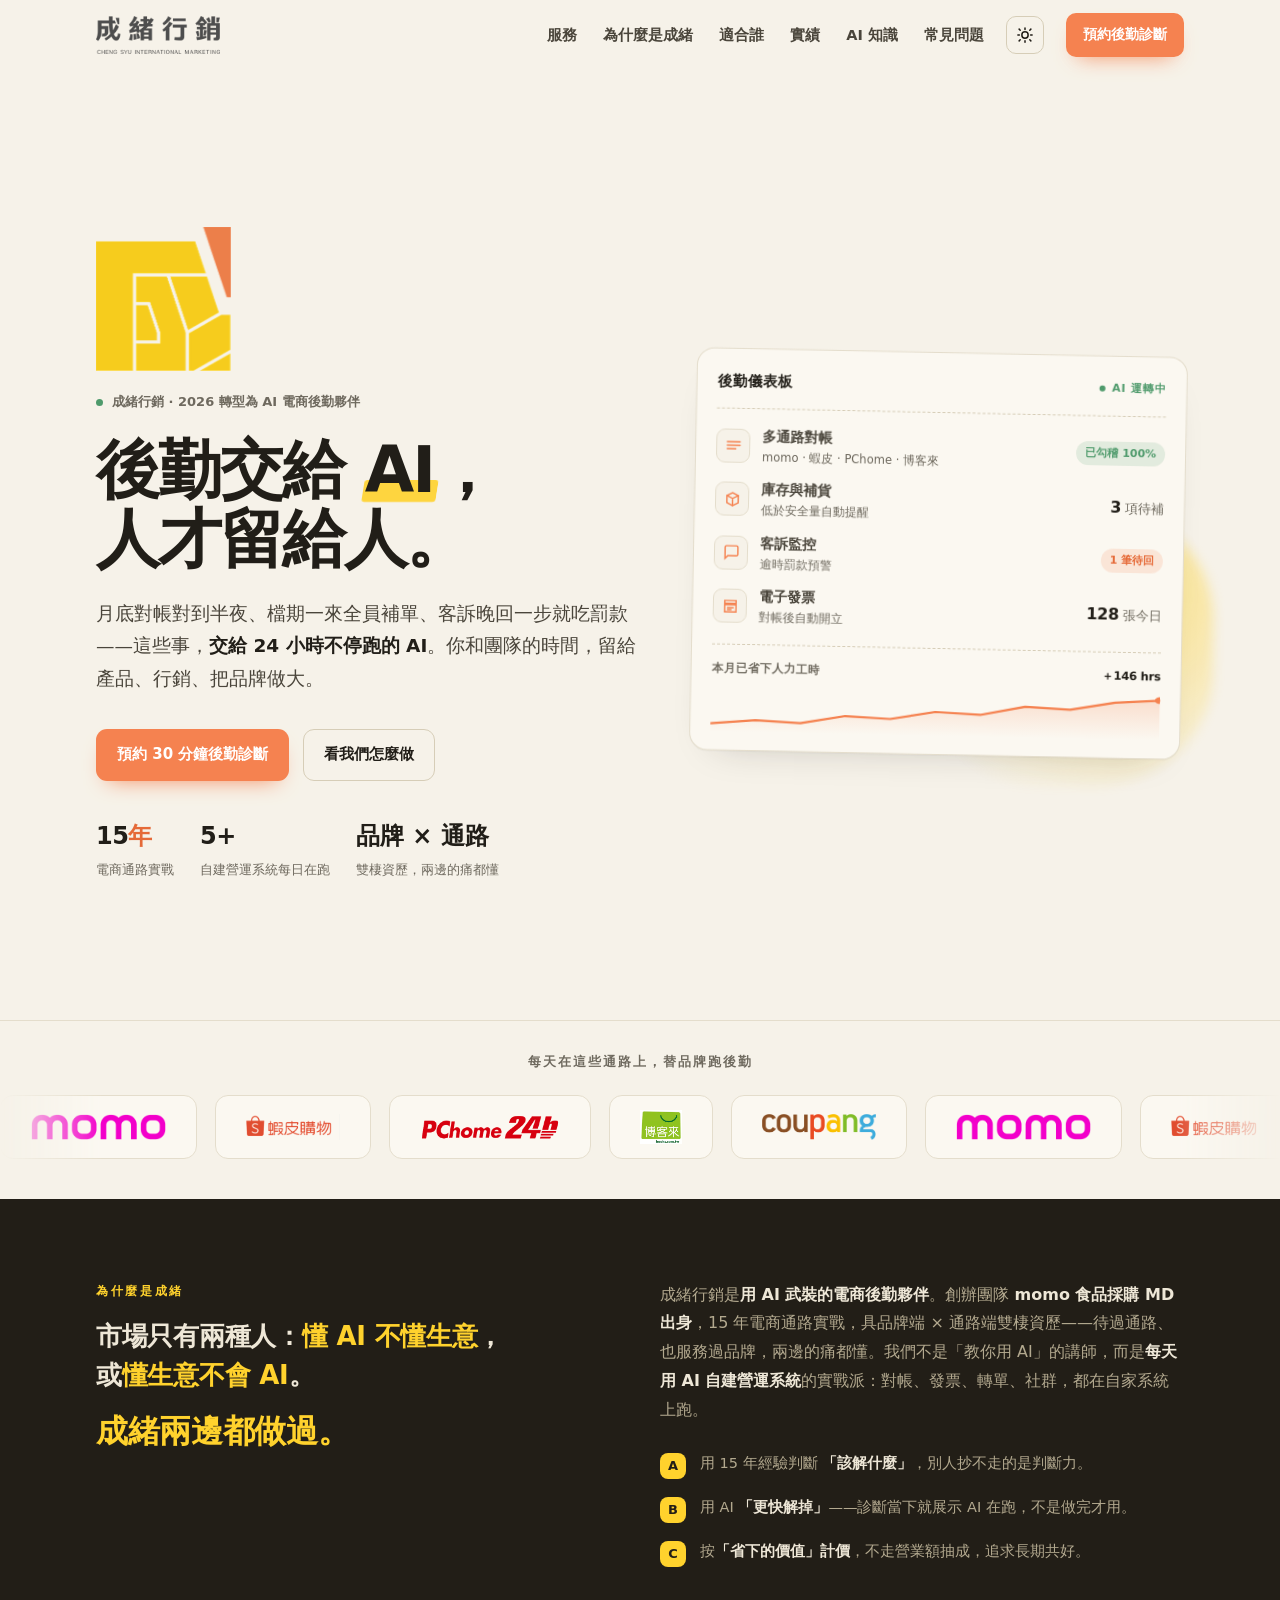
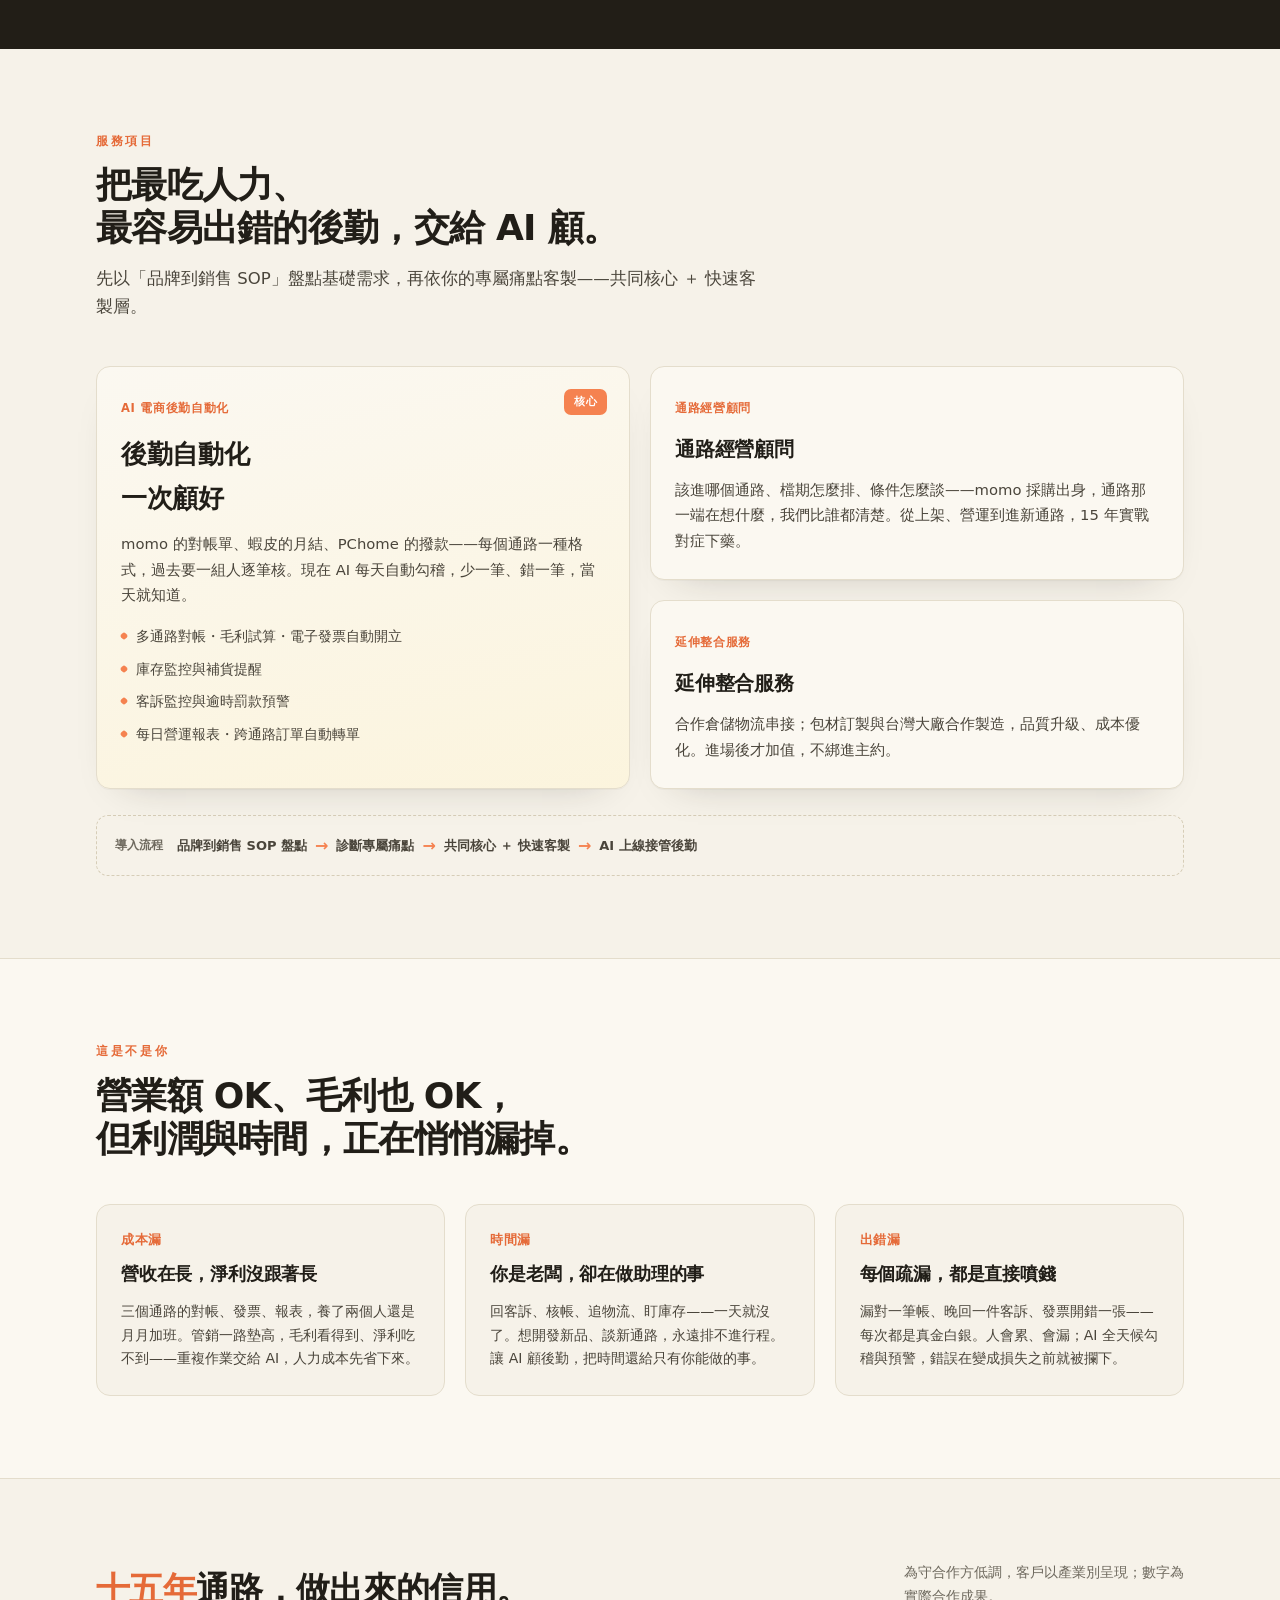
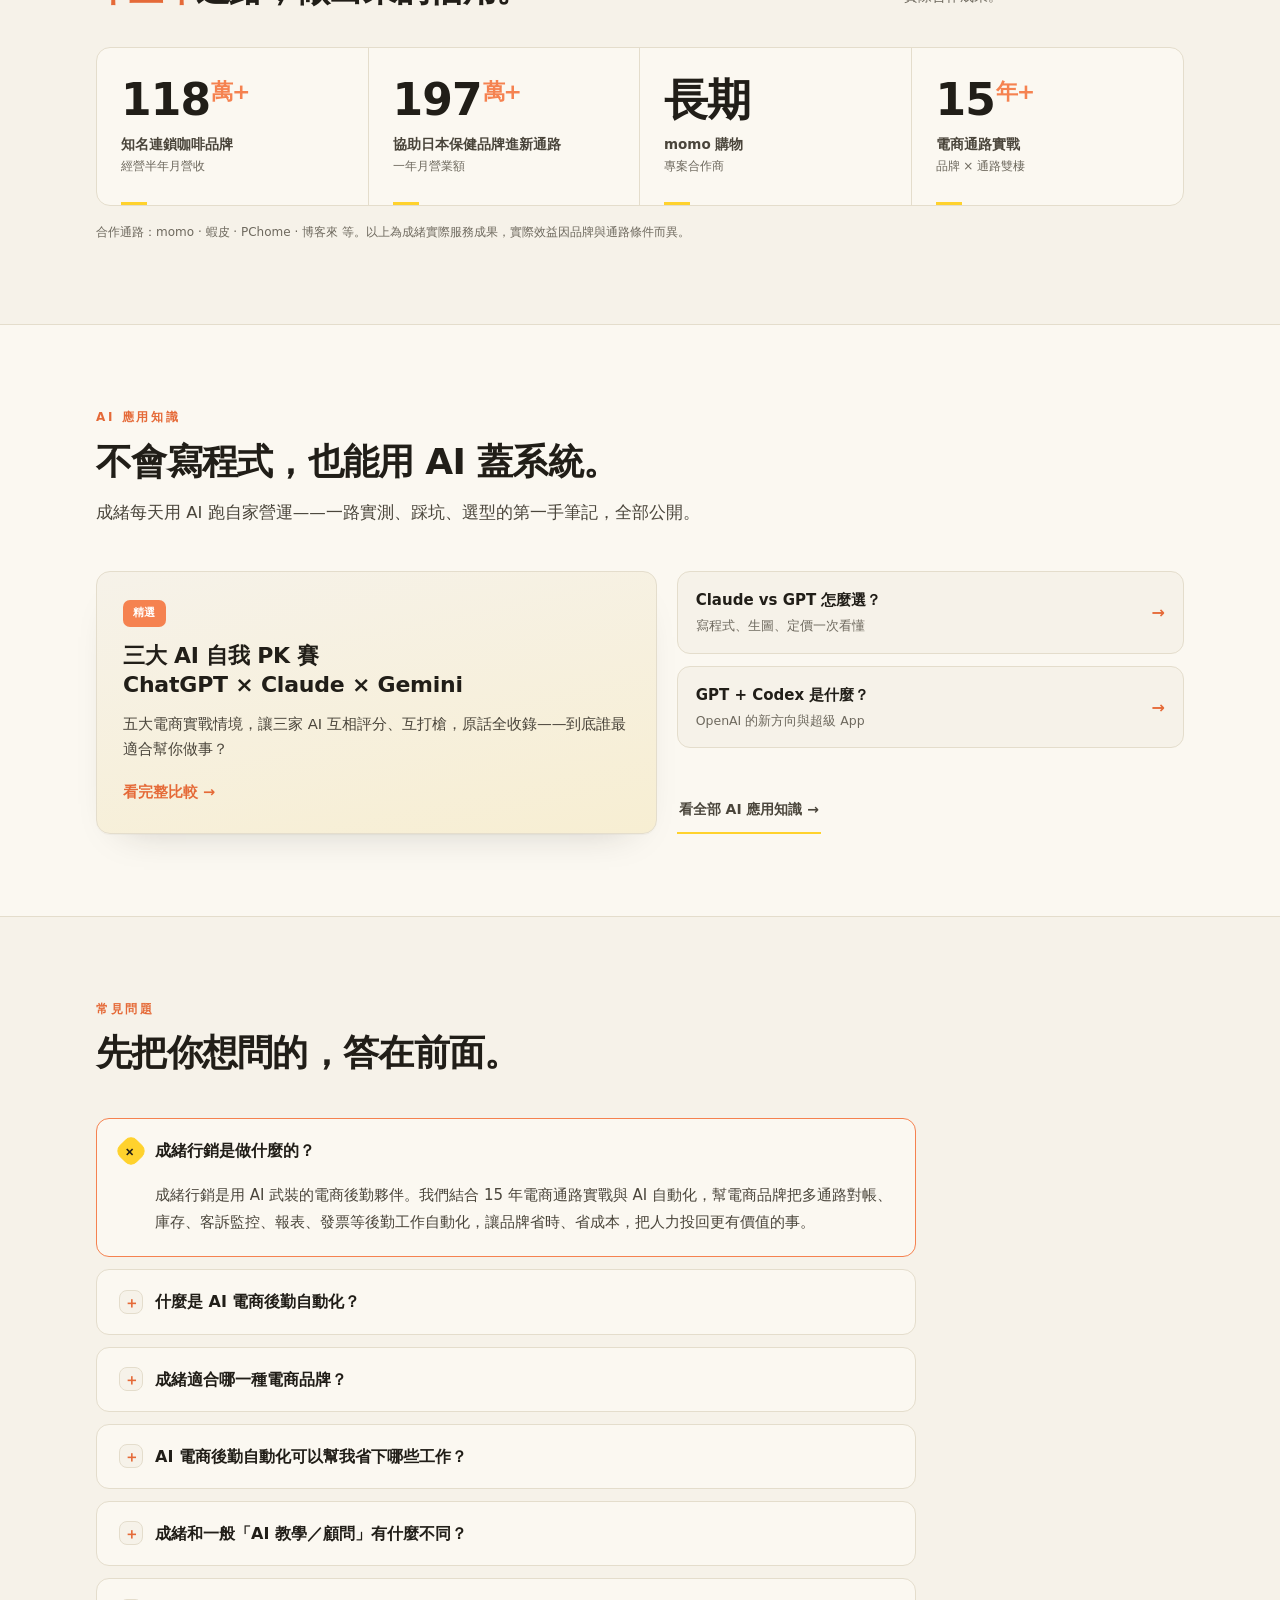
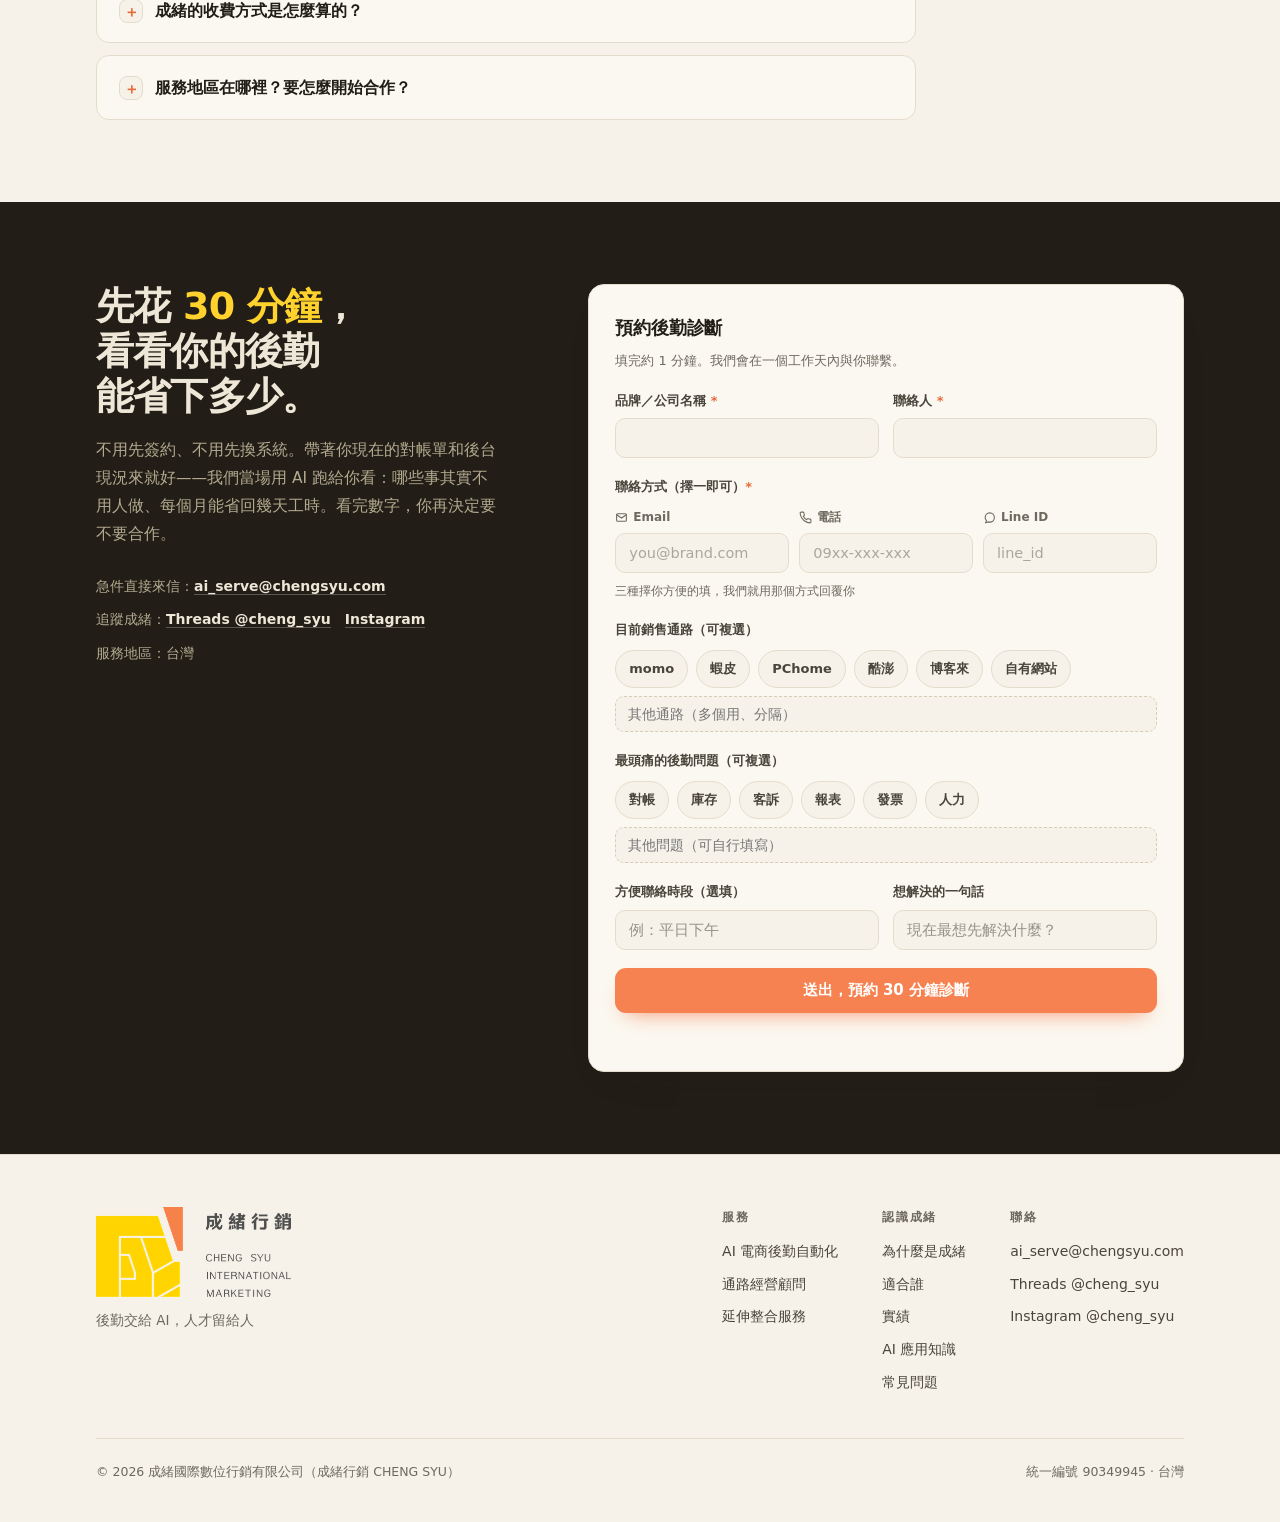
==== commit 0a580b2f: "hotfix: 手機版 hero 左右貼邊——.hero-grid padding 簡寫蓋掉 .wrap 的 26px 側邊距 Co-Authored-By: Claude Fable 5 <nore" ====
--- a/index.html
+++ b/index.html
@@ -241,7 +241,7 @@
 
   /* ---------- hero ---------- */
   .hero{position:relative;overflow:hidden}
-  .hero-grid{display:grid;grid-template-columns:1.05fr .95fr;gap:54px;align-items:center;padding:74px 0 58px}
+  .hero-grid{display:grid;grid-template-columns:1.05fr .95fr;gap:54px;align-items:center;padding:74px 26px 58px}
   .hero-mark{height:144px;width:auto;display:block;margin-bottom:16px}
   .kicker{display:inline-flex;align-items:center;gap:9px;margin-bottom:22px}
   .kicker .dot{width:7px;height:7px;border-radius:50%;background:var(--good);animation:pulse 2.4s infinite}
@@ -530,7 +530,7 @@
   .legal{margin-top:34px;padding-top:22px;border-top:var(--edge);font-size:12.5px;color:var(--muted);display:flex;justify-content:space-between;gap:16px;flex-wrap:wrap}
 
   @media(max-width:960px){
-    .hero-grid{grid-template-columns:1fr;gap:40px;padding:44px 0 40px}
+    .hero-grid{grid-template-columns:1fr;gap:40px;padding:44px 26px 40px}
     .hero-mark{height:76px;margin-bottom:12px}
     .dash{transform:none}
     .js .in-dash{animation-name:fadeUp}
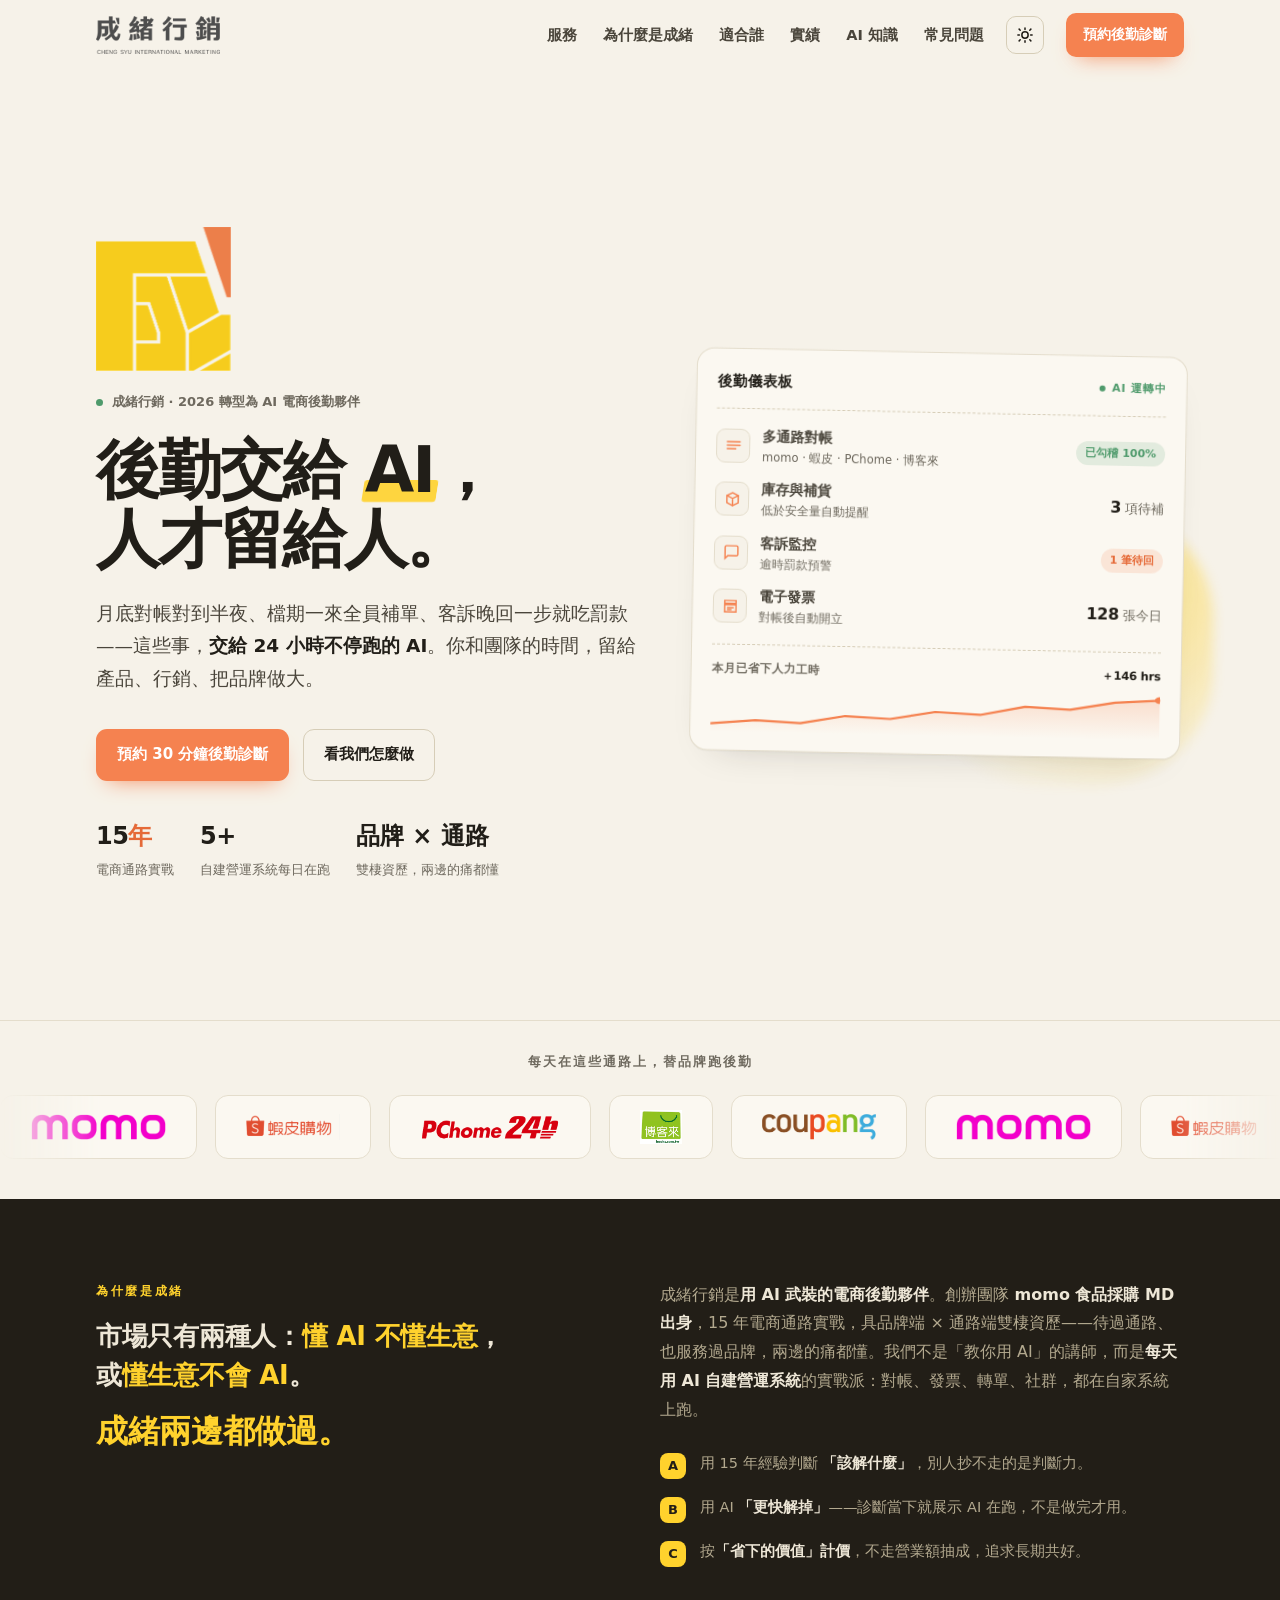
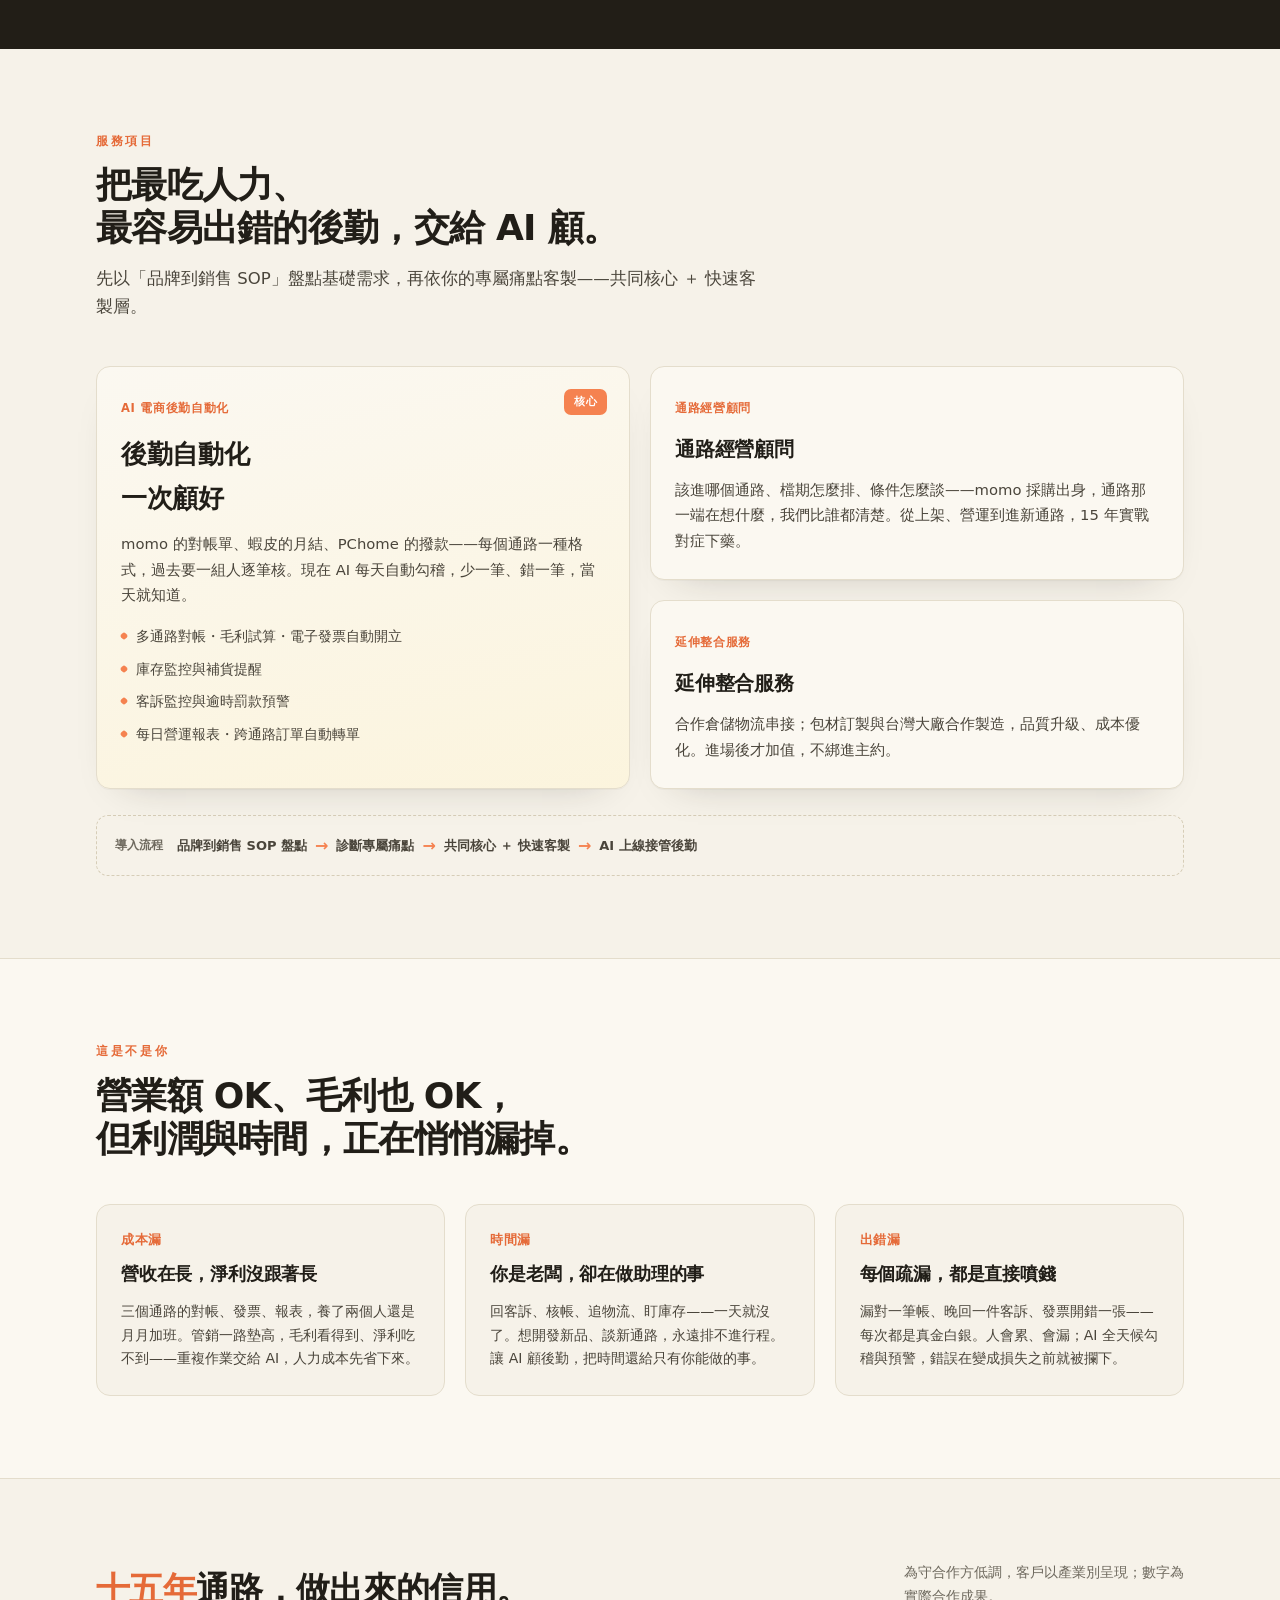
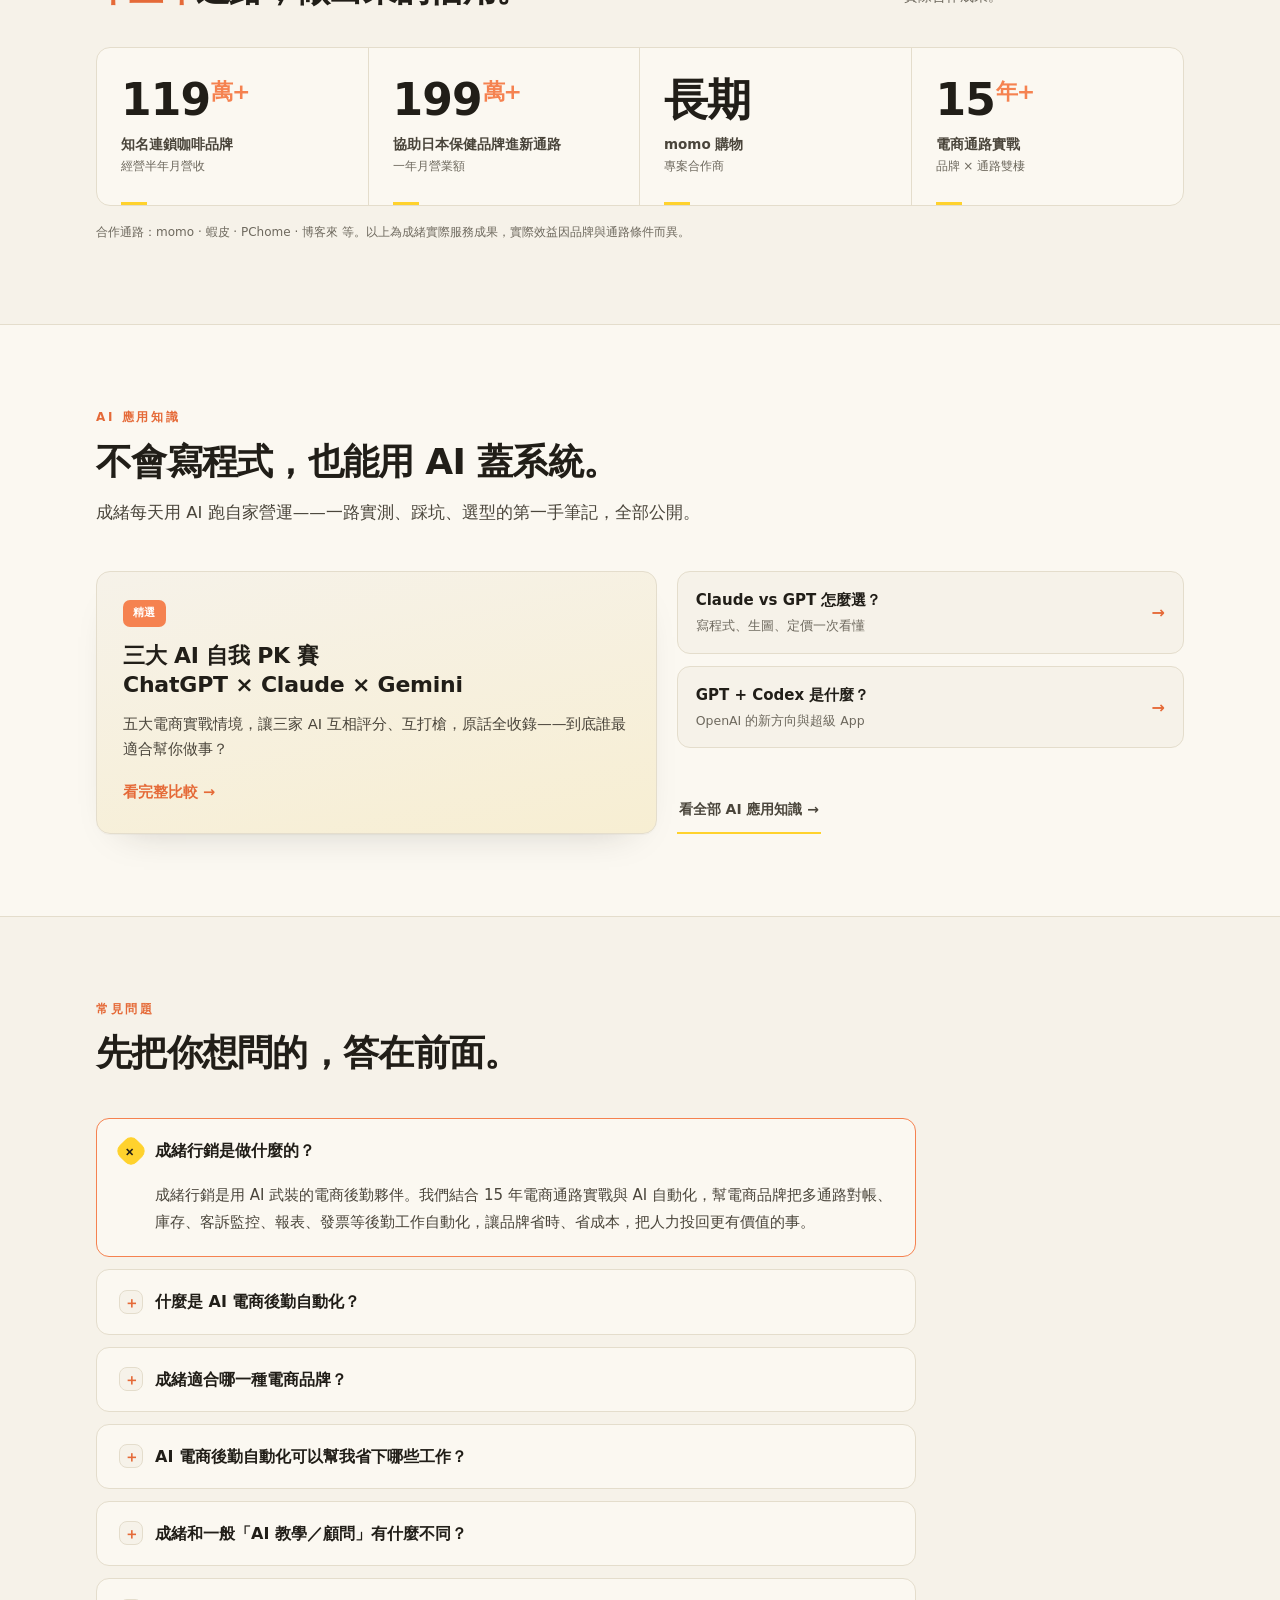
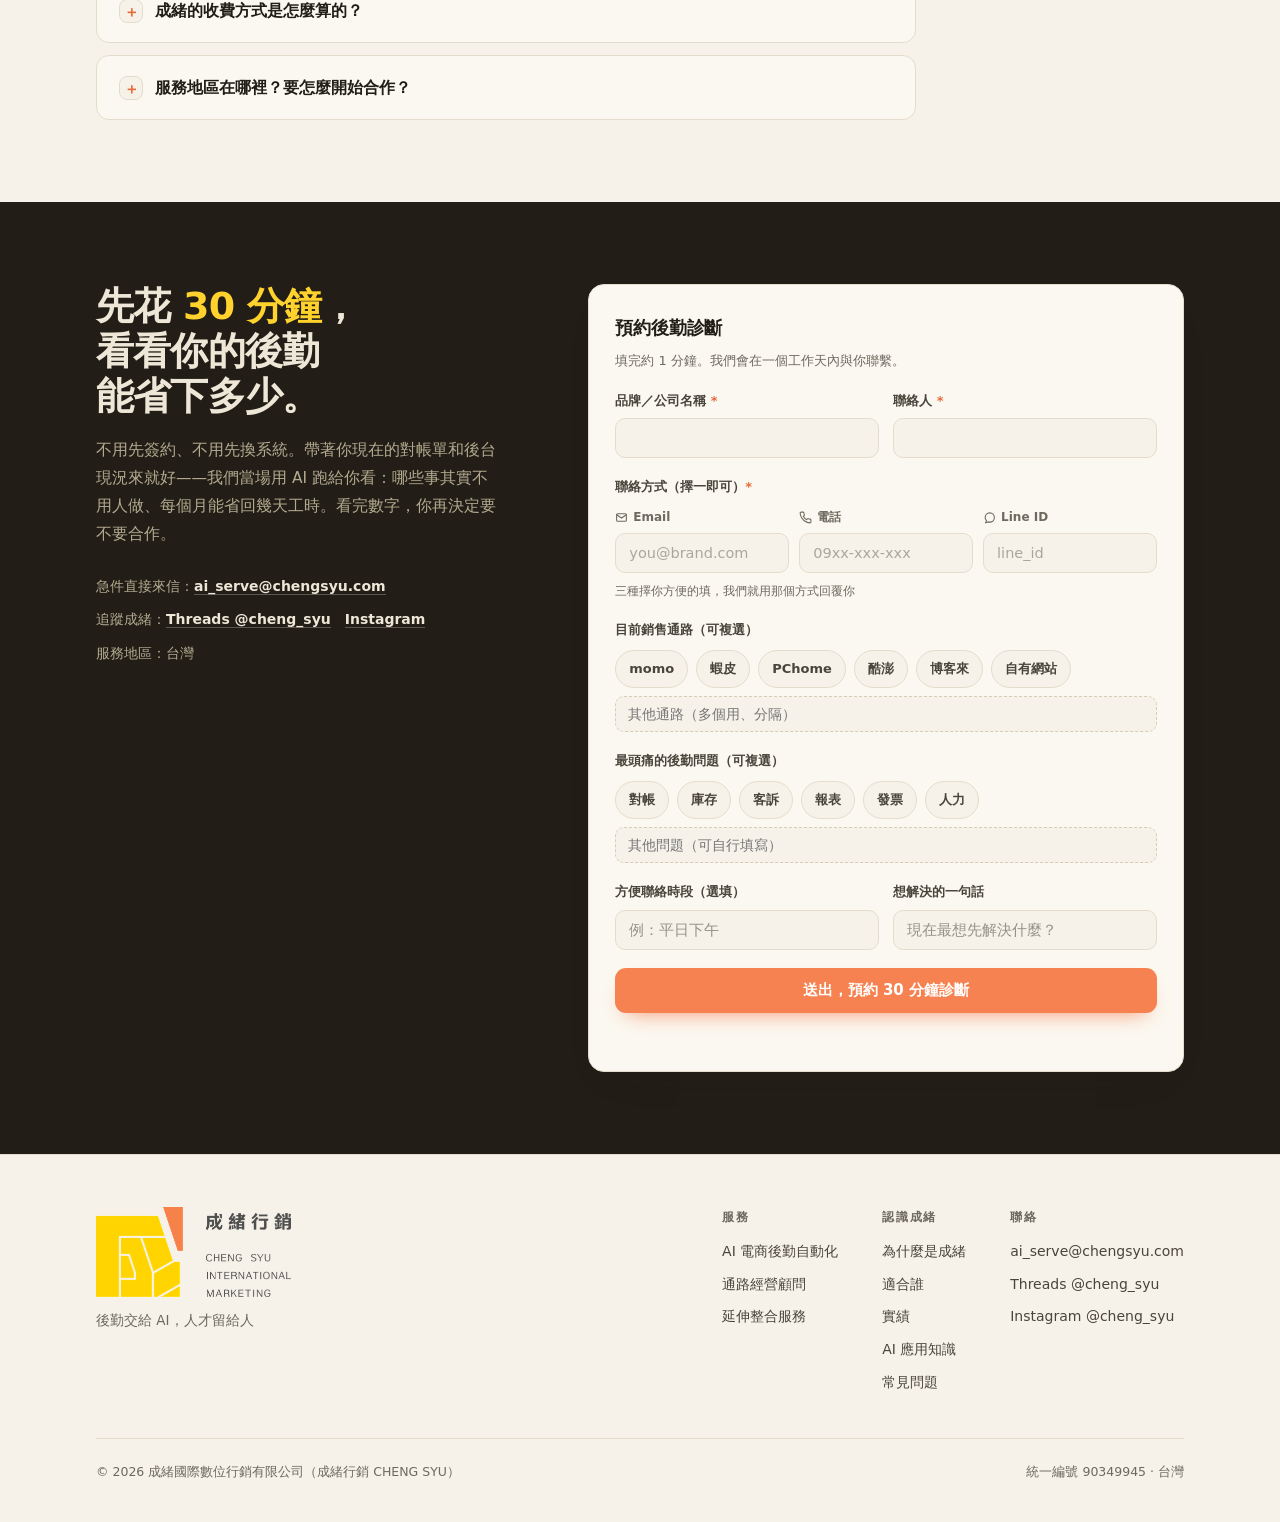
==== commit 260a4f7f: "首頁 header/footer logo 點擊改連回首頁（原為 #top 只捲頂） Co-Authored-By: Claude Fable 5 <noreply@anthropic.com>" ====
--- a/index.html
+++ b/index.html
@@ -567,7 +567,7 @@
 
 <header class="top" id="top">
   <div class="wrap bar">
-    <a class="brand" href="#top" aria-label="成緒行銷 首頁">
+    <a class="brand" href="/" aria-label="成緒行銷 首頁">
       <img class="lg-txt" src="/assets/cs-logotype.png" alt="成緒行銷 CHENG SYU INTERNATIONAL MARKETING" width="312" height="96" style="height:26px;width:auto">
     </a>
     <nav class="main" aria-label="主選單">
@@ -927,7 +927,7 @@
   <div class="wrap">
     <div class="foot-grid">
       <div>
-        <a class="brand" href="#top"><img src="/assets/cs-logo-full.png" alt="成緒行銷 CHENG SYU INTERNATIONAL MARKETING" width="388" height="180" style="height:90px;width:auto"></a>
+        <a class="brand" href="/"><img src="/assets/cs-logo-full.png" alt="成緒行銷 CHENG SYU INTERNATIONAL MARKETING" width="388" height="180" style="height:90px;width:auto"></a>
         <p class="foot-slogan">後勤交給 AI，人才留給人</p>
       </div>
       <div class="foot-nav">
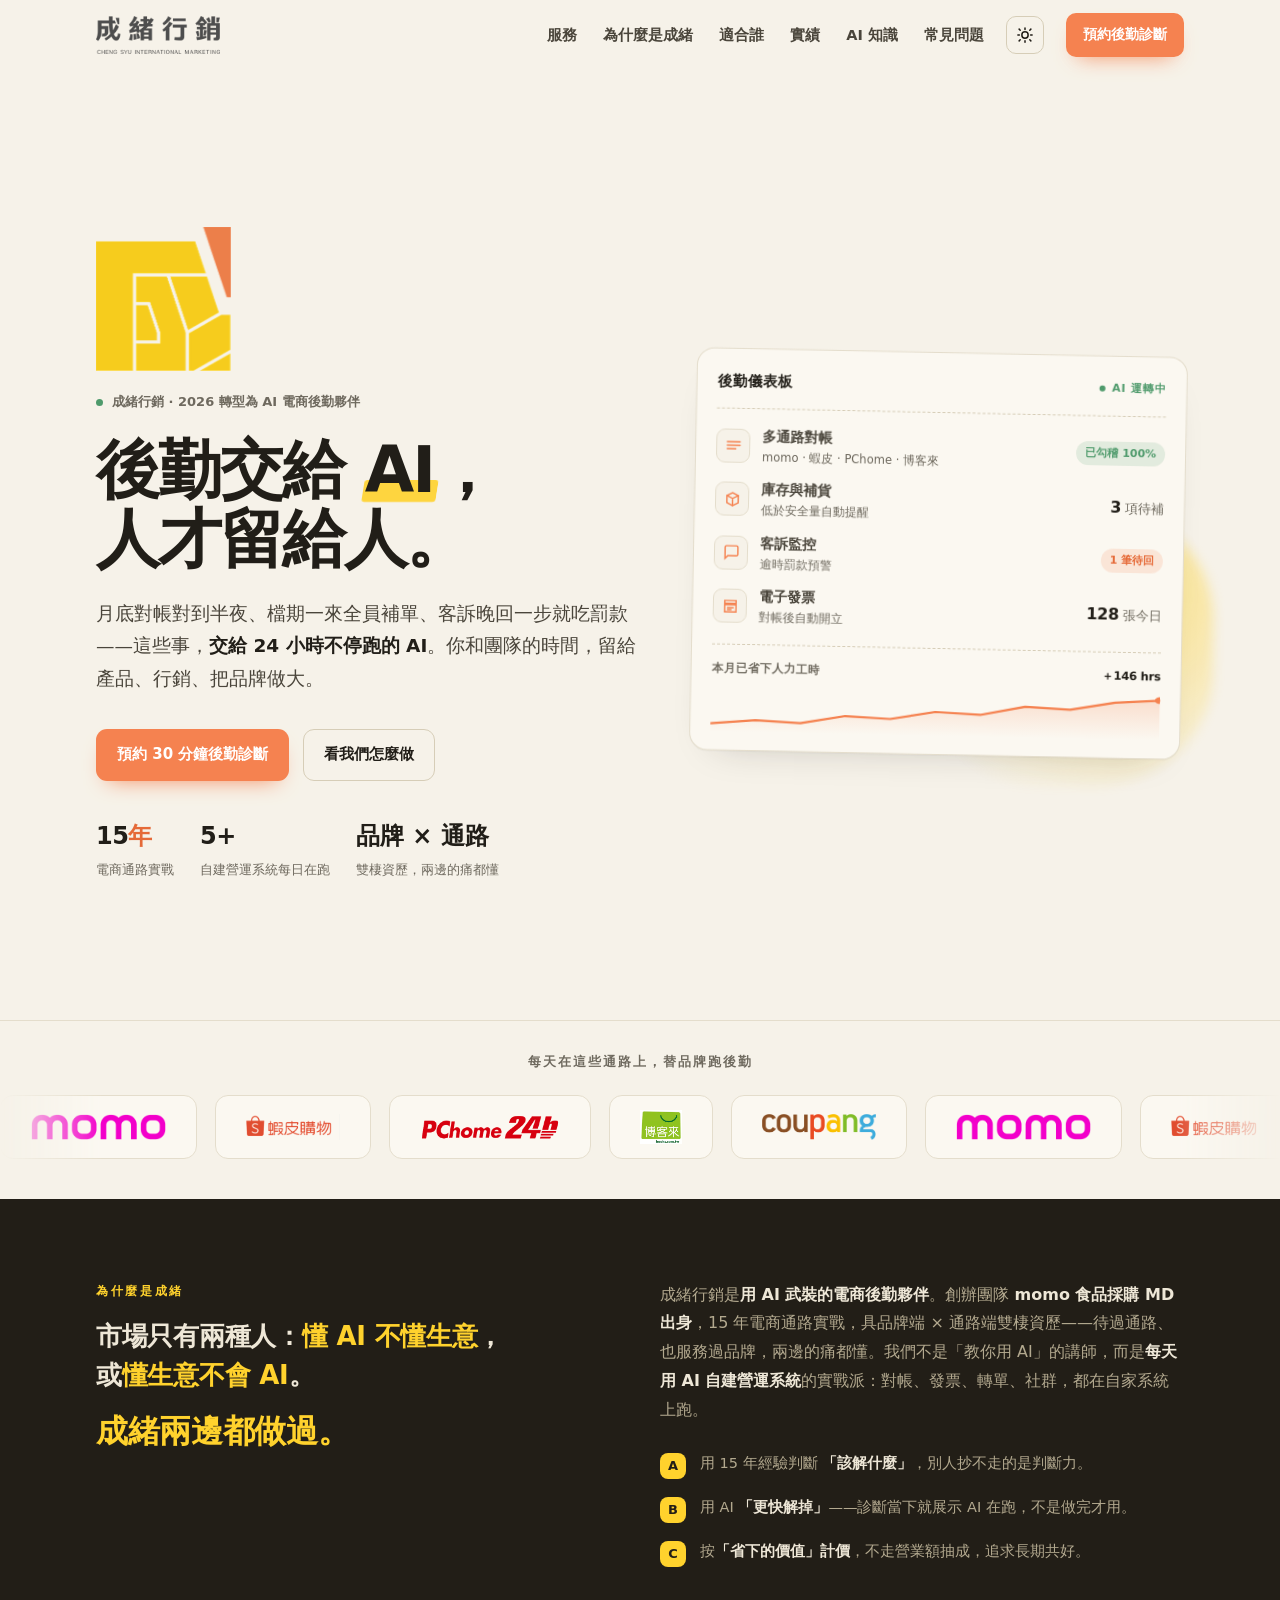
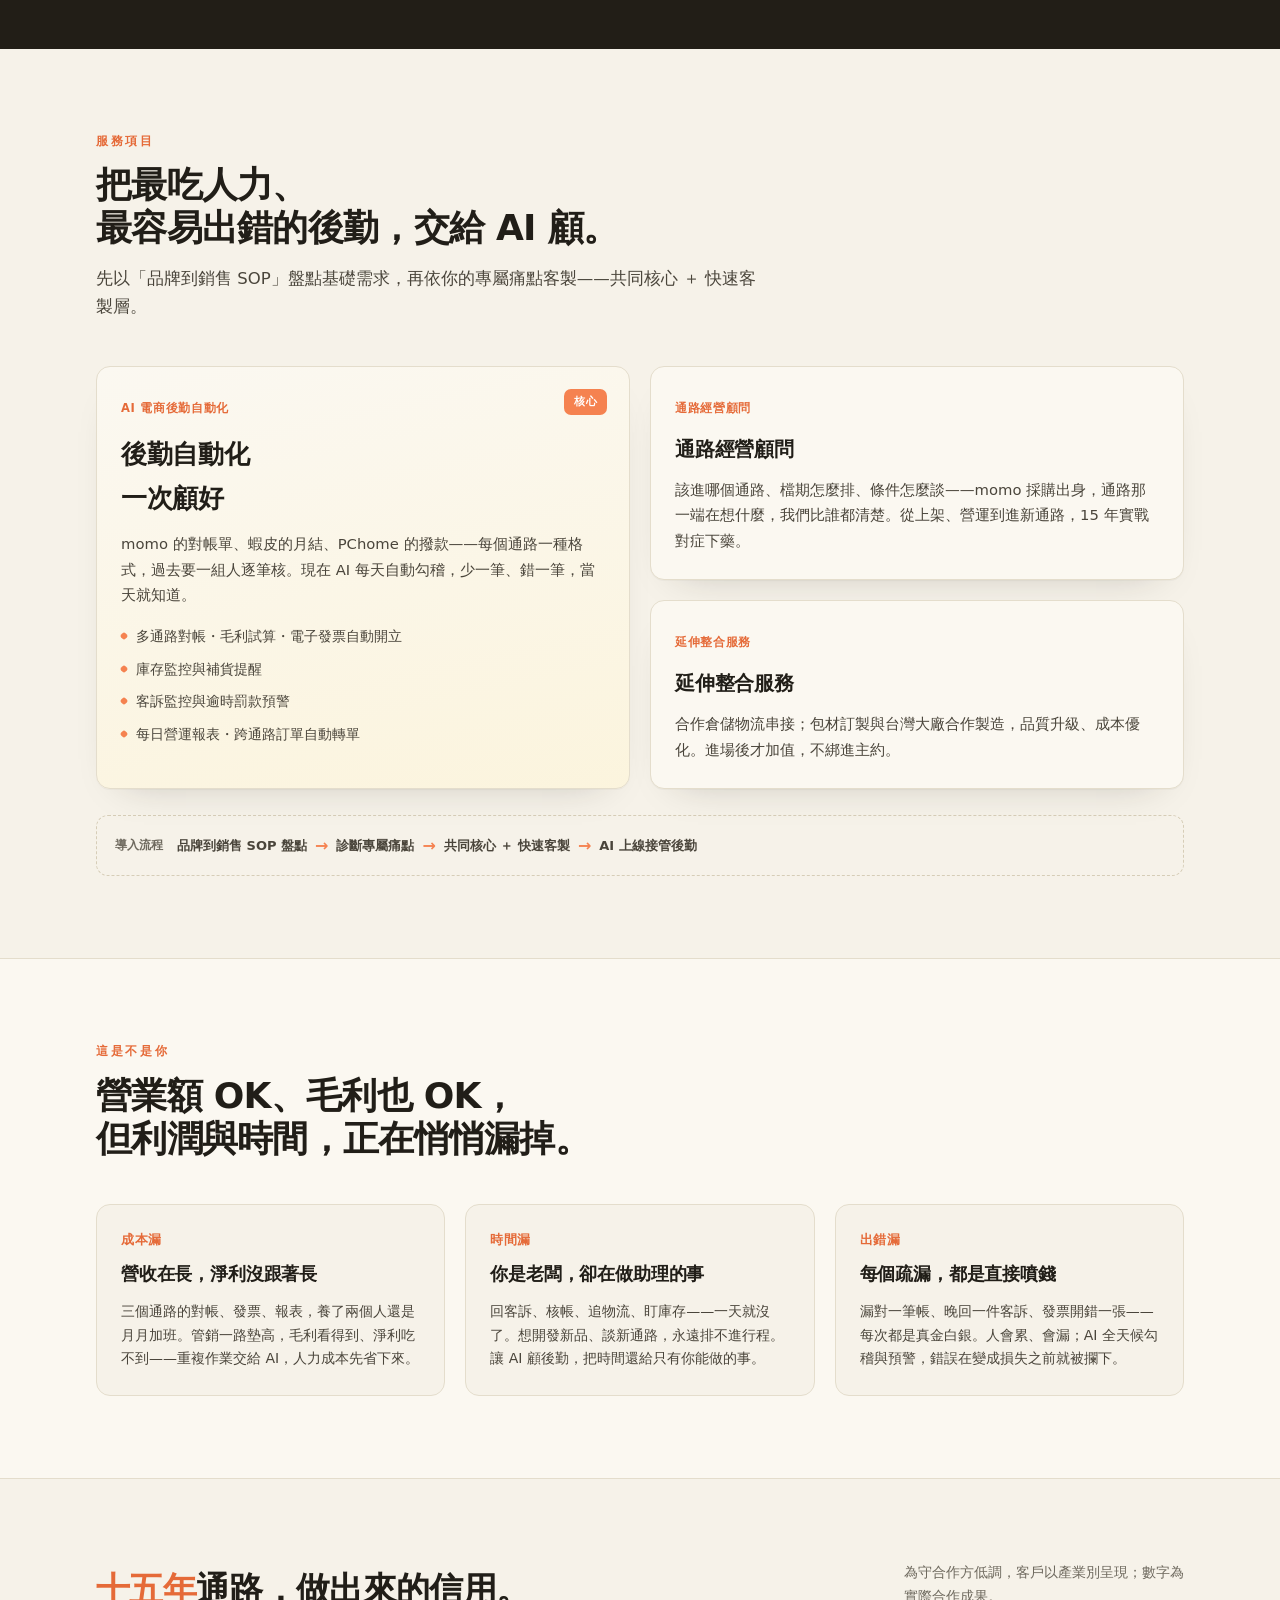
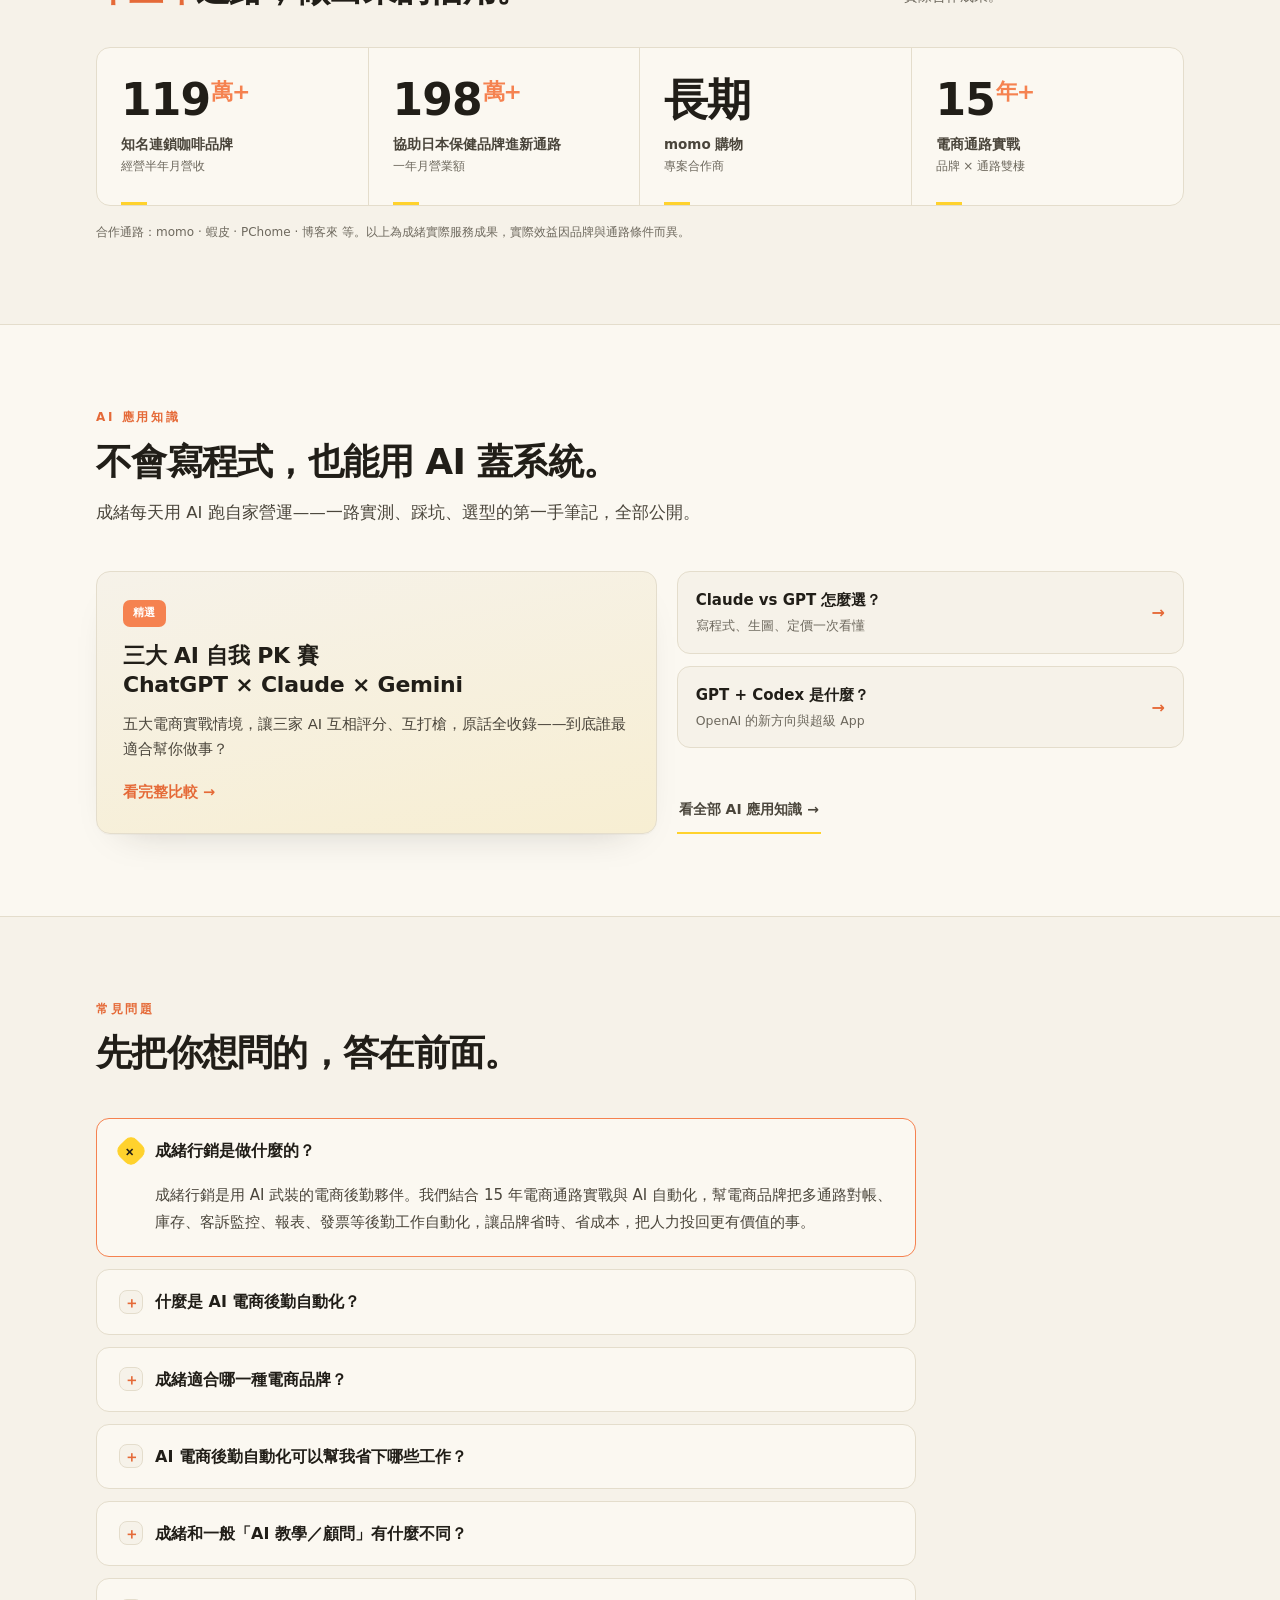
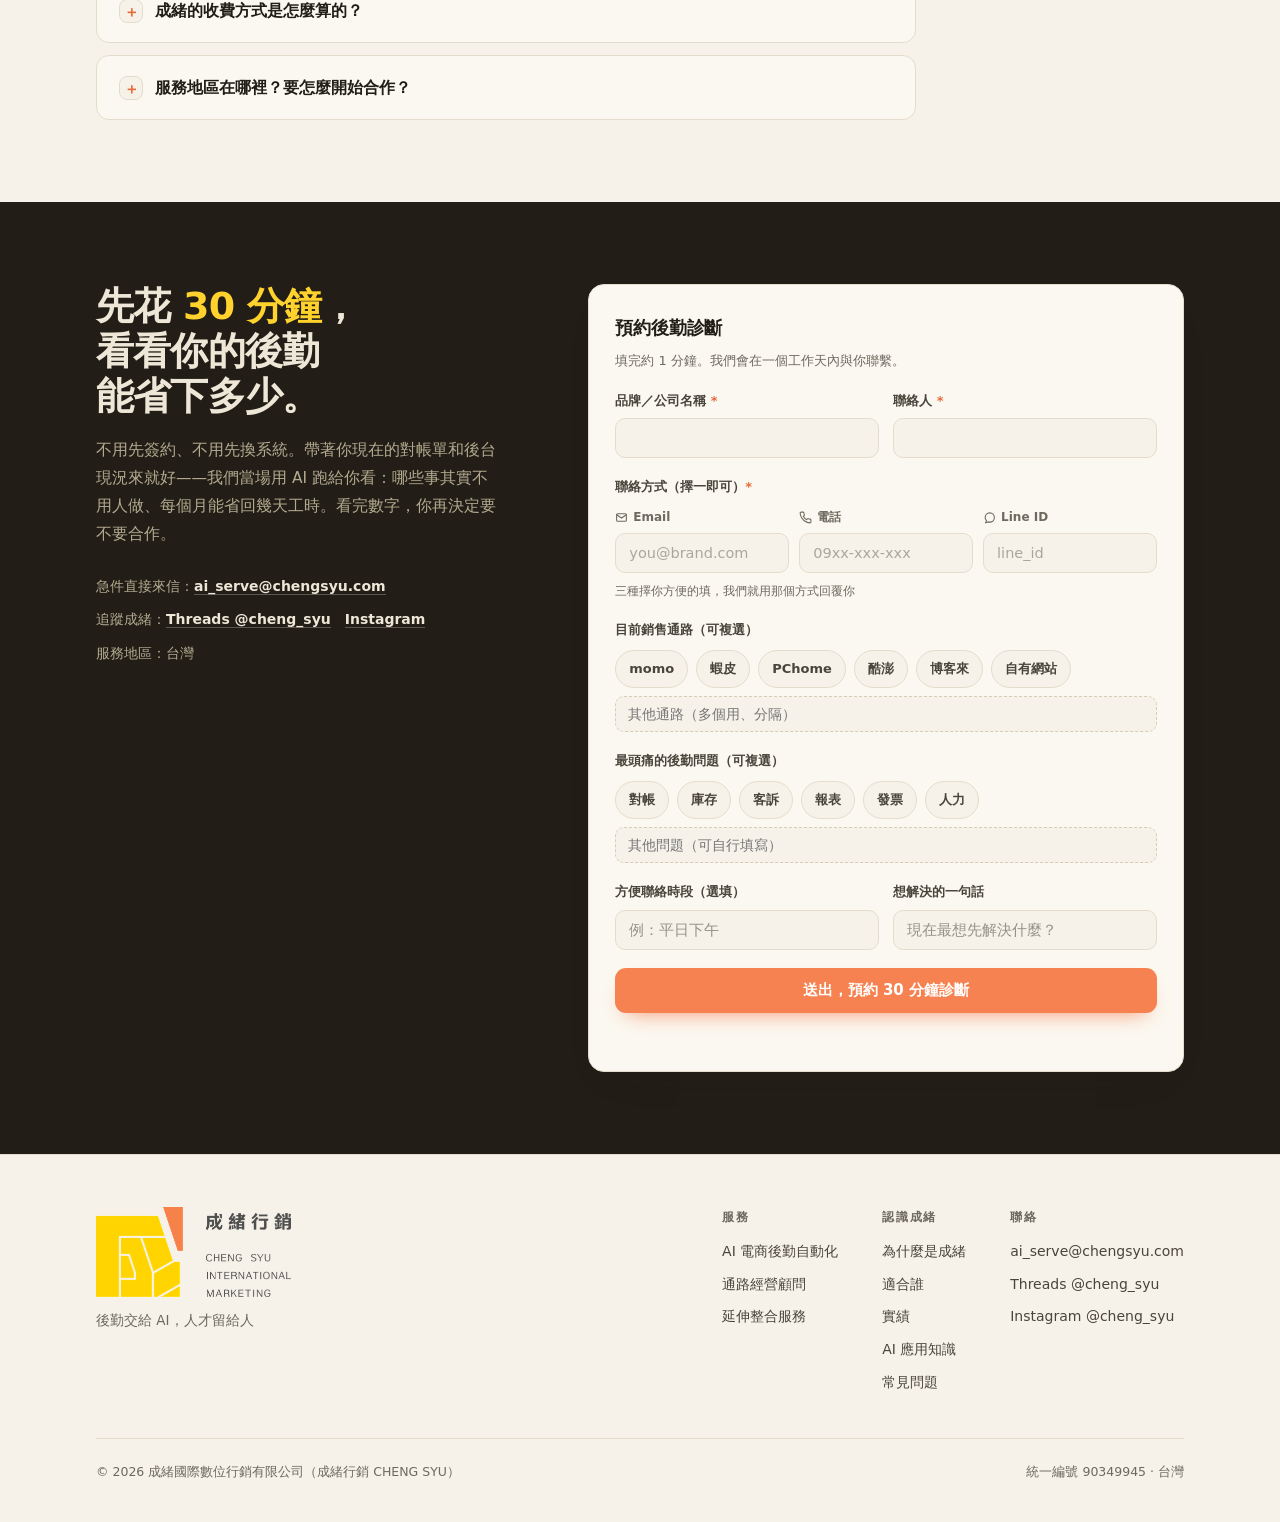
==== commit 983cd7a9: "手機版 hero 頂部間距縮至 1/3（126px→42px，只動 @media） Co-Authored-By: Claude Fable 5 <noreply@anthropic.com>" ====
--- a/index.html
+++ b/index.html
@@ -530,7 +530,8 @@
   .legal{margin-top:34px;padding-top:22px;border-top:var(--edge);font-size:12.5px;color:var(--muted);display:flex;justify-content:space-between;gap:16px;flex-wrap:wrap}
 
   @media(max-width:960px){
-    .hero-grid{grid-template-columns:1fr;gap:40px;padding:44px 26px 40px}
+    .hero{padding-top:0}
+    .hero-grid{grid-template-columns:1fr;gap:40px;padding:42px 26px 40px}
     .hero-mark{height:76px;margin-bottom:12px}
     .dash{transform:none}
     .js .in-dash{animation-name:fadeUp}
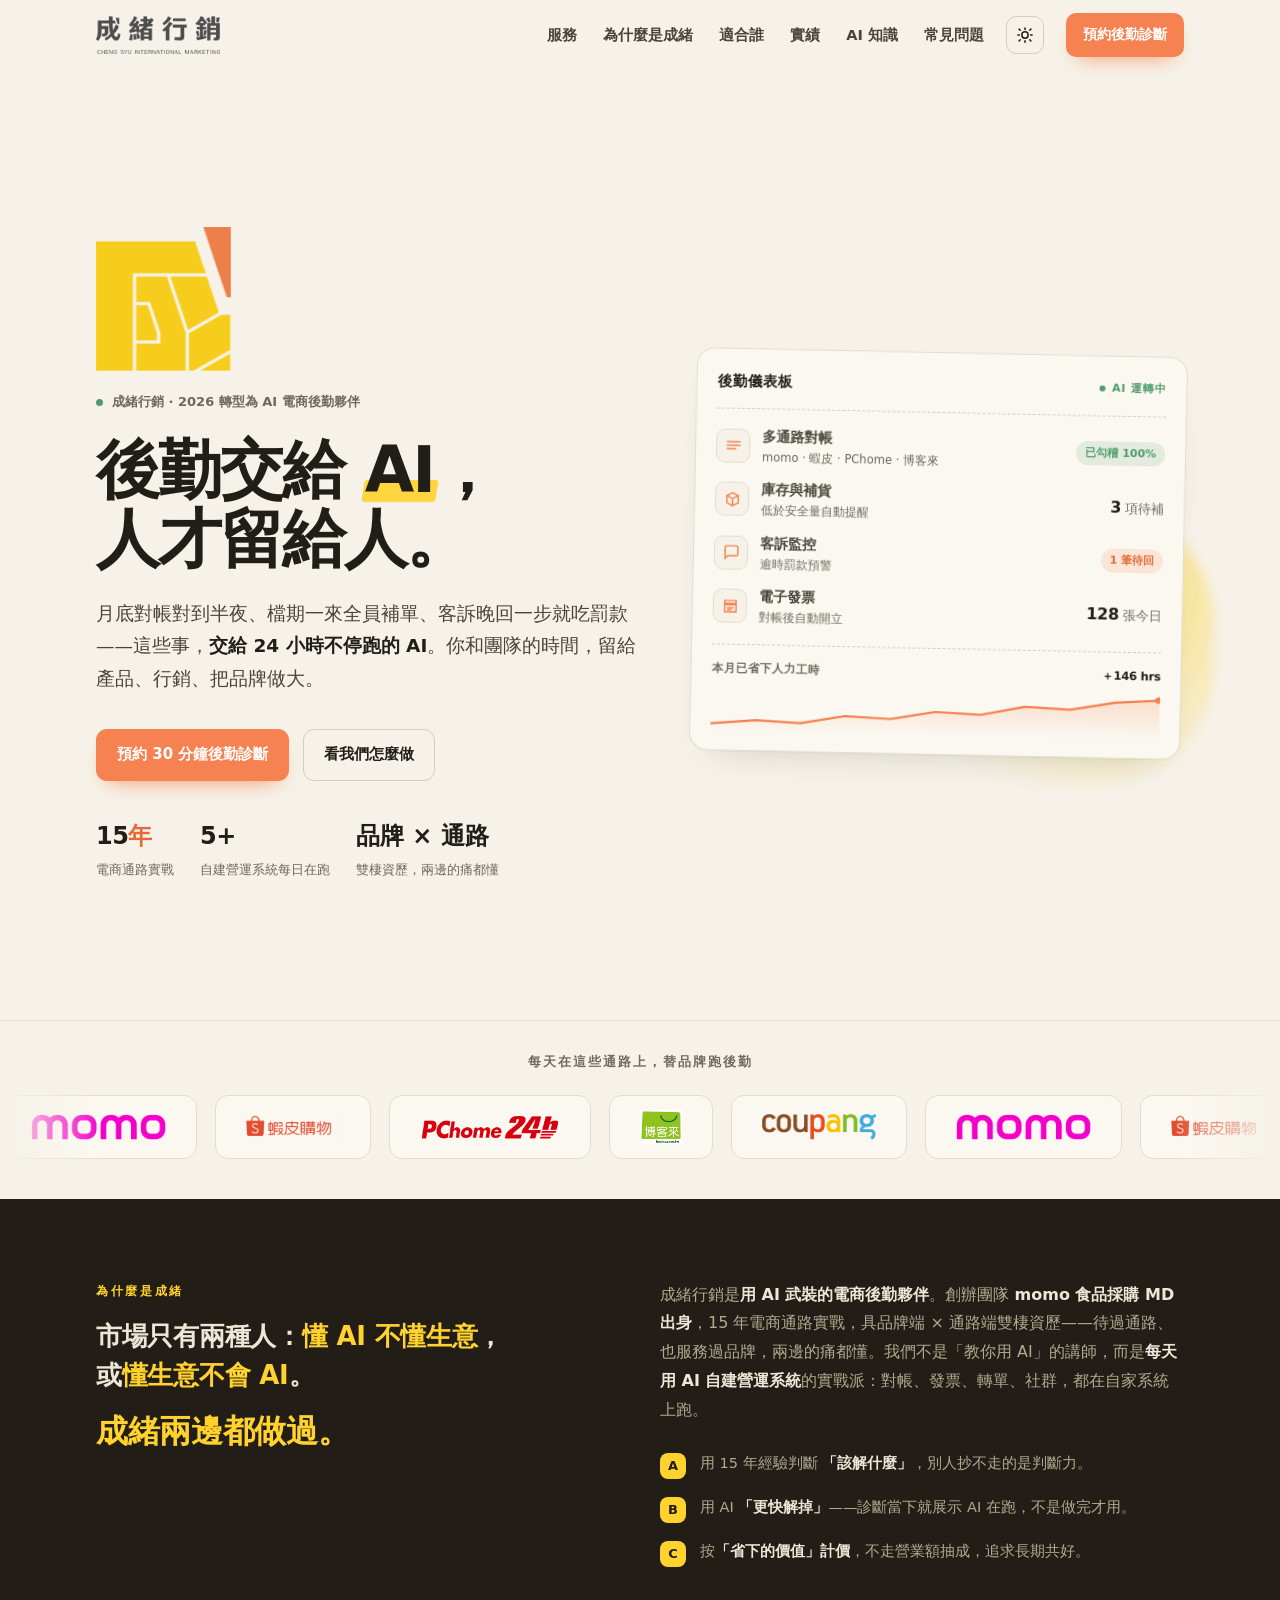
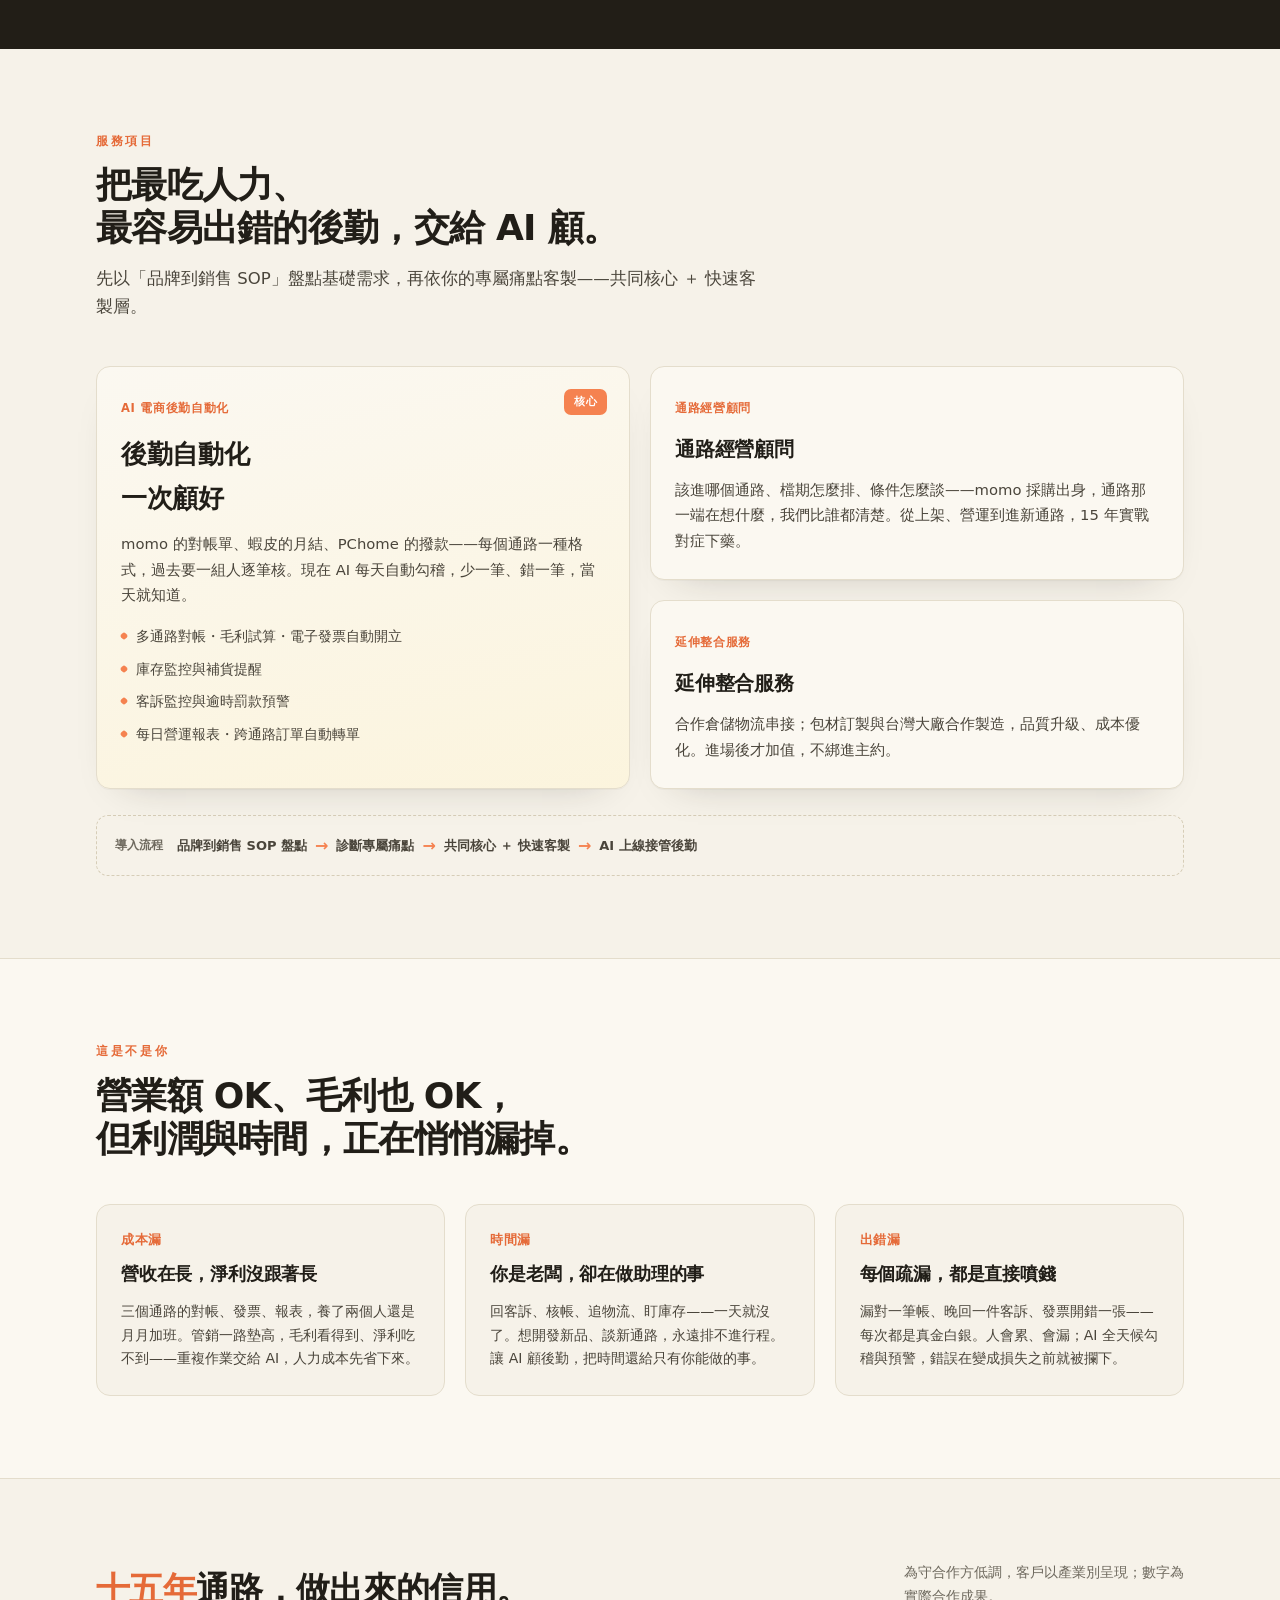
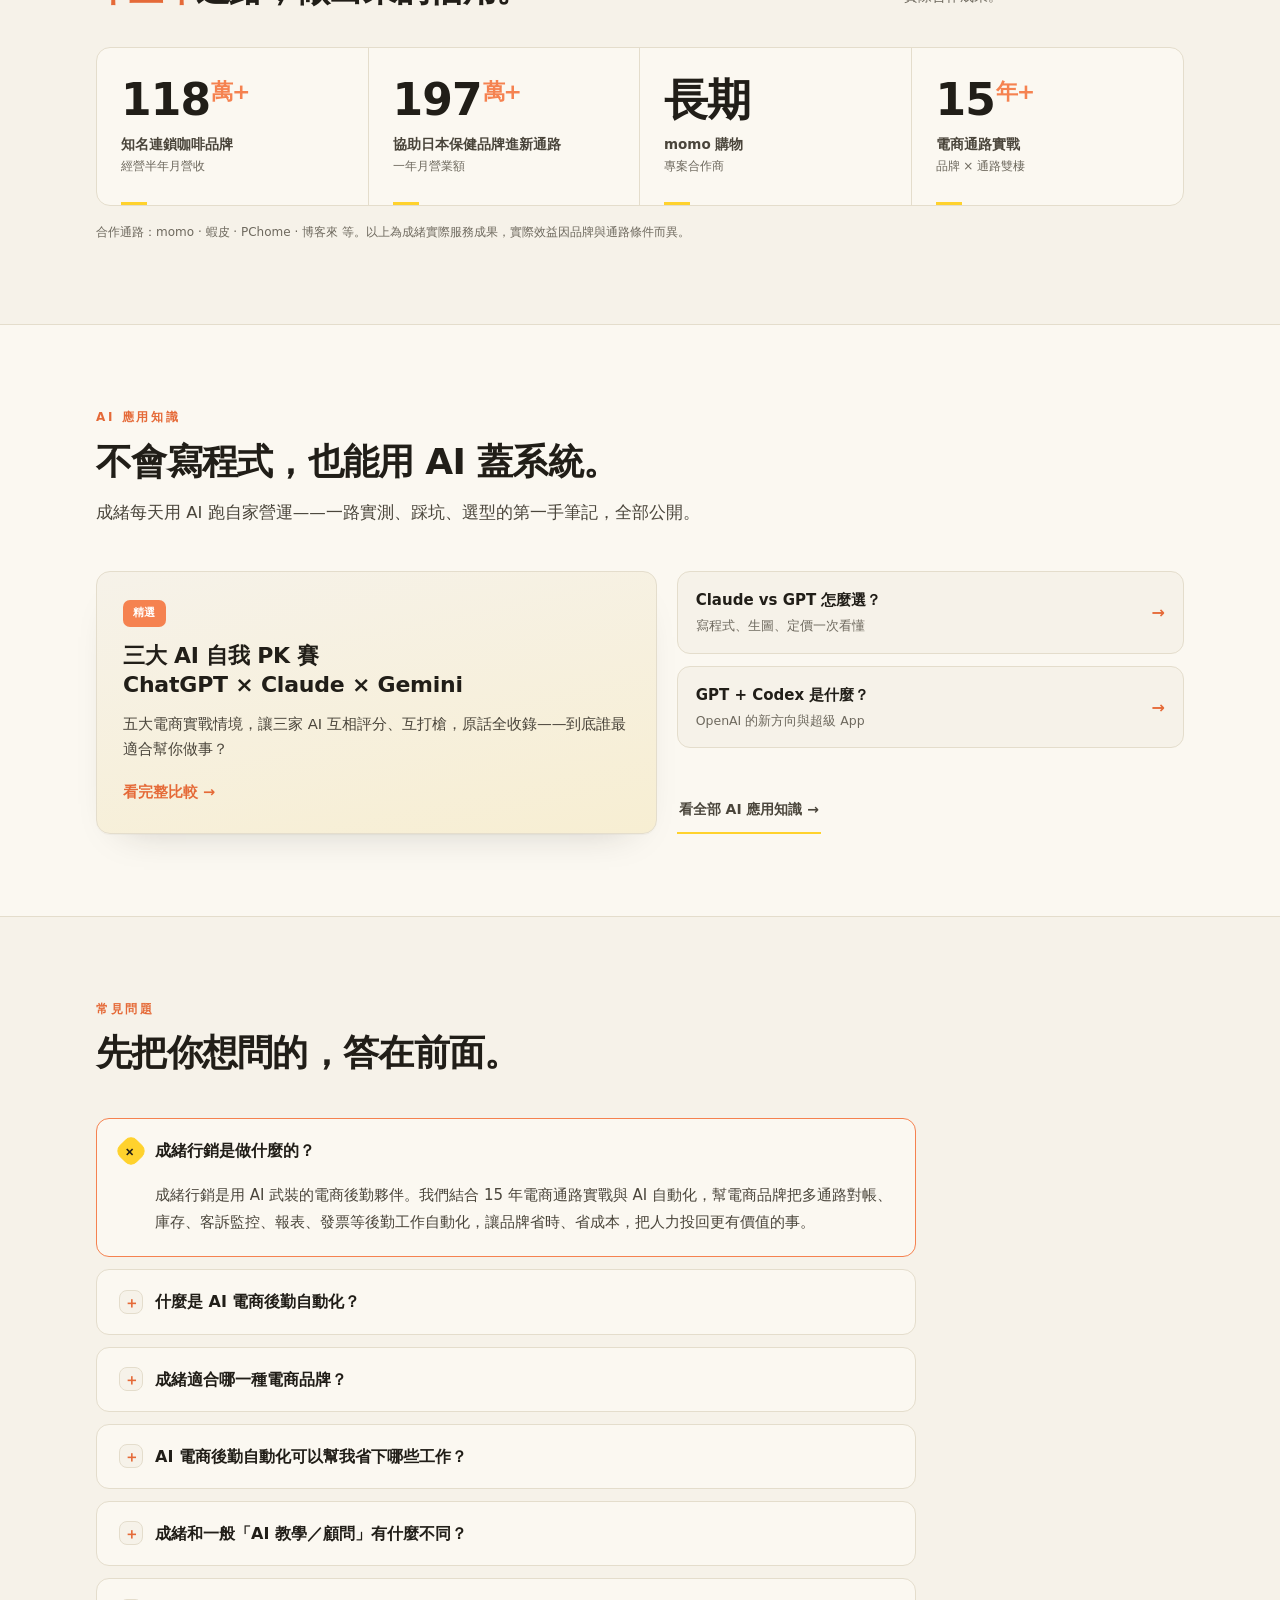
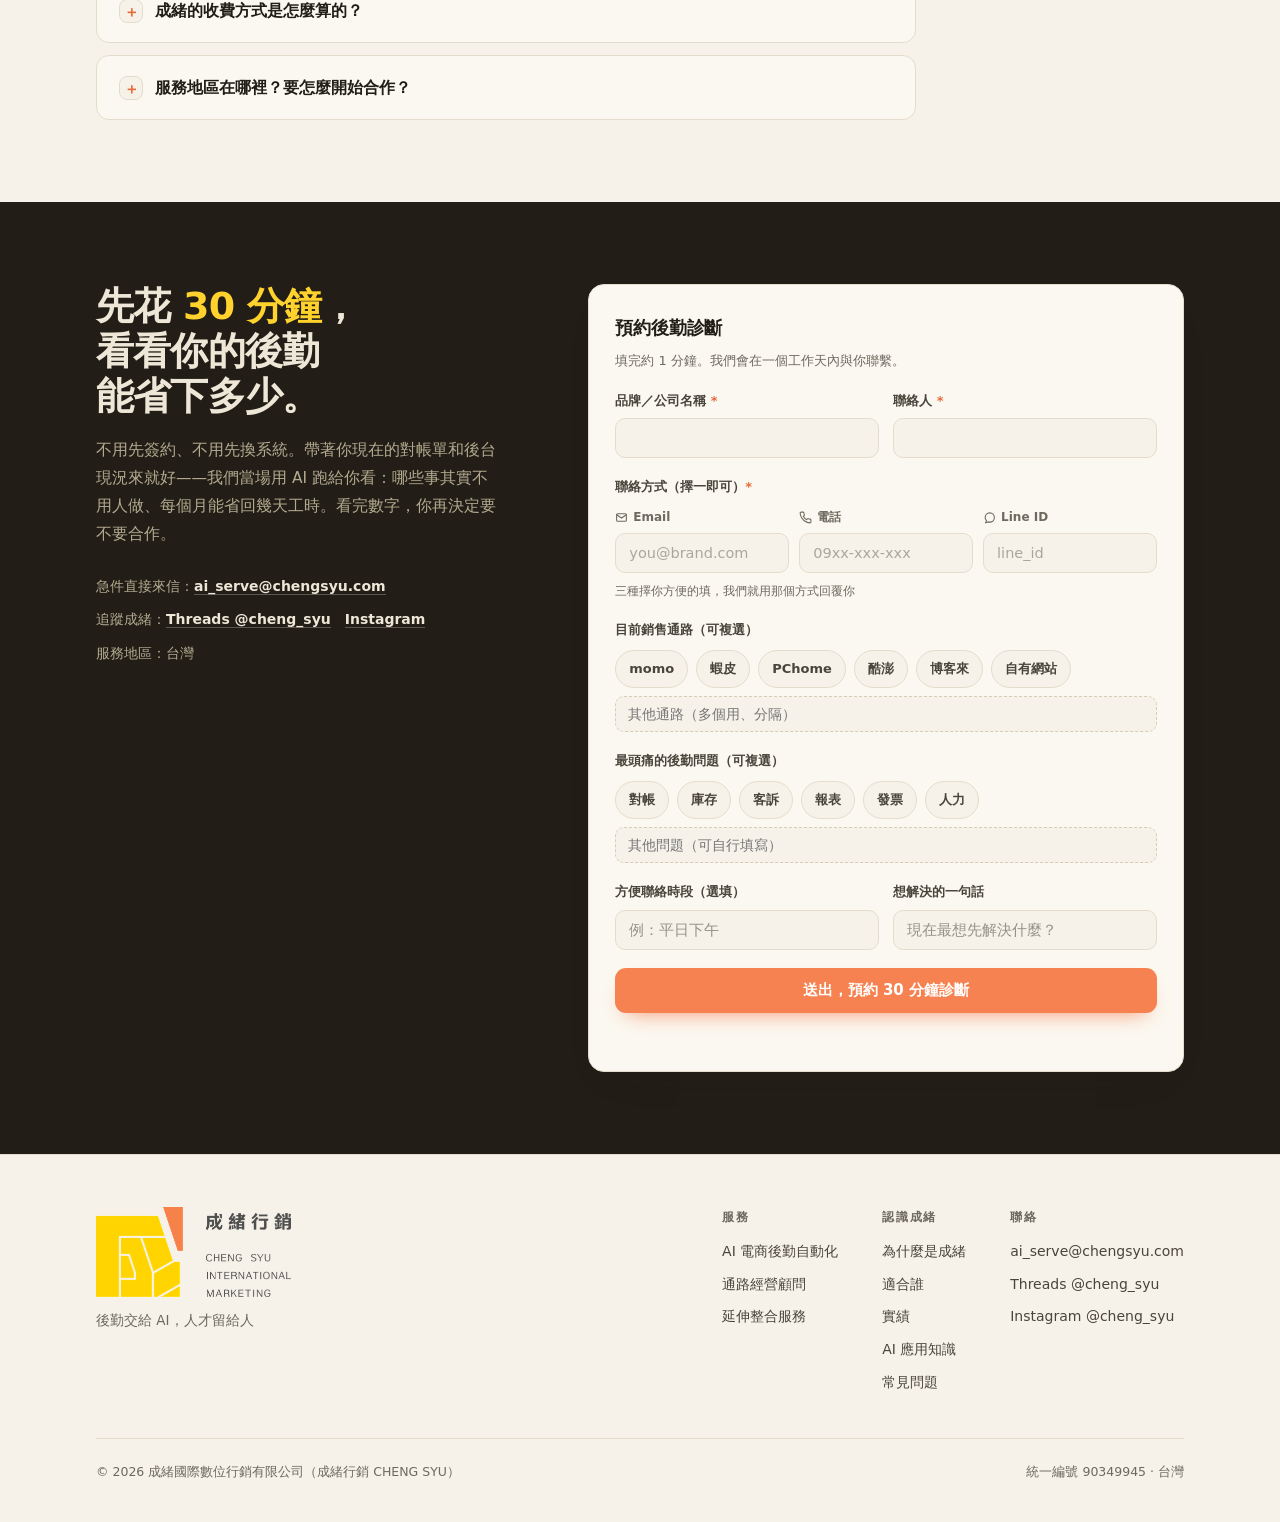
==== commit 3b492c5a: "fix: iOS Safari 跑馬燈空白——mask 容器加 translateZ(0) 強制合成層＋track will-change Co-Authored-By: Claude Fable 5" ====
--- a/index.html
+++ b/index.html
@@ -314,8 +314,9 @@
     overflow:hidden;position:relative;
     -webkit-mask-image:linear-gradient(90deg,transparent,#000 8%,#000 92%,transparent);
     mask-image:linear-gradient(90deg,transparent,#000 8%,#000 92%,transparent);
-  }
-  .marq-track{display:flex;gap:18px;width:max-content;animation:marq 30s linear infinite}
+    transform:translateZ(0); /* iOS Safari：mask+動畫子元素不重繪 bug，強制合成層 */
+  }
+  .marq-track{display:flex;gap:18px;width:max-content;animation:marq 30s linear infinite;will-change:transform}
   .marq:hover .marq-track{animation-play-state:paused}
   @keyframes marq{from{transform:translateX(0)}to{transform:translateX(-50%)}}
   .chip{
